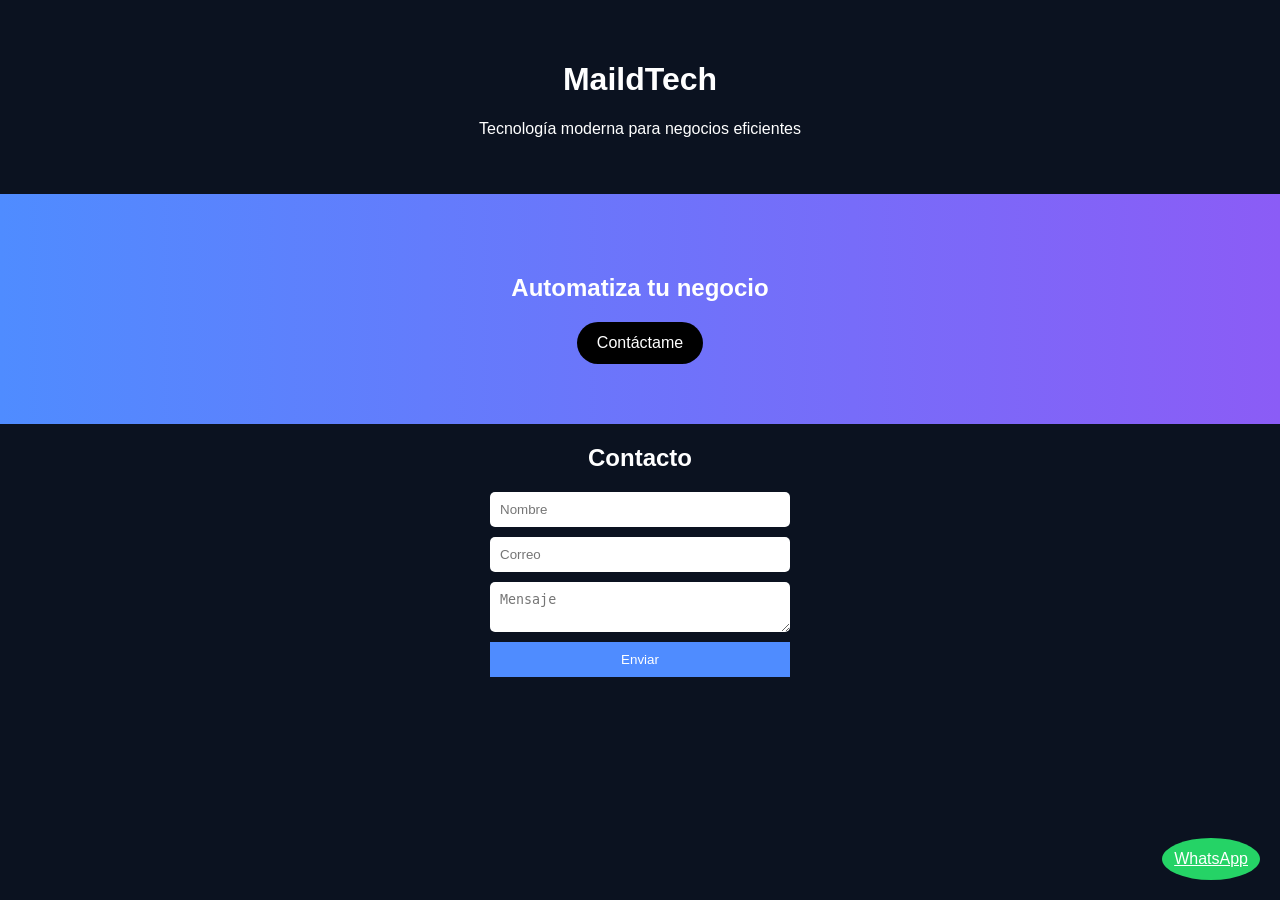
==== index.html @ 079ef8a6 "Add files via upload" ====
<!DOCTYPE html>
<html lang="es">
<head>
<meta charset="UTF-8">
<meta name="viewport" content="width=device-width, initial-scale=1.0">
<title>MaildTech</title>
<link rel="stylesheet" href="styles.css">
</head>
<body>

<header>
  <h1>MaildTech</h1>
  <p>Tecnología moderna para negocios eficientes</p>
</header>

<section class="hero">
  <h2>Automatiza tu negocio</h2>
  <a href="#contacto" class="btn">Contáctame</a>
</section>

<section id="contacto">
  <h2>Contacto</h2>
  <form>
    <input type="text" placeholder="Nombre" required>
    <input type="email" placeholder="Correo" required>
    <textarea placeholder="Mensaje"></textarea>
    <button type="submit">Enviar</button>
  </form>
</section>

<a class="whatsapp" href="https://wa.me/56999981328" target="_blank">WhatsApp</a>

<script src="script.js"></script>
</body>
</html>
---- styles.css ----
body{margin:0;font-family:Arial;background:#0b1220;color:#fff;text-align:center}
header{padding:40px}
.hero{padding:60px;background:linear-gradient(90deg,#4f8cff,#8b5cf6)}
.btn{display:inline-block;padding:12px 20px;background:#000;border-radius:30px;color:#fff;text-decoration:none}
form{display:flex;flex-direction:column;gap:10px;max-width:300px;margin:auto}
input,textarea{padding:10px;border:none;border-radius:5px}
button{padding:10px;background:#4f8cff;color:#fff;border:none}
.whatsapp{position:fixed;bottom:20px;right:20px;background:#25D366;color:#fff;padding:12px;border-radius:50%}
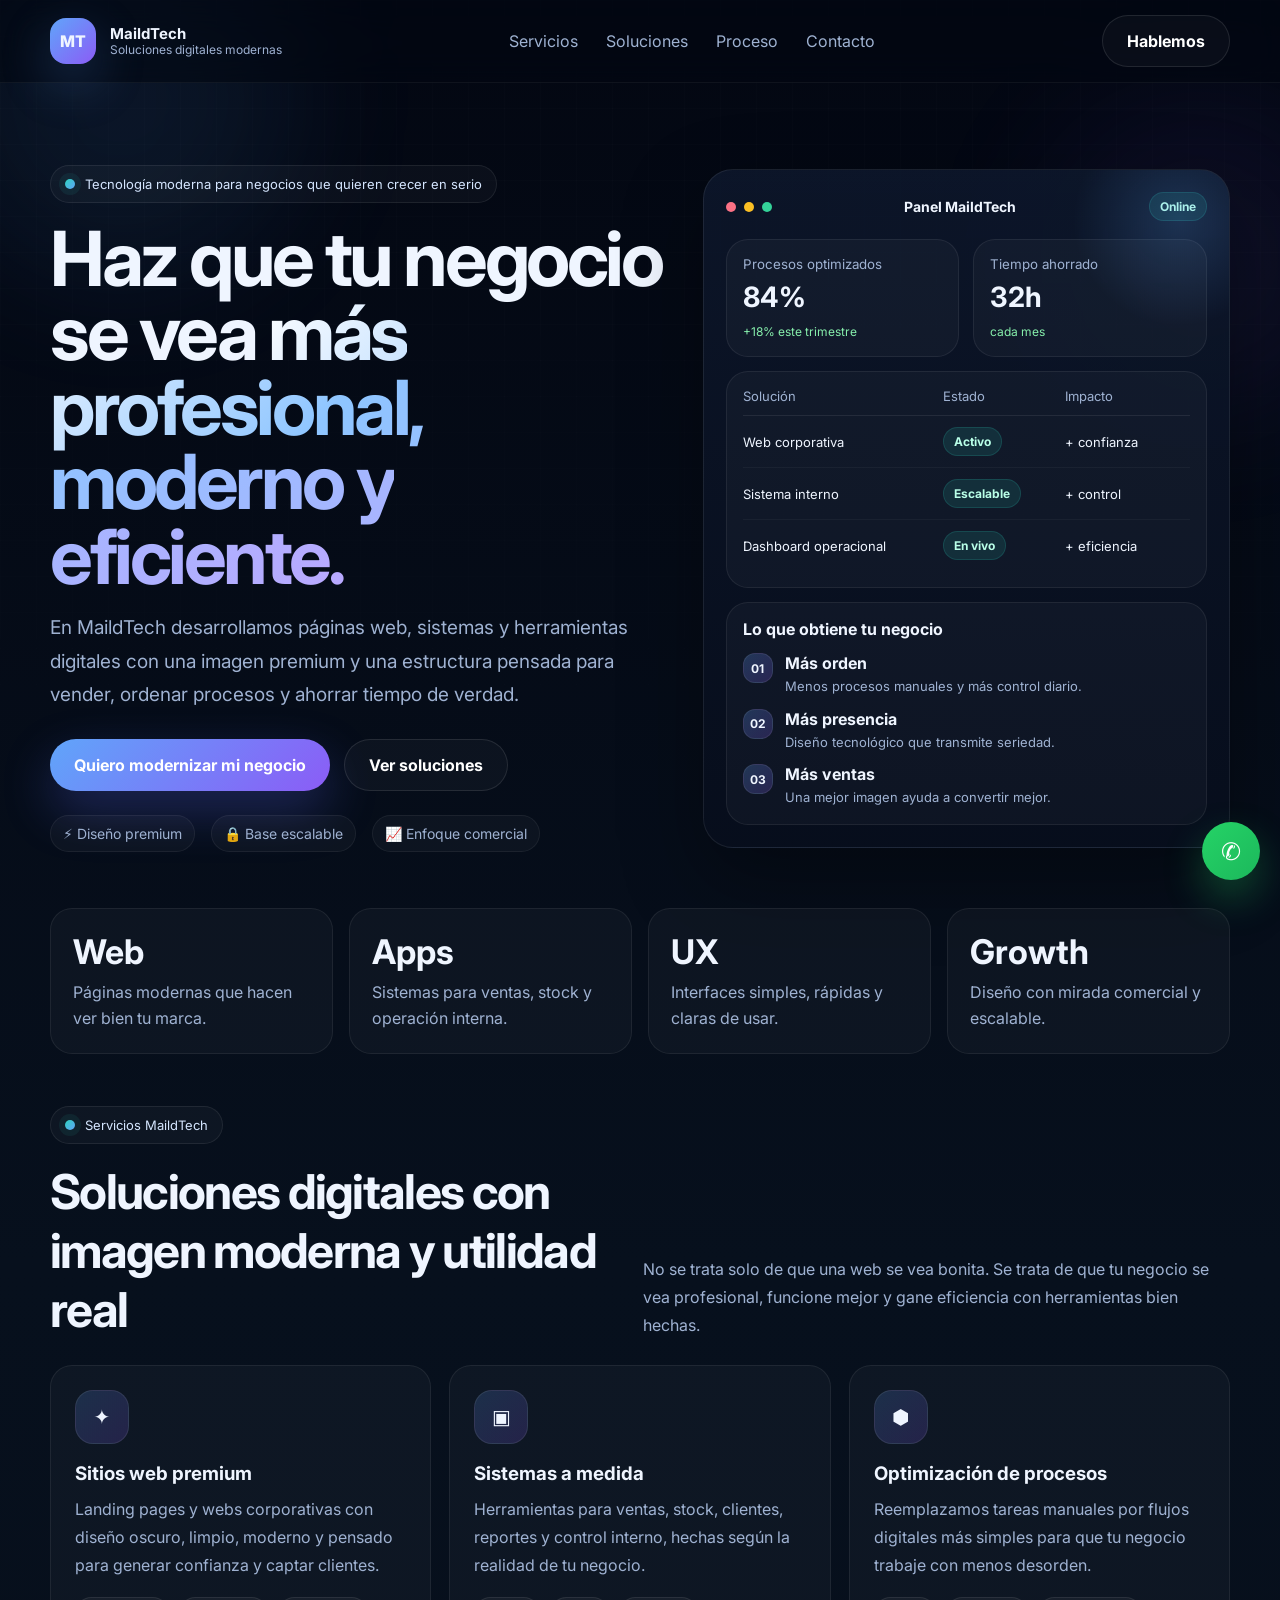
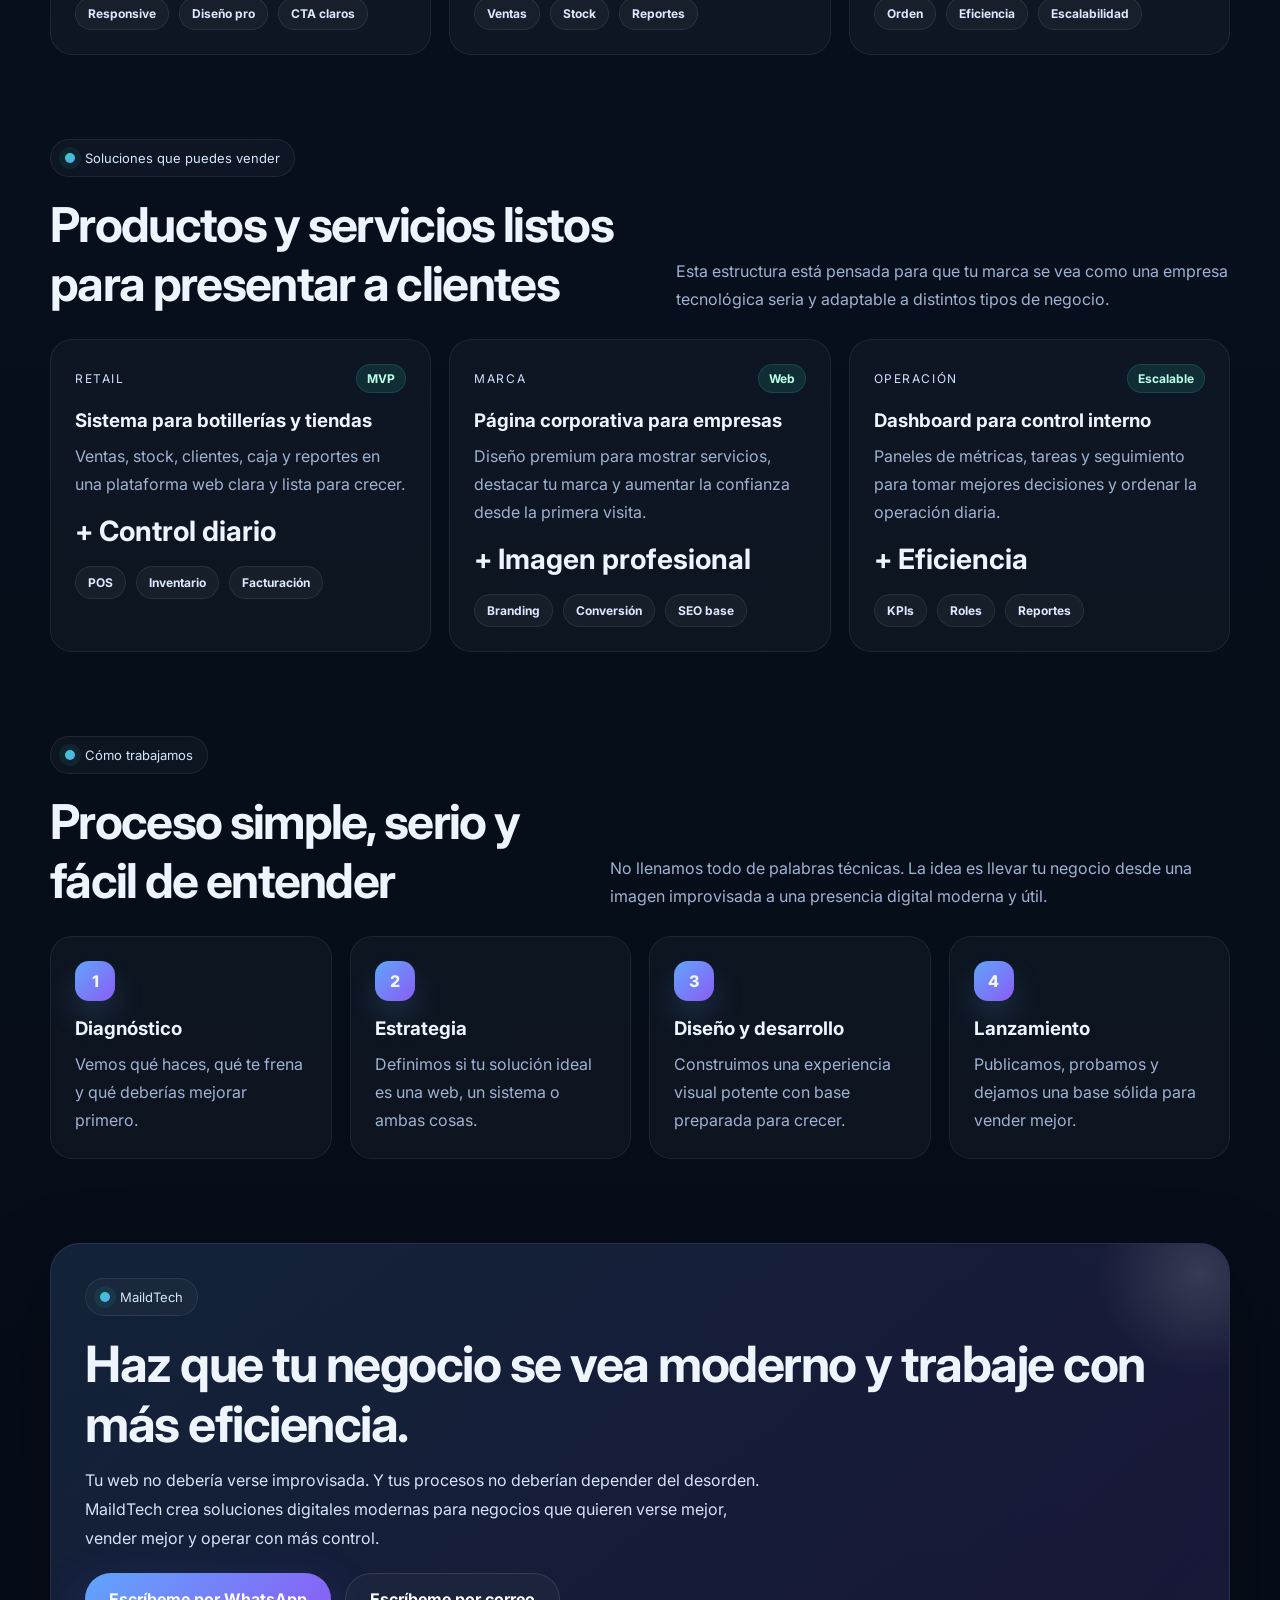
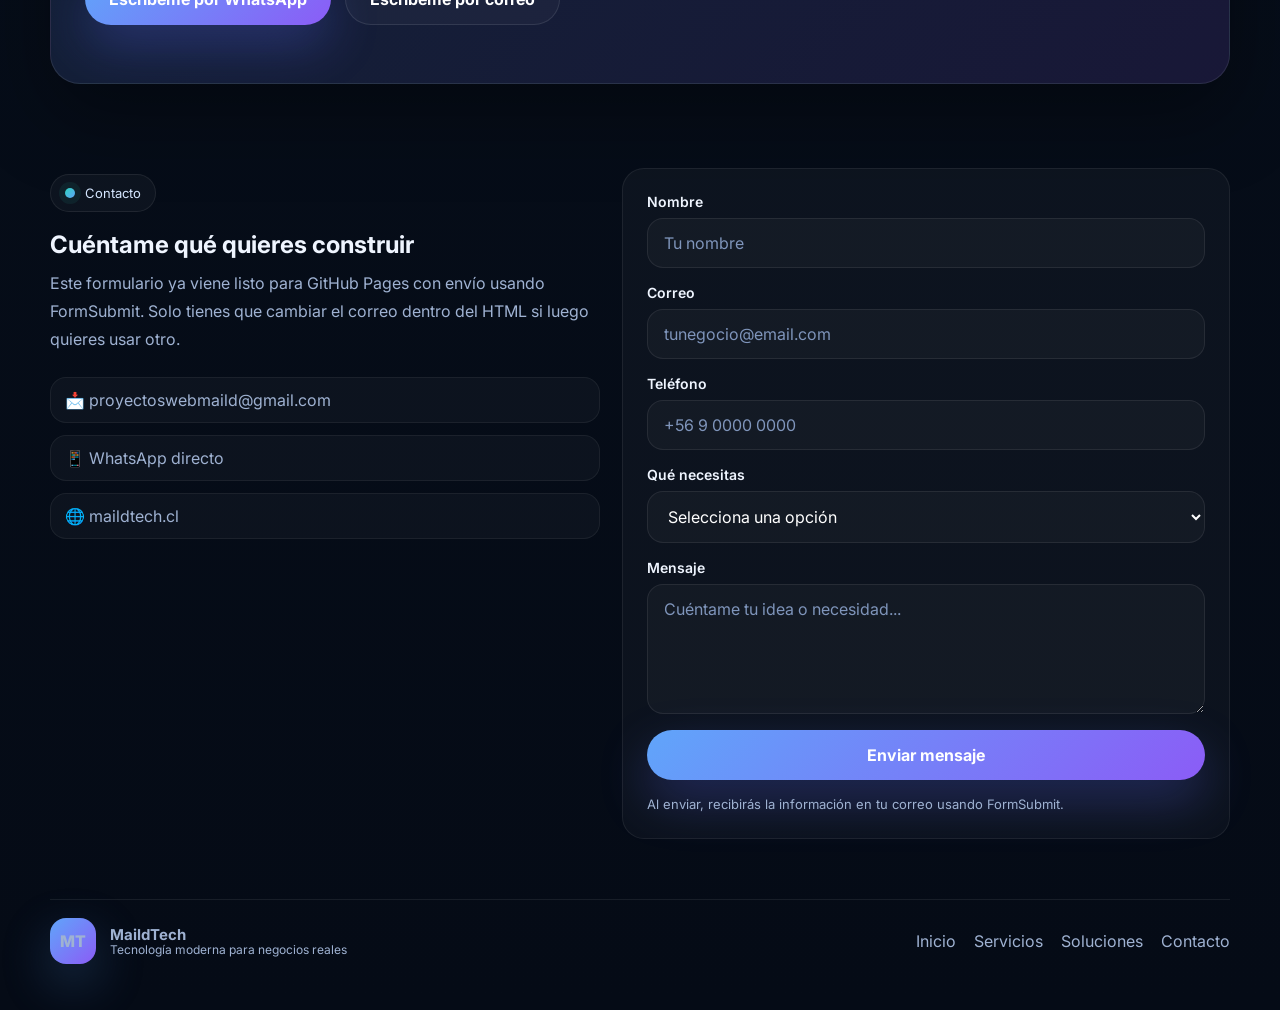
==== commit c9764ab1: "Add files via upload" ====
--- a/index.html
+++ b/index.html
@@ -1,35 +1,423 @@
 <!DOCTYPE html>
 <html lang="es">
 <head>
-<meta charset="UTF-8">
-<meta name="viewport" content="width=device-width, initial-scale=1.0">
-<title>MaildTech</title>
-<link rel="stylesheet" href="styles.css">
+  <meta charset="UTF-8" />
+  <meta name="viewport" content="width=device-width, initial-scale=1.0" />
+  <title>MaildTech | Tecnología moderna para negocios más eficientes</title>
+  <meta name="description" content="MaildTech crea páginas web, sistemas y soluciones digitales modernas para ayudar a negocios a vender mejor, ordenar procesos y ganar eficiencia." />
+  <meta property="og:title" content="MaildTech" />
+  <meta property="og:description" content="Tecnología moderna para negocios que quieren verse mejor y trabajar con más eficiencia." />
+  <meta property="og:type" content="website" />
+  <link rel="preconnect" href="https://fonts.googleapis.com">
+  <link rel="preconnect" href="https://fonts.gstatic.com" crossorigin>
+  <link href="https://fonts.googleapis.com/css2?family=Inter:wght@400;500;600;700;800;900&display=swap" rel="stylesheet">
+  <link rel="stylesheet" href="styles.css" />
 </head>
 <body>
-
-<header>
-  <h1>MaildTech</h1>
-  <p>Tecnología moderna para negocios eficientes</p>
-</header>
-
-<section class="hero">
-  <h2>Automatiza tu negocio</h2>
-  <a href="#contacto" class="btn">Contáctame</a>
-</section>
-
-<section id="contacto">
-  <h2>Contacto</h2>
-  <form>
-    <input type="text" placeholder="Nombre" required>
-    <input type="email" placeholder="Correo" required>
-    <textarea placeholder="Mensaje"></textarea>
-    <button type="submit">Enviar</button>
-  </form>
-</section>
-
-<a class="whatsapp" href="https://wa.me/56999981328" target="_blank">WhatsApp</a>
-
-<script src="script.js"></script>
+  <div class="bg-orb orb-1"></div>
+  <div class="bg-orb orb-2"></div>
+  <div class="bg-grid"></div>
+
+  <header class="topbar">
+    <div class="container nav">
+      <a href="#inicio" class="brand">
+        <span class="brand-mark">MT</span>
+        <span class="brand-copy">
+          <strong>MaildTech</strong>
+          <small>Soluciones digitales modernas</small>
+        </span>
+      </a>
+
+      <button class="menu-toggle" aria-label="Abrir menu">☰</button>
+
+      <nav class="nav-links">
+        <a href="#servicios">Servicios</a>
+        <a href="#soluciones">Soluciones</a>
+        <a href="#proceso">Proceso</a>
+        <a href="#contacto">Contacto</a>
+      </nav>
+
+      <a class="btn btn-secondary nav-cta" href="#contacto">Hablemos</a>
+    </div>
+  </header>
+
+  <main>
+    <section class="hero" id="inicio">
+      <div class="container hero-grid">
+        <div class="hero-copy reveal">
+          <div class="pill">
+            <span class="pill-dot"></span>
+            Tecnología moderna para negocios que quieren crecer en serio
+          </div>
+
+          <h1>
+            Haz que tu negocio se vea
+            <span class="gradient-text">más profesional, moderno y eficiente.</span>
+          </h1>
+
+          <p class="lead">
+            En MaildTech desarrollamos páginas web, sistemas y herramientas digitales con una imagen premium y una estructura pensada para vender, ordenar procesos y ahorrar tiempo de verdad.
+          </p>
+
+          <div class="hero-actions">
+            <a class="btn" href="#contacto">Quiero modernizar mi negocio</a>
+            <a class="btn btn-secondary" href="#soluciones">Ver soluciones</a>
+          </div>
+
+          <div class="hero-points">
+            <span>⚡ Diseño premium</span>
+            <span>🔒 Base escalable</span>
+            <span>📈 Enfoque comercial</span>
+          </div>
+        </div>
+
+        <div class="hero-visual reveal">
+          <div class="dashboard-card floating">
+            <div class="window-top">
+              <div class="window-dots">
+                <span></span><span></span><span></span>
+              </div>
+              <div class="window-title">Panel MaildTech</div>
+              <div class="status-pill">Online</div>
+            </div>
+
+            <div class="stats-grid">
+              <div class="mini-stat">
+                <small>Procesos optimizados</small>
+                <strong>84%</strong>
+                <span>+18% este trimestre</span>
+              </div>
+              <div class="mini-stat">
+                <small>Tiempo ahorrado</small>
+                <strong>32h</strong>
+                <span>cada mes</span>
+              </div>
+            </div>
+
+            <div class="feature-table">
+              <div class="feature-row head">
+                <span>Solución</span>
+                <span>Estado</span>
+                <span>Impacto</span>
+              </div>
+              <div class="feature-row">
+                <span>Web corporativa</span>
+                <span><b class="tag">Activo</b></span>
+                <span>+ confianza</span>
+              </div>
+              <div class="feature-row">
+                <span>Sistema interno</span>
+                <span><b class="tag">Escalable</b></span>
+                <span>+ control</span>
+              </div>
+              <div class="feature-row">
+                <span>Dashboard operacional</span>
+                <span><b class="tag">En vivo</b></span>
+                <span>+ eficiencia</span>
+              </div>
+            </div>
+
+            <div class="timeline-box">
+              <h3>Lo que obtiene tu negocio</h3>
+              <div class="timeline-item">
+                <span class="timeline-icon">01</span>
+                <div>
+                  <strong>Más orden</strong>
+                  <p>Menos procesos manuales y más control diario.</p>
+                </div>
+              </div>
+              <div class="timeline-item">
+                <span class="timeline-icon">02</span>
+                <div>
+                  <strong>Más presencia</strong>
+                  <p>Diseño tecnológico que transmite seriedad.</p>
+                </div>
+              </div>
+              <div class="timeline-item">
+                <span class="timeline-icon">03</span>
+                <div>
+                  <strong>Más ventas</strong>
+                  <p>Una mejor imagen ayuda a convertir mejor.</p>
+                </div>
+              </div>
+            </div>
+          </div>
+        </div>
+      </div>
+    </section>
+
+    <section class="stats-strip">
+      <div class="container stats-list reveal">
+        <article class="stat-card">
+          <strong>Web</strong>
+          <p>Páginas modernas que hacen ver bien tu marca.</p>
+        </article>
+        <article class="stat-card">
+          <strong>Apps</strong>
+          <p>Sistemas para ventas, stock y operación interna.</p>
+        </article>
+        <article class="stat-card">
+          <strong>UX</strong>
+          <p>Interfaces simples, rápidas y claras de usar.</p>
+        </article>
+        <article class="stat-card">
+          <strong>Growth</strong>
+          <p>Diseño con mirada comercial y escalable.</p>
+        </article>
+      </div>
+    </section>
+
+    <section class="section" id="servicios">
+      <div class="container">
+        <div class="section-head reveal">
+          <div>
+            <div class="pill">
+              <span class="pill-dot"></span>
+              Servicios MaildTech
+            </div>
+            <h2>Soluciones digitales con imagen moderna y utilidad real</h2>
+          </div>
+          <p>No se trata solo de que una web se vea bonita. Se trata de que tu negocio se vea profesional, funcione mejor y gane eficiencia con herramientas bien hechas.</p>
+        </div>
+
+        <div class="cards-grid three">
+          <article class="glass-card reveal">
+            <div class="icon-box">✦</div>
+            <h3>Sitios web premium</h3>
+            <p>Landing pages y webs corporativas con diseño oscuro, limpio, moderno y pensado para generar confianza y captar clientes.</p>
+            <div class="chips">
+              <span>Responsive</span>
+              <span>Diseño pro</span>
+              <span>CTA claros</span>
+            </div>
+          </article>
+
+          <article class="glass-card reveal">
+            <div class="icon-box">▣</div>
+            <h3>Sistemas a medida</h3>
+            <p>Herramientas para ventas, stock, clientes, reportes y control interno, hechas según la realidad de tu negocio.</p>
+            <div class="chips">
+              <span>Ventas</span>
+              <span>Stock</span>
+              <span>Reportes</span>
+            </div>
+          </article>
+
+          <article class="glass-card reveal">
+            <div class="icon-box">⬢</div>
+            <h3>Optimización de procesos</h3>
+            <p>Reemplazamos tareas manuales por flujos digitales más simples para que tu negocio trabaje con menos desorden.</p>
+            <div class="chips">
+              <span>Orden</span>
+              <span>Eficiencia</span>
+              <span>Escalabilidad</span>
+            </div>
+          </article>
+        </div>
+      </div>
+    </section>
+
+    <section class="section" id="soluciones">
+      <div class="container">
+        <div class="section-head reveal">
+          <div>
+            <div class="pill">
+              <span class="pill-dot"></span>
+              Soluciones que puedes vender
+            </div>
+            <h2>Productos y servicios listos para presentar a clientes</h2>
+          </div>
+          <p>Esta estructura está pensada para que tu marca se vea como una empresa tecnológica seria y adaptable a distintos tipos de negocio.</p>
+        </div>
+
+        <div class="cards-grid three">
+          <article class="solution-card reveal">
+            <div class="solution-top">
+              <span class="kicker">Retail</span>
+              <span class="tag">MVP</span>
+            </div>
+            <h3>Sistema para botillerías y tiendas</h3>
+            <p>Ventas, stock, clientes, caja y reportes en una plataforma web clara y lista para crecer.</p>
+            <strong class="metric">+ Control diario</strong>
+            <div class="chips">
+              <span>POS</span>
+              <span>Inventario</span>
+              <span>Facturación</span>
+            </div>
+          </article>
+
+          <article class="solution-card reveal">
+            <div class="solution-top">
+              <span class="kicker">Marca</span>
+              <span class="tag">Web</span>
+            </div>
+            <h3>Página corporativa para empresas</h3>
+            <p>Diseño premium para mostrar servicios, destacar tu marca y aumentar la confianza desde la primera visita.</p>
+            <strong class="metric">+ Imagen profesional</strong>
+            <div class="chips">
+              <span>Branding</span>
+              <span>Conversión</span>
+              <span>SEO base</span>
+            </div>
+          </article>
+
+          <article class="solution-card reveal">
+            <div class="solution-top">
+              <span class="kicker">Operación</span>
+              <span class="tag">Escalable</span>
+            </div>
+            <h3>Dashboard para control interno</h3>
+            <p>Paneles de métricas, tareas y seguimiento para tomar mejores decisiones y ordenar la operación diaria.</p>
+            <strong class="metric">+ Eficiencia</strong>
+            <div class="chips">
+              <span>KPIs</span>
+              <span>Roles</span>
+              <span>Reportes</span>
+            </div>
+          </article>
+        </div>
+      </div>
+    </section>
+
+    <section class="section" id="proceso">
+      <div class="container">
+        <div class="section-head reveal">
+          <div>
+            <div class="pill">
+              <span class="pill-dot"></span>
+              Cómo trabajamos
+            </div>
+            <h2>Proceso simple, serio y fácil de entender</h2>
+          </div>
+          <p>No llenamos todo de palabras técnicas. La idea es llevar tu negocio desde una imagen improvisada a una presencia digital moderna y útil.</p>
+        </div>
+
+        <div class="cards-grid four">
+          <article class="step-card reveal">
+            <span class="step-number">1</span>
+            <h3>Diagnóstico</h3>
+            <p>Vemos qué haces, qué te frena y qué deberías mejorar primero.</p>
+          </article>
+          <article class="step-card reveal">
+            <span class="step-number">2</span>
+            <h3>Estrategia</h3>
+            <p>Definimos si tu solución ideal es una web, un sistema o ambas cosas.</p>
+          </article>
+          <article class="step-card reveal">
+            <span class="step-number">3</span>
+            <h3>Diseño y desarrollo</h3>
+            <p>Construimos una experiencia visual potente con base preparada para crecer.</p>
+          </article>
+          <article class="step-card reveal">
+            <span class="step-number">4</span>
+            <h3>Lanzamiento</h3>
+            <p>Publicamos, probamos y dejamos una base sólida para vender mejor.</p>
+          </article>
+        </div>
+      </div>
+    </section>
+
+    <section class="section">
+      <div class="container">
+        <div class="cta-band reveal">
+          <div class="pill">
+            <span class="pill-dot"></span>
+            MaildTech
+          </div>
+          <h2>Haz que tu negocio se vea moderno y trabaje con más eficiencia.</h2>
+          <p>Tu web no debería verse improvisada. Y tus procesos no deberían depender del desorden. MaildTech crea soluciones digitales modernas para negocios que quieren verse mejor, vender mejor y operar con más control.</p>
+          <div class="hero-actions">
+            <a class="btn" href="https://wa.me/56999981328?text=Hola%20MaildTech,%20quiero%20cotizar%20una%20pagina%20o%20sistema" target="_blank" rel="noopener">Escríbeme por WhatsApp</a>
+            <a class="btn btn-secondary" href="mailto:proyectoswebmaild@gmail.com">Escríbeme por correo</a>
+          </div>
+        </div>
+      </div>
+    </section>
+
+    <section class="section" id="contacto">
+      <div class="container contact-grid">
+        <div class="contact-copy reveal">
+          <div class="pill">
+            <span class="pill-dot"></span>
+            Contacto
+          </div>
+          <h2>Cuéntame qué quieres construir</h2>
+          <p>Este formulario ya viene listo para GitHub Pages con envío usando FormSubmit. Solo tienes que cambiar el correo dentro del HTML si luego quieres usar otro.</p>
+
+          <div class="contact-list">
+            <a href="mailto:proyectoswebmaild@gmail.com">📩 proyectoswebmaild@gmail.com</a>
+            <a href="https://wa.me/56999981328?text=Hola%20MaildTech,%20quiero%20mas%20informacion" target="_blank" rel="noopener">📱 WhatsApp directo</a>
+            <span>🌐 maildtech.cl</span>
+          </div>
+        </div>
+
+        <div class="contact-card reveal">
+          <form id="contactForm" action="https://formsubmit.co/proyectoswebmaild@gmail.com" method="POST">
+            <input type="hidden" name="_subject" value="Nuevo contacto desde MaildTech">
+            <input type="hidden" name="_captcha" value="false">
+            <input type="hidden" name="_template" value="table">
+
+            <div class="field">
+              <label for="nombre">Nombre</label>
+              <input id="nombre" name="nombre" type="text" placeholder="Tu nombre" required>
+            </div>
+
+            <div class="field">
+              <label for="email">Correo</label>
+              <input id="email" name="email" type="email" placeholder="tunegocio@email.com" required>
+            </div>
+
+            <div class="field">
+              <label for="telefono">Teléfono</label>
+              <input id="telefono" name="telefono" type="text" placeholder="+56 9 0000 0000">
+            </div>
+
+            <div class="field">
+              <label for="servicio">Qué necesitas</label>
+              <select id="servicio" name="servicio" required>
+                <option value="">Selecciona una opción</option>
+                <option>Página web profesional</option>
+                <option>Sistema a medida</option>
+                <option>Optimización de procesos</option>
+                <option>Quiero cotizar todo</option>
+              </select>
+            </div>
+
+            <div class="field">
+              <label for="mensaje">Mensaje</label>
+              <textarea id="mensaje" name="mensaje" rows="5" placeholder="Cuéntame tu idea o necesidad..." required></textarea>
+            </div>
+
+            <button type="submit" class="btn full">Enviar mensaje</button>
+            <p class="form-note">Al enviar, recibirás la información en tu correo usando FormSubmit.</p>
+          </form>
+        </div>
+      </div>
+    </section>
+  </main>
+
+  <a class="whatsapp-float" href="https://wa.me/56999981328?text=Hola%20MaildTech,%20quiero%20cotizar" target="_blank" rel="noopener" aria-label="WhatsApp">✆</a>
+
+  <footer class="footer">
+    <div class="container footer-wrap">
+      <div class="footer-brand">
+        <div class="brand">
+          <span class="brand-mark">MT</span>
+          <span class="brand-copy">
+            <strong>MaildTech</strong>
+            <small>Tecnología moderna para negocios reales</small>
+          </span>
+        </div>
+      </div>
+      <div class="footer-links">
+        <a href="#inicio">Inicio</a>
+        <a href="#servicios">Servicios</a>
+        <a href="#soluciones">Soluciones</a>
+        <a href="#contacto">Contacto</a>
+      </div>
+    </div>
+  </footer>
+
+  <script src="script.js"></script>
 </body>
 </html>
--- a/styles.css
+++ b/styles.css
@@ -1,8 +1,350 @@
-body{margin:0;font-family:Arial;background:#0b1220;color:#fff;text-align:center}
-header{padding:40px}
-.hero{padding:60px;background:linear-gradient(90deg,#4f8cff,#8b5cf6)}
-.btn{display:inline-block;padding:12px 20px;background:#000;border-radius:30px;color:#fff;text-decoration:none}
-form{display:flex;flex-direction:column;gap:10px;max-width:300px;margin:auto}
-input,textarea{padding:10px;border:none;border-radius:5px}
-button{padding:10px;background:#4f8cff;color:#fff;border:none}
-.whatsapp{position:fixed;bottom:20px;right:20px;background:#25D366;color:#fff;padding:12px;border-radius:50%}
+:root{
+  --bg:#050b16;
+  --bg-2:#091427;
+  --panel:rgba(10,18,33,.78);
+  --panel-2:rgba(14,22,42,.95);
+  --text:#eff5ff;
+  --muted:#9fb2d2;
+  --line:rgba(255,255,255,.08);
+  --primary:#60a5fa;
+  --primary-2:#8b5cf6;
+  --accent:#2dd4bf;
+  --success:#86efac;
+  --radius:26px;
+  --radius-sm:18px;
+  --shadow:0 30px 80px rgba(0,0,0,.35);
+  --max:1180px;
+}
+
+*{box-sizing:border-box}
+html{scroll-behavior:smooth}
+body{
+  margin:0;
+  color:var(--text);
+  background:
+    radial-gradient(circle at 12% 18%, rgba(96,165,250,.16), transparent 0 26%),
+    radial-gradient(circle at 86% 12%, rgba(139,92,246,.12), transparent 0 24%),
+    linear-gradient(180deg, #030712 0%, #07101d 30%, #050b16 100%);
+  font-family:"Inter",system-ui,-apple-system,BlinkMacSystemFont,"Segoe UI",sans-serif;
+  overflow-x:hidden;
+}
+
+a{color:inherit;text-decoration:none}
+button,input,textarea,select{font:inherit}
+.container{width:min(calc(100% - 32px), var(--max));margin:0 auto;position:relative;z-index:2}
+
+.bg-grid{
+  position:fixed; inset:0;
+  background-image:linear-gradient(rgba(255,255,255,.03) 1px, transparent 1px), linear-gradient(90deg, rgba(255,255,255,.03) 1px, transparent 1px);
+  background-size:36px 36px;
+  mask-image:linear-gradient(to bottom, rgba(0,0,0,.45), rgba(0,0,0,.08));
+  pointer-events:none;
+  z-index:0;
+}
+.bg-orb{
+  position:fixed; border-radius:50%; filter:blur(70px); pointer-events:none; opacity:.55; z-index:0;
+}
+.orb-1{width:360px;height:360px;background:rgba(96,165,250,.16);top:-80px;left:-60px}
+.orb-2{width:320px;height:320px;background:rgba(139,92,246,.14);top:100px;right:-80px}
+
+.topbar{
+  position:sticky; top:0; z-index:50;
+  backdrop-filter:blur(18px);
+  background:rgba(3,8,18,.58);
+  border-bottom:1px solid rgba(255,255,255,.05);
+}
+.nav{
+  min-height:82px; display:flex; align-items:center; justify-content:space-between; gap:24px;
+}
+.brand{display:flex;align-items:center;gap:14px}
+.brand-mark{
+  width:46px;height:46px;border-radius:16px;display:grid;place-items:center;
+  background:linear-gradient(135deg,var(--primary),var(--primary-2));
+  box-shadow:0 18px 50px rgba(96,165,250,.25);
+  font-weight:800;
+}
+.brand-copy{display:flex;flex-direction:column;line-height:1.1}
+.brand-copy strong{font-size:15px}
+.brand-copy small{font-size:12px;color:var(--muted)}
+
+.nav-links{display:flex;align-items:center;gap:28px;color:var(--muted)}
+.nav-links a{transition:.2s ease}
+.nav-links a:hover{color:#fff}
+.menu-toggle{display:none;background:none;border:none;color:#fff;font-size:26px}
+
+.btn{
+  display:inline-flex;align-items:center;justify-content:center;
+  padding:15px 24px;border-radius:999px;border:none;cursor:pointer;
+  font-weight:700; transition:transform .22s ease, box-shadow .22s ease, border-color .22s ease;
+  background:linear-gradient(135deg,var(--primary),var(--primary-2)); color:#fff;
+  box-shadow:0 20px 50px rgba(93,109,255,.28);
+}
+.btn:hover{transform:translateY(-2px);box-shadow:0 16px 34px rgba(0,0,0,.28)}
+.btn-secondary{
+  background:rgba(255,255,255,.03);
+  border:1px solid rgba(255,255,255,.1);
+  box-shadow:none;
+}
+.btn.full{width:100%}
+
+.hero{padding:82px 0 36px}
+.hero-grid{
+  display:grid; grid-template-columns:1.08fr .92fr; gap:34px; align-items:center;
+}
+.pill{
+  display:inline-flex; align-items:center; gap:10px;
+  padding:10px 14px; border-radius:999px;
+  background:rgba(255,255,255,.03);
+  border:1px solid rgba(255,255,255,.08);
+  font-size:13px; color:#d5e6ff;
+  margin-bottom:18px;
+}
+.pill-dot{
+  width:10px;height:10px;border-radius:50%;
+  background:linear-gradient(135deg,var(--accent),var(--primary));
+  box-shadow:0 0 0 6px rgba(45,212,191,.08);
+}
+.hero h1{
+  margin:0 0 18px;
+  font-size:clamp(42px,6vw,76px);
+  line-height:.98;
+  letter-spacing:-.045em;
+}
+.gradient-text{
+  background:linear-gradient(135deg,#fff 0%, #8ec5ff 38%, #baa8ff 100%);
+  -webkit-background-clip:text;background-clip:text;color:transparent;
+}
+.lead{
+  margin:0 0 28px;
+  max-width:62ch;
+  color:var(--muted);
+  line-height:1.75;
+  font-size:clamp(17px,2vw,19px);
+}
+.hero-actions{display:flex;gap:14px;flex-wrap:wrap;margin-bottom:24px}
+.hero-points{display:flex;gap:16px;flex-wrap:wrap;color:var(--muted);font-size:14px}
+.hero-points span{
+  padding:9px 12px; border-radius:999px;
+  background:rgba(255,255,255,.03);
+  border:1px solid rgba(255,255,255,.06);
+}
+
+.dashboard-card{
+  border-radius:30px;
+  background:linear-gradient(180deg, rgba(13,23,43,.9), rgba(7,14,28,.96));
+  border:1px solid rgba(255,255,255,.08);
+  box-shadow:var(--shadow);
+  padding:22px;
+  position:relative;
+  overflow:hidden;
+}
+.dashboard-card::before{
+  content:"";position:absolute;right:-60px;top:-60px;width:220px;height:220px;border-radius:50%;
+  background:radial-gradient(circle, rgba(96,165,250,.2), transparent 68%);
+}
+.floating{animation:floatY 5.5s ease-in-out infinite}
+@keyframes floatY{0%,100%{transform:translateY(0)}50%{transform:translateY(-10px)}}
+
+.window-top{
+  display:flex; align-items:center; justify-content:space-between; gap:12px; margin-bottom:18px;
+}
+.window-dots{display:flex;gap:8px}
+.window-dots span{width:10px;height:10px;border-radius:50%}
+.window-dots span:nth-child(1){background:#fb7185}
+.window-dots span:nth-child(2){background:#fbbf24}
+.window-dots span:nth-child(3){background:#34d399}
+.window-title{font-size:14px;font-weight:700}
+.status-pill,.tag{
+  display:inline-flex;align-items:center;justify-content:center;
+  padding:6px 10px;border-radius:999px;
+  border:1px solid rgba(45,212,191,.16);
+  background:rgba(45,212,191,.12);
+  color:#b9ffe8;font-size:12px;font-weight:700;
+}
+
+.stats-grid{display:grid;grid-template-columns:1fr 1fr;gap:14px;margin-bottom:14px}
+.mini-stat,.timeline-box,.feature-table,.stat-card,.glass-card,.solution-card,.step-card,.contact-card{
+  background:rgba(255,255,255,.03); border:1px solid rgba(255,255,255,.07);
+  border-radius:22px;
+}
+.mini-stat{padding:16px}
+.mini-stat small{display:block;color:var(--muted);margin-bottom:8px}
+.mini-stat strong{display:block;font-size:28px;margin-bottom:6px}
+.mini-stat span{font-size:12px;color:var(--success)}
+
+.feature-table{padding:16px;margin-bottom:14px}
+.feature-row{
+  display:grid;grid-template-columns:1.2fr .7fr .8fr;gap:12px;align-items:center;
+  padding:11px 0;border-bottom:1px solid rgba(255,255,255,.04);font-size:13px;
+}
+.feature-row:last-child{border-bottom:none}
+.feature-row.head{padding-top:0;color:var(--muted);border-bottom:1px solid rgba(255,255,255,.08)}
+
+.timeline-box{padding:16px}
+.timeline-box h3{margin:0 0 14px;font-size:16px}
+.timeline-item{
+  display:grid;grid-template-columns:30px 1fr;gap:12px;
+  align-items:flex-start;margin-bottom:12px;
+}
+.timeline-item:last-child{margin-bottom:0}
+.timeline-icon{
+  width:30px;height:30px;border-radius:12px;display:grid;place-items:center;
+  background:linear-gradient(135deg, rgba(96,165,250,.24), rgba(139,92,246,.22));
+  border:1px solid rgba(255,255,255,.08); font-size:12px; font-weight:700;
+}
+.timeline-item p{margin:4px 0 0;color:var(--muted);font-size:13px;line-height:1.5}
+
+.stats-strip{padding:20px 0 10px}
+.stats-list{display:grid;grid-template-columns:repeat(4,1fr);gap:16px}
+.stat-card{padding:22px}
+.stat-card strong{display:block;font-size:34px;margin-bottom:8px}
+.stat-card p{margin:0;color:var(--muted);line-height:1.6}
+
+.section{padding:42px 0}
+.section-head{
+  display:flex;justify-content:space-between;align-items:end;gap:20px;
+  margin-bottom:26px;
+}
+.section-head h2{
+  margin:0;
+  font-size:clamp(30px,4vw,48px);
+  letter-spacing:-.035em;
+}
+.section-head p{
+  margin:0;max-width:62ch;color:var(--muted);line-height:1.75;
+}
+
+.cards-grid{display:grid;gap:18px}
+.cards-grid.three{grid-template-columns:repeat(3,1fr)}
+.cards-grid.four{grid-template-columns:repeat(4,1fr)}
+
+.glass-card,.solution-card,.step-card{
+  padding:24px; transition:transform .22s ease, border-color .22s ease, background .22s ease;
+}
+.glass-card:hover,.solution-card:hover,.step-card:hover,.contact-card:hover{
+  transform:translateY(-4px);
+  border-color:rgba(96,165,250,.32);
+  background:rgba(255,255,255,.05);
+}
+.icon-box{
+  width:54px;height:54px;border-radius:18px;display:grid;place-items:center;
+  background:linear-gradient(135deg, rgba(96,165,250,.18), rgba(139,92,246,.18));
+  border:1px solid rgba(255,255,255,.08);
+  font-size:20px;margin-bottom:18px;
+}
+.glass-card h3,.solution-card h3,.step-card h3,.contact-copy h2{margin:0 0 10px}
+.glass-card p,.solution-card p,.step-card p,.contact-copy p{
+  margin:0;color:var(--muted);line-height:1.75;
+}
+.chips{display:flex;flex-wrap:wrap;gap:10px;margin-top:18px}
+.chips span{
+  font-size:12px;font-weight:700;
+  padding:8px 12px;border-radius:999px;
+  background:rgba(255,255,255,.04);border:1px solid rgba(255,255,255,.08);color:#dce8ff;
+}
+
+.solution-top{display:flex;justify-content:space-between;align-items:center;gap:12px;margin-bottom:16px}
+.kicker{font-size:12px;letter-spacing:.13em;text-transform:uppercase;color:#cfe0ff}
+.metric{display:block;font-size:28px;margin:16px 0 6px}
+
+.step-number{
+  width:40px;height:40px;border-radius:14px;display:grid;place-items:center;
+  font-weight:800;margin-bottom:16px;
+  background:linear-gradient(135deg,var(--primary),var(--primary-2));
+  box-shadow:0 16px 30px rgba(96,165,250,.18);
+}
+
+.cta-band{
+  border-radius:30px;
+  padding:34px;
+  background:linear-gradient(135deg, rgba(96,165,250,.14), rgba(139,92,246,.14));
+  border:1px solid rgba(255,255,255,.09);
+  box-shadow:var(--shadow);
+  position:relative;overflow:hidden;
+}
+.cta-band::after{
+  content:"";position:absolute;right:-80px;top:-80px;width:220px;height:220px;border-radius:50%;
+  background:radial-gradient(circle, rgba(255,255,255,.14), transparent 65%);
+}
+.cta-band h2{margin:0 0 12px;font-size:clamp(30px,4vw,50px);letter-spacing:-.03em}
+.cta-band p{margin:0 0 20px;max-width:68ch;color:#d7e3fb;line-height:1.8}
+
+.contact-grid{
+  display:grid;grid-template-columns:.95fr 1.05fr;gap:22px;align-items:start;
+}
+.contact-copy{padding-top:6px}
+.contact-list{display:grid;gap:12px;margin-top:24px}
+.contact-list a,.contact-list span{
+  color:var(--muted);
+  padding:12px 14px;border-radius:16px;
+  background:rgba(255,255,255,.03);border:1px solid rgba(255,255,255,.06);
+}
+.contact-card{padding:24px}
+.field{display:grid;gap:8px;margin-bottom:16px}
+.field label{font-size:14px;font-weight:600}
+.field input,.field textarea,.field select{
+  width:100%;
+  background:rgba(255,255,255,.03);
+  border:1px solid rgba(255,255,255,.08);
+  color:#fff;
+  border-radius:16px;
+  padding:14px 16px;
+  outline:none;
+  transition:border-color .2s ease, box-shadow .2s ease;
+}
+.field input::placeholder,.field textarea::placeholder{color:#7f95bb}
+.field input:focus,.field textarea:focus,.field select:focus{
+  border-color:rgba(96,165,250,.48);
+  box-shadow:0 0 0 4px rgba(96,165,250,.12);
+}
+.form-note{margin:14px 0 0;color:var(--muted);font-size:13px;line-height:1.6}
+
+.whatsapp-float{
+  position:fixed; right:20px; bottom:20px; z-index:40;
+  width:58px;height:58px;border-radius:50%;
+  display:grid;place-items:center;
+  background:linear-gradient(135deg,#25d366,#1cb85c);
+  color:#fff;font-size:24px;font-weight:800;
+  box-shadow:0 18px 40px rgba(37,211,102,.3);
+  transition:transform .2s ease;
+}
+.whatsapp-float:hover{transform:translateY(-3px)}
+
+.footer{padding:18px 0 46px;color:var(--muted)}
+.footer-wrap{
+  display:flex;justify-content:space-between;gap:20px;align-items:center;
+  padding-top:18px;border-top:1px solid rgba(255,255,255,.08);
+}
+.footer-links{display:flex;gap:18px;flex-wrap:wrap}
+
+.reveal{
+  opacity:0;
+  transform:translateY(22px);
+  transition:opacity .7s ease, transform .7s ease;
+}
+.reveal.visible{
+  opacity:1;
+  transform:translateY(0);
+}
+
+@media (max-width:1100px){
+  .hero-grid,.contact-grid{grid-template-columns:1fr}
+  .cards-grid.three,.stats-list{grid-template-columns:1fr 1fr}
+  .cards-grid.four{grid-template-columns:1fr 1fr}
+  .section-head{flex-direction:column;align-items:flex-start}
+}
+@media (max-width:760px){
+  .nav{flex-wrap:wrap;padding:14px 0}
+  .menu-toggle{display:block}
+  .nav-links{
+    display:none;width:100%;flex-direction:column;align-items:flex-start;
+    gap:14px;padding:12px 0 4px;
+  }
+  .nav-links.open{display:flex}
+  .nav-cta{display:none}
+  .hero{padding-top:52px}
+  .stats-grid,.stats-list,.cards-grid.three,.cards-grid.four{grid-template-columns:1fr}
+  .feature-row{grid-template-columns:1fr .75fr .75fr}
+  .footer-wrap{flex-direction:column;align-items:flex-start}
+  .hero-actions{flex-direction:column;align-items:stretch}
+}
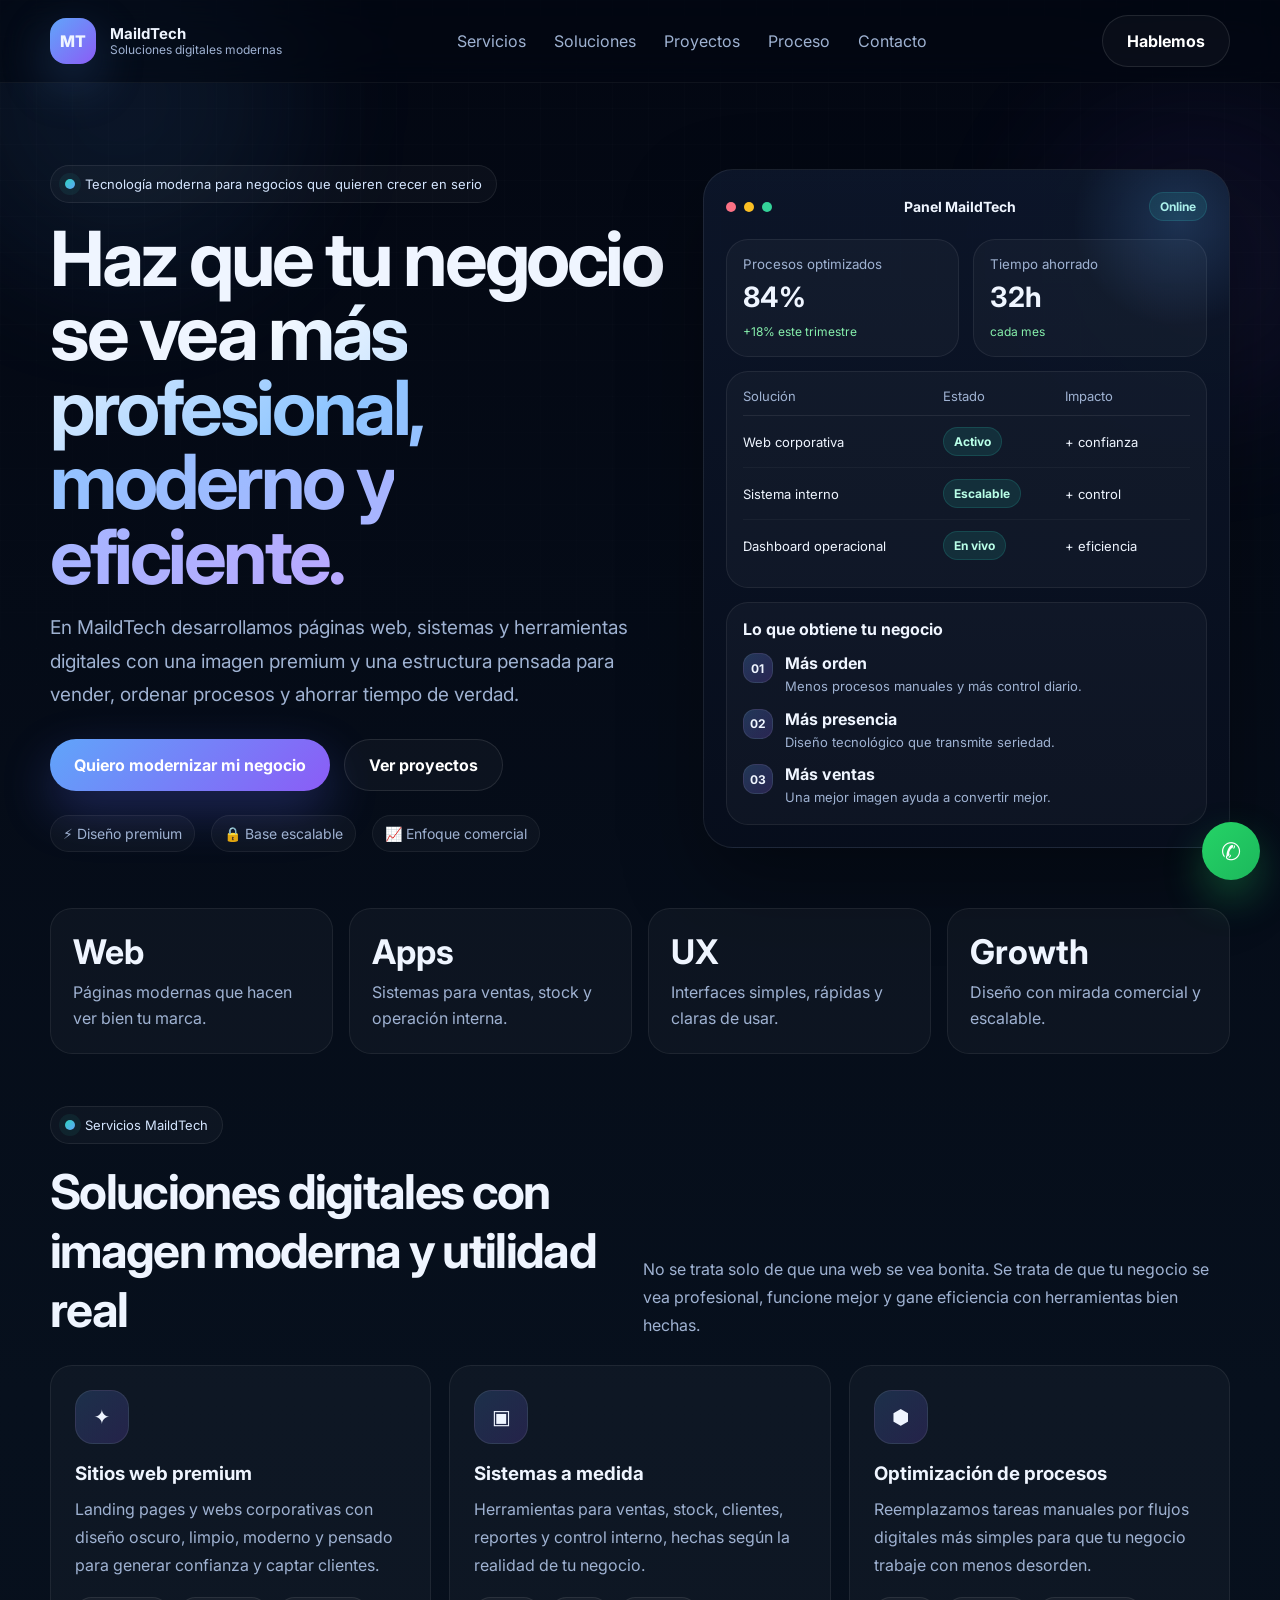
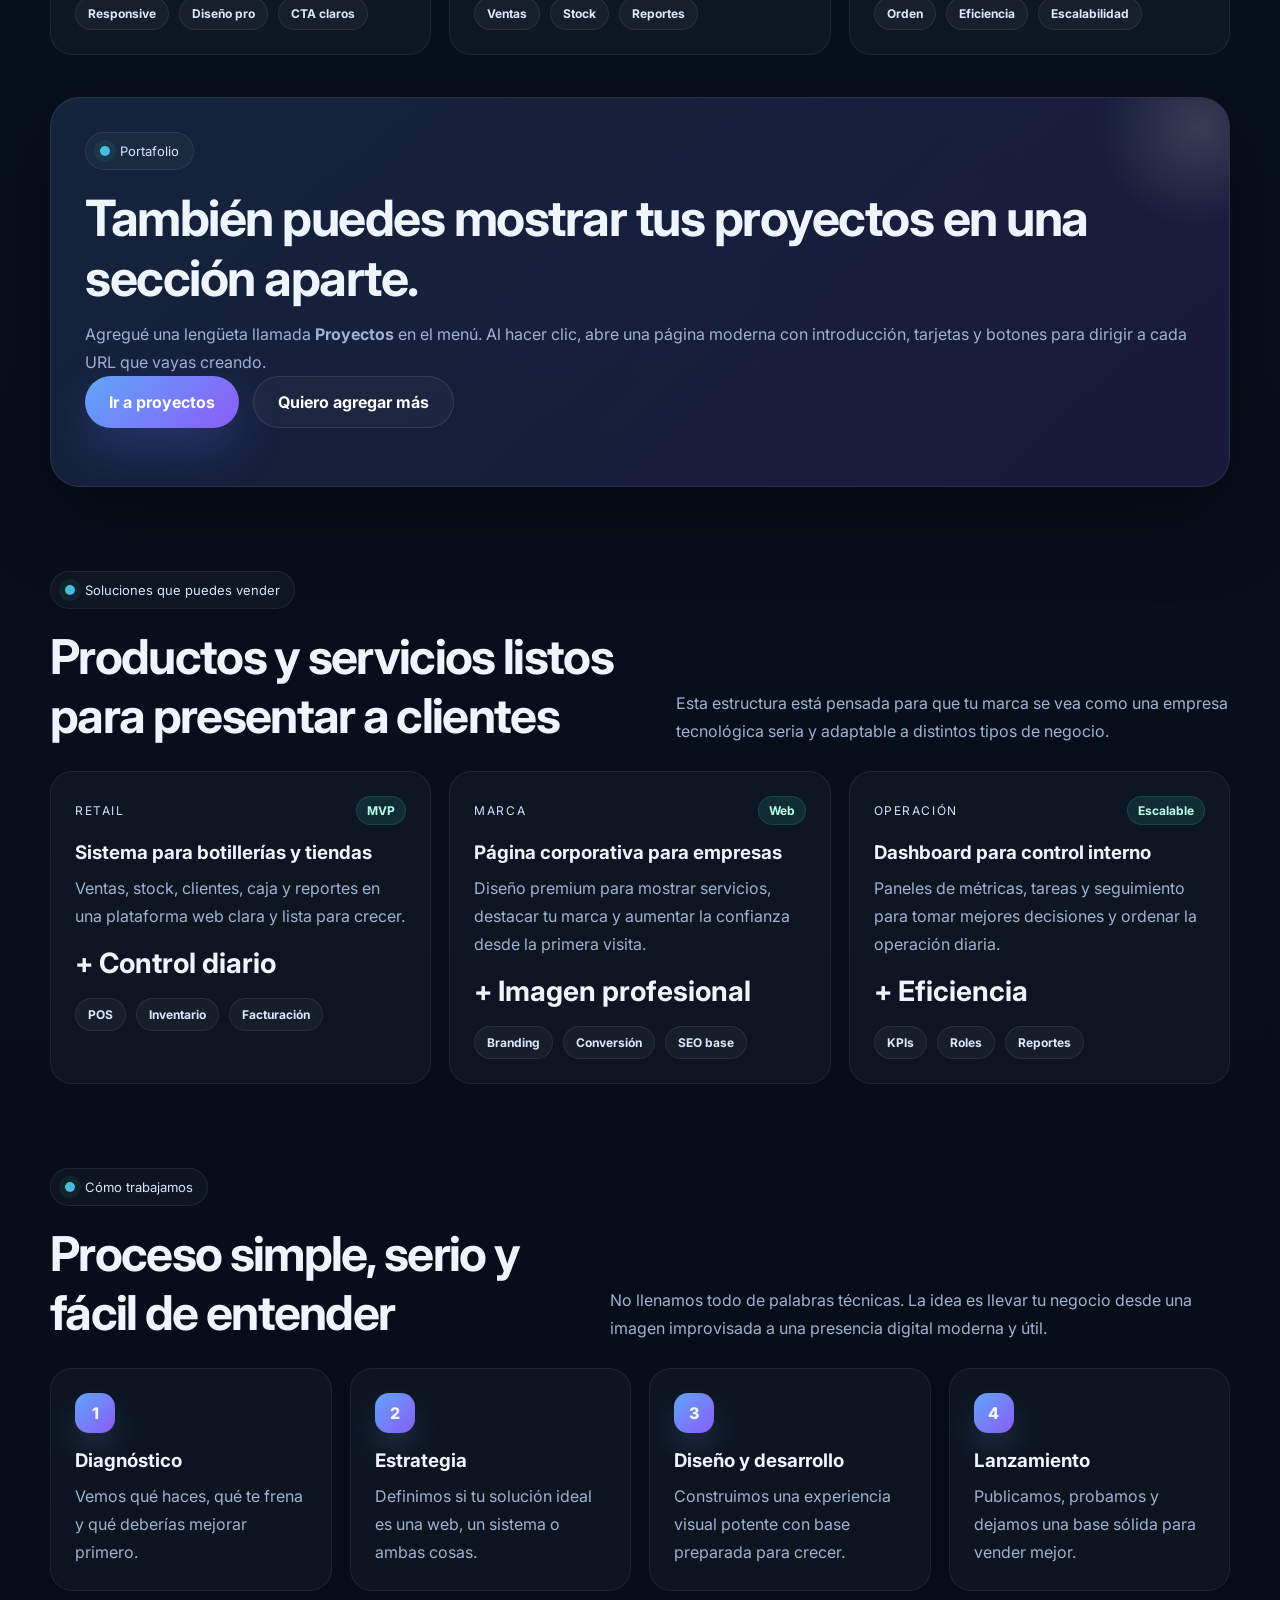
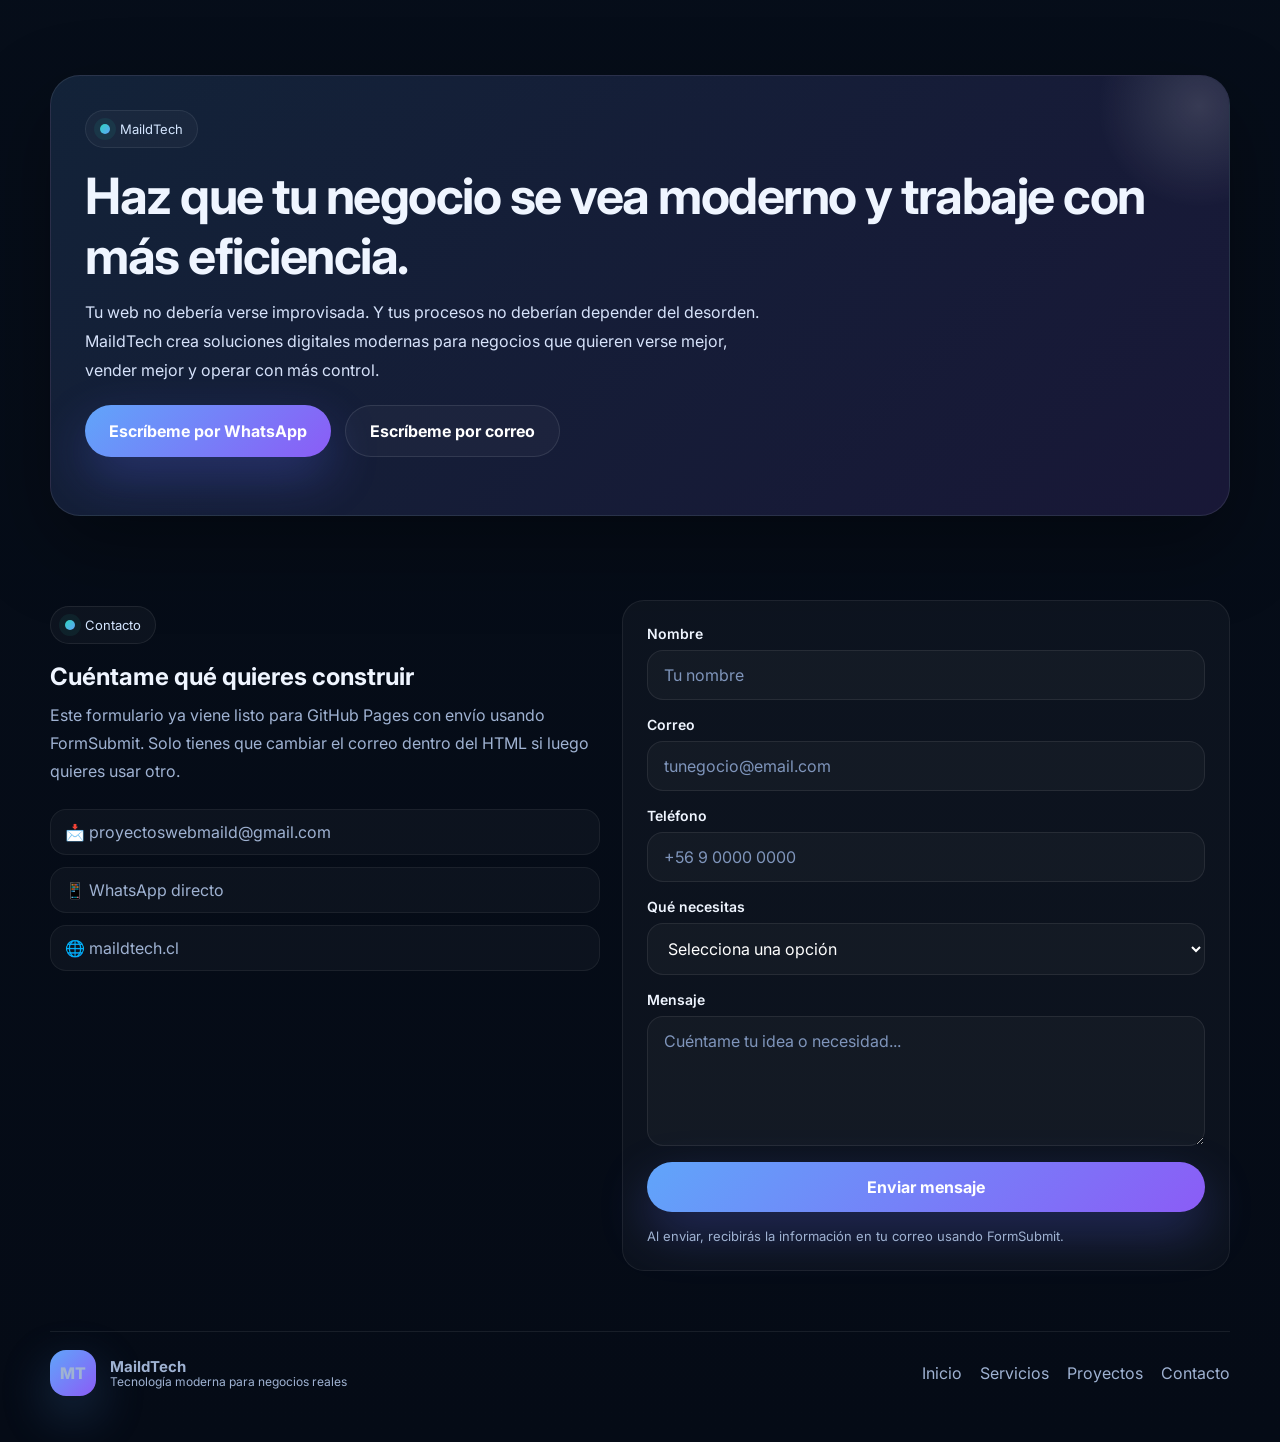
==== commit 6fa71811: "Add files via upload" ====
--- a/index.html
+++ b/index.html
@@ -33,6 +33,7 @@
       <nav class="nav-links">
         <a href="#servicios">Servicios</a>
         <a href="#soluciones">Soluciones</a>
+        <a href="proyectos.html">Proyectos</a>
         <a href="#proceso">Proceso</a>
         <a href="#contacto">Contacto</a>
       </nav>
@@ -61,7 +62,7 @@
 
           <div class="hero-actions">
             <a class="btn" href="#contacto">Quiero modernizar mi negocio</a>
-            <a class="btn btn-secondary" href="#soluciones">Ver soluciones</a>
+            <a class="btn btn-secondary" href="proyectos.html">Ver proyectos</a>
           </div>
 
           <div class="hero-points">
@@ -217,6 +218,25 @@
       </div>
     </section>
 
+    <section class="section project-preview">
+      <div class="container">
+        <div class="preview-band reveal">
+          <div>
+            <div class="pill">
+              <span class="pill-dot"></span>
+              Portafolio
+            </div>
+            <h2>También puedes mostrar tus proyectos en una sección aparte.</h2>
+            <p>Agregué una lengüeta llamada <strong>Proyectos</strong> en el menú. Al hacer clic, abre una página moderna con introducción, tarjetas y botones para dirigir a cada URL que vayas creando.</p>
+          </div>
+          <div class="hero-actions">
+            <a class="btn" href="proyectos.html">Ir a proyectos</a>
+            <a class="btn btn-secondary" href="#contacto">Quiero agregar más</a>
+          </div>
+        </div>
+      </div>
+    </section>
+
     <section class="section" id="soluciones">
       <div class="container">
         <div class="section-head reveal">
@@ -412,7 +432,7 @@
       <div class="footer-links">
         <a href="#inicio">Inicio</a>
         <a href="#servicios">Servicios</a>
-        <a href="#soluciones">Soluciones</a>
+        <a href="proyectos.html">Proyectos</a>
         <a href="#contacto">Contacto</a>
       </div>
     </div>
--- a/styles.css
+++ b/styles.css
@@ -1,3 +1,4 @@
+
 :root{
   --bg:#050b16;
   --bg-2:#091427;
@@ -15,7 +16,6 @@
   --shadow:0 30px 80px rgba(0,0,0,.35);
   --max:1180px;
 }
-
 *{box-sizing:border-box}
 html{scroll-behavior:smooth}
 body{
@@ -28,11 +28,9 @@
   font-family:"Inter",system-ui,-apple-system,BlinkMacSystemFont,"Segoe UI",sans-serif;
   overflow-x:hidden;
 }
-
 a{color:inherit;text-decoration:none}
 button,input,textarea,select{font:inherit}
 .container{width:min(calc(100% - 32px), var(--max));margin:0 auto;position:relative;z-index:2}
-
 .bg-grid{
   position:fixed; inset:0;
   background-image:linear-gradient(rgba(255,255,255,.03) 1px, transparent 1px), linear-gradient(90deg, rgba(255,255,255,.03) 1px, transparent 1px);
@@ -46,7 +44,6 @@
 }
 .orb-1{width:360px;height:360px;background:rgba(96,165,250,.16);top:-80px;left:-60px}
 .orb-2{width:320px;height:320px;background:rgba(139,92,246,.14);top:100px;right:-80px}
-
 .topbar{
   position:sticky; top:0; z-index:50;
   backdrop-filter:blur(18px);
@@ -66,12 +63,10 @@
 .brand-copy{display:flex;flex-direction:column;line-height:1.1}
 .brand-copy strong{font-size:15px}
 .brand-copy small{font-size:12px;color:var(--muted)}
-
 .nav-links{display:flex;align-items:center;gap:28px;color:var(--muted)}
 .nav-links a{transition:.2s ease}
 .nav-links a:hover{color:#fff}
 .menu-toggle{display:none;background:none;border:none;color:#fff;font-size:26px}
-
 .btn{
   display:inline-flex;align-items:center;justify-content:center;
   padding:15px 24px;border-radius:999px;border:none;cursor:pointer;
@@ -86,8 +81,8 @@
   box-shadow:none;
 }
 .btn.full{width:100%}
-
 .hero{padding:82px 0 36px}
+.projects-hero{padding-bottom:10px}
 .hero-grid{
   display:grid; grid-template-columns:1.08fr .92fr; gap:34px; align-items:center;
 }
@@ -104,7 +99,7 @@
   background:linear-gradient(135deg,var(--accent),var(--primary));
   box-shadow:0 0 0 6px rgba(45,212,191,.08);
 }
-.hero h1{
+.hero h1,.projects-intro h1{
   margin:0 0 18px;
   font-size:clamp(42px,6vw,76px);
   line-height:.98;
@@ -128,7 +123,6 @@
   background:rgba(255,255,255,.03);
   border:1px solid rgba(255,255,255,.06);
 }
-
 .dashboard-card{
   border-radius:30px;
   background:linear-gradient(180deg, rgba(13,23,43,.9), rgba(7,14,28,.96));
@@ -144,7 +138,6 @@
 }
 .floating{animation:floatY 5.5s ease-in-out infinite}
 @keyframes floatY{0%,100%{transform:translateY(0)}50%{transform:translateY(-10px)}}
-
 .window-top{
   display:flex; align-items:center; justify-content:space-between; gap:12px; margin-bottom:18px;
 }
@@ -161,9 +154,8 @@
   background:rgba(45,212,191,.12);
   color:#b9ffe8;font-size:12px;font-weight:700;
 }
-
 .stats-grid{display:grid;grid-template-columns:1fr 1fr;gap:14px;margin-bottom:14px}
-.mini-stat,.timeline-box,.feature-table,.stat-card,.glass-card,.solution-card,.step-card,.contact-card{
+.mini-stat,.timeline-box,.feature-table,.stat-card,.glass-card,.solution-card,.step-card,.contact-card,.preview-band{
   background:rgba(255,255,255,.03); border:1px solid rgba(255,255,255,.07);
   border-radius:22px;
 }
@@ -171,7 +163,6 @@
 .mini-stat small{display:block;color:var(--muted);margin-bottom:8px}
 .mini-stat strong{display:block;font-size:28px;margin-bottom:6px}
 .mini-stat span{font-size:12px;color:var(--success)}
-
 .feature-table{padding:16px;margin-bottom:14px}
 .feature-row{
   display:grid;grid-template-columns:1.2fr .7fr .8fr;gap:12px;align-items:center;
@@ -179,7 +170,6 @@
 }
 .feature-row:last-child{border-bottom:none}
 .feature-row.head{padding-top:0;color:var(--muted);border-bottom:1px solid rgba(255,255,255,.08)}
-
 .timeline-box{padding:16px}
 .timeline-box h3{margin:0 0 14px;font-size:16px}
 .timeline-item{
@@ -193,13 +183,11 @@
   border:1px solid rgba(255,255,255,.08); font-size:12px; font-weight:700;
 }
 .timeline-item p{margin:4px 0 0;color:var(--muted);font-size:13px;line-height:1.5}
-
 .stats-strip{padding:20px 0 10px}
 .stats-list{display:grid;grid-template-columns:repeat(4,1fr);gap:16px}
 .stat-card{padding:22px}
 .stat-card strong{display:block;font-size:34px;margin-bottom:8px}
 .stat-card p{margin:0;color:var(--muted);line-height:1.6}
-
 .section{padding:42px 0}
 .section-head{
   display:flex;justify-content:space-between;align-items:end;gap:20px;
@@ -213,15 +201,13 @@
 .section-head p{
   margin:0;max-width:62ch;color:var(--muted);line-height:1.75;
 }
-
 .cards-grid{display:grid;gap:18px}
 .cards-grid.three{grid-template-columns:repeat(3,1fr)}
 .cards-grid.four{grid-template-columns:repeat(4,1fr)}
-
 .glass-card,.solution-card,.step-card{
   padding:24px; transition:transform .22s ease, border-color .22s ease, background .22s ease;
 }
-.glass-card:hover,.solution-card:hover,.step-card:hover,.contact-card:hover{
+.glass-card:hover,.solution-card:hover,.step-card:hover,.contact-card:hover,.preview-band:hover{
   transform:translateY(-4px);
   border-color:rgba(96,165,250,.32);
   background:rgba(255,255,255,.05);
@@ -232,8 +218,10 @@
   border:1px solid rgba(255,255,255,.08);
   font-size:20px;margin-bottom:18px;
 }
-.glass-card h3,.solution-card h3,.step-card h3,.contact-copy h2{margin:0 0 10px}
-.glass-card p,.solution-card p,.step-card p,.contact-copy p{
+.glass-card h3,.solution-card h3,.step-card h3,.contact-copy h2,.preview-band h2{
+  margin:0 0 10px
+}
+.glass-card p,.solution-card p,.step-card p,.contact-copy p,.preview-band p{
   margin:0;color:var(--muted);line-height:1.75;
 }
 .chips{display:flex;flex-wrap:wrap;gap:10px;margin-top:18px}
@@ -242,19 +230,16 @@
   padding:8px 12px;border-radius:999px;
   background:rgba(255,255,255,.04);border:1px solid rgba(255,255,255,.08);color:#dce8ff;
 }
-
 .solution-top{display:flex;justify-content:space-between;align-items:center;gap:12px;margin-bottom:16px}
 .kicker{font-size:12px;letter-spacing:.13em;text-transform:uppercase;color:#cfe0ff}
 .metric{display:block;font-size:28px;margin:16px 0 6px}
-
 .step-number{
   width:40px;height:40px;border-radius:14px;display:grid;place-items:center;
   font-weight:800;margin-bottom:16px;
   background:linear-gradient(135deg,var(--primary),var(--primary-2));
   box-shadow:0 16px 30px rgba(96,165,250,.18);
 }
-
-.cta-band{
+.cta-band,.preview-band{
   border-radius:30px;
   padding:34px;
   background:linear-gradient(135deg, rgba(96,165,250,.14), rgba(139,92,246,.14));
@@ -262,13 +247,13 @@
   box-shadow:var(--shadow);
   position:relative;overflow:hidden;
 }
-.cta-band::after{
+.cta-band::after,.preview-band::after{
   content:"";position:absolute;right:-80px;top:-80px;width:220px;height:220px;border-radius:50%;
   background:radial-gradient(circle, rgba(255,255,255,.14), transparent 65%);
 }
-.cta-band h2{margin:0 0 12px;font-size:clamp(30px,4vw,50px);letter-spacing:-.03em}
+.cta-band h2,.preview-band h2{margin:0 0 12px;font-size:clamp(30px,4vw,50px);letter-spacing:-.03em}
 .cta-band p{margin:0 0 20px;max-width:68ch;color:#d7e3fb;line-height:1.8}
-
+.project-preview{padding-top:0}
 .contact-grid{
   display:grid;grid-template-columns:.95fr 1.05fr;gap:22px;align-items:start;
 }
@@ -298,7 +283,8 @@
   box-shadow:0 0 0 4px rgba(96,165,250,.12);
 }
 .form-note{margin:14px 0 0;color:var(--muted);font-size:13px;line-height:1.6}
-
+.projects-intro{text-align:center;max-width:900px;margin:0 auto}
+.project-showcase .project-buttons{display:flex;gap:12px;flex-wrap:wrap;margin-top:20px}
 .whatsapp-float{
   position:fixed; right:20px; bottom:20px; z-index:40;
   width:58px;height:58px;border-radius:50%;
@@ -309,14 +295,12 @@
   transition:transform .2s ease;
 }
 .whatsapp-float:hover{transform:translateY(-3px)}
-
 .footer{padding:18px 0 46px;color:var(--muted)}
 .footer-wrap{
   display:flex;justify-content:space-between;gap:20px;align-items:center;
   padding-top:18px;border-top:1px solid rgba(255,255,255,.08);
 }
 .footer-links{display:flex;gap:18px;flex-wrap:wrap}
-
 .reveal{
   opacity:0;
   transform:translateY(22px);
@@ -326,7 +310,6 @@
   opacity:1;
   transform:translateY(0);
 }
-
 @media (max-width:1100px){
   .hero-grid,.contact-grid{grid-template-columns:1fr}
   .cards-grid.three,.stats-list{grid-template-columns:1fr 1fr}
@@ -346,5 +329,5 @@
   .stats-grid,.stats-list,.cards-grid.three,.cards-grid.four{grid-template-columns:1fr}
   .feature-row{grid-template-columns:1fr .75fr .75fr}
   .footer-wrap{flex-direction:column;align-items:flex-start}
-  .hero-actions{flex-direction:column;align-items:stretch}
-}
+  .hero-actions,.project-showcase .project-buttons{flex-direction:column;align-items:stretch}
+}
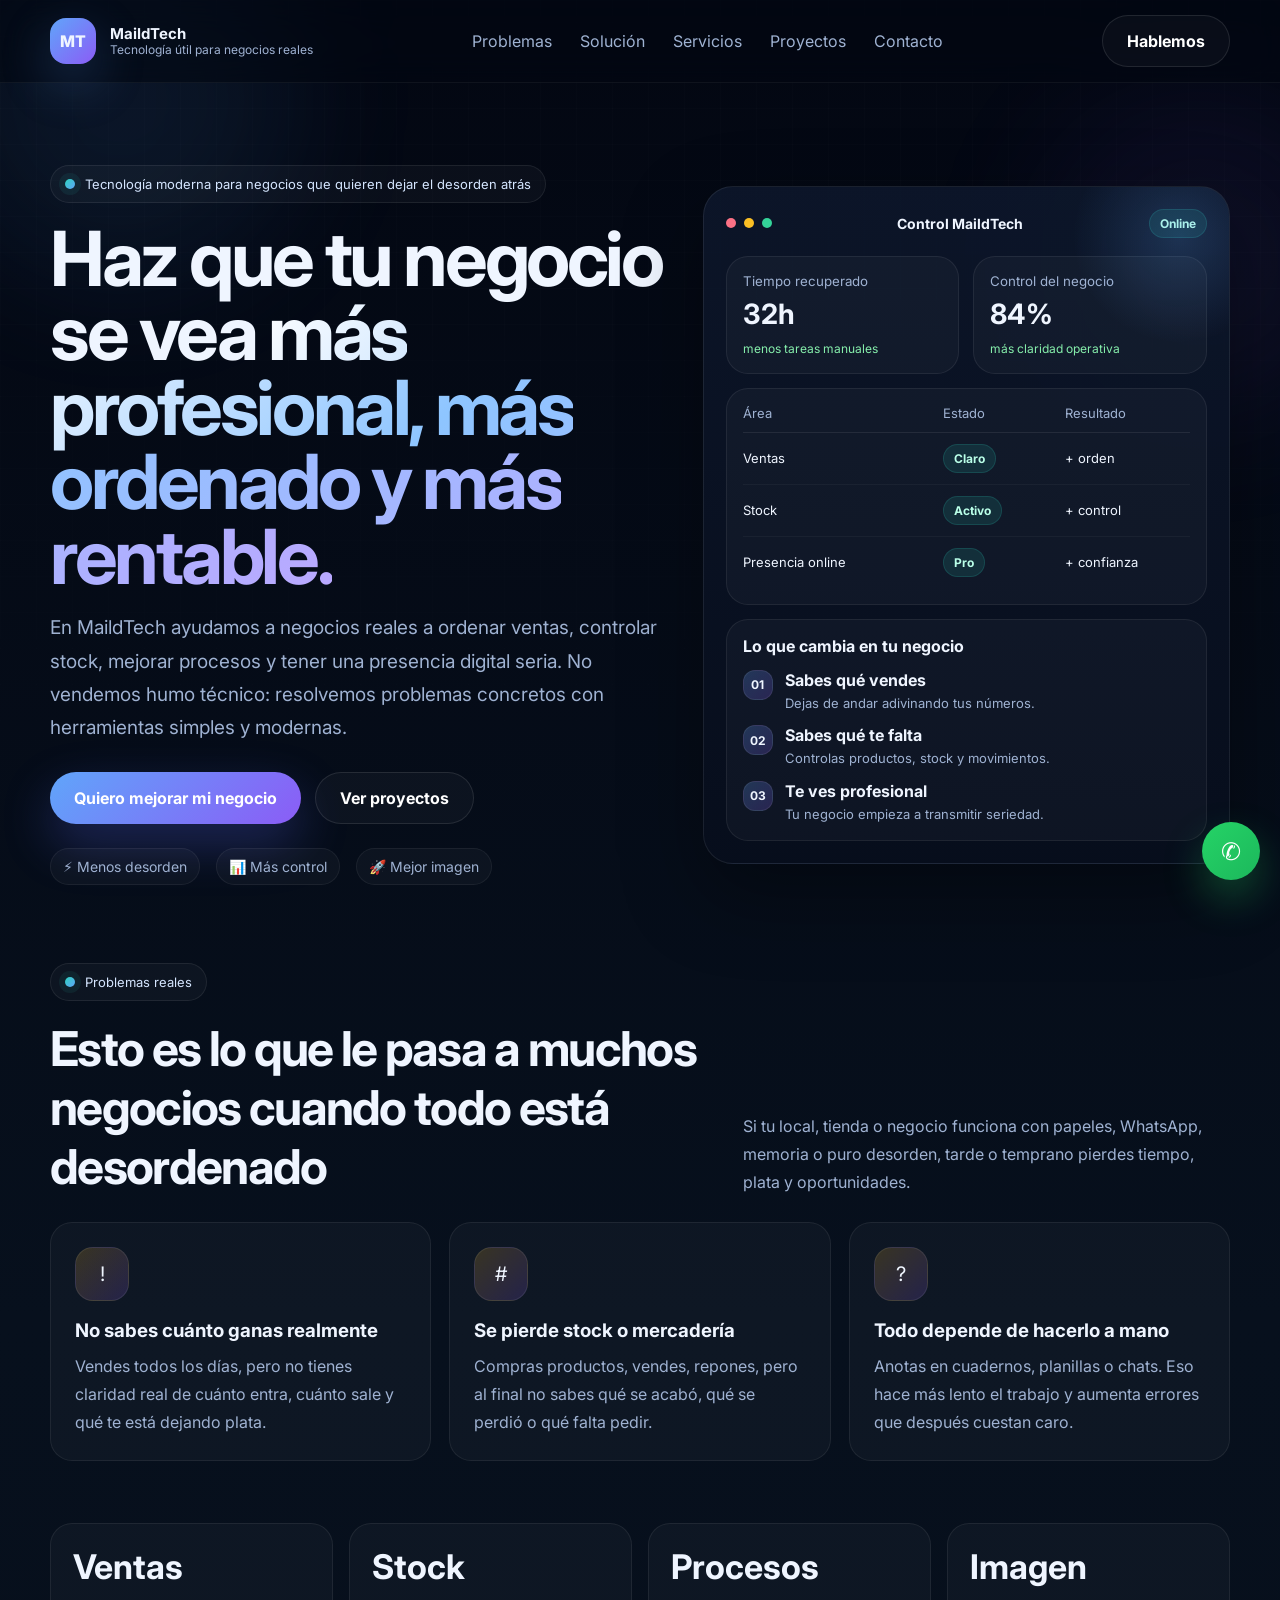
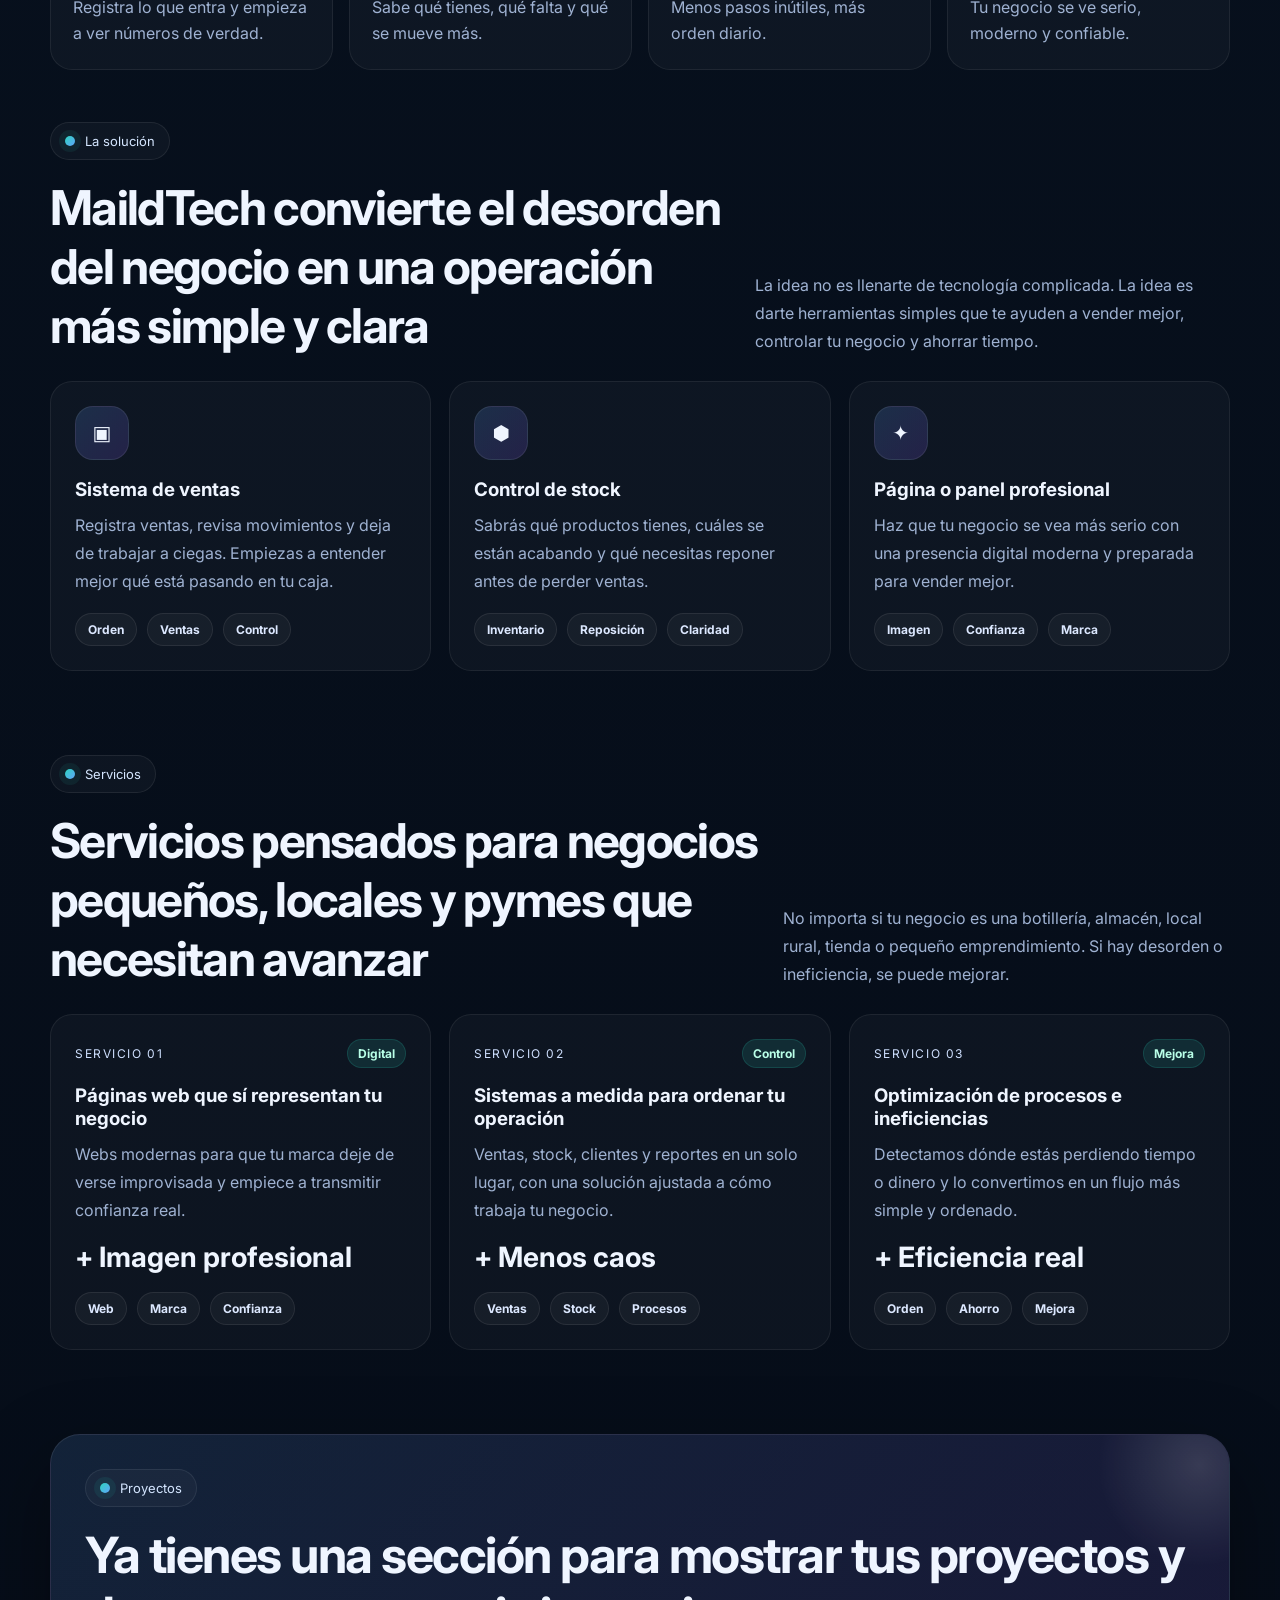
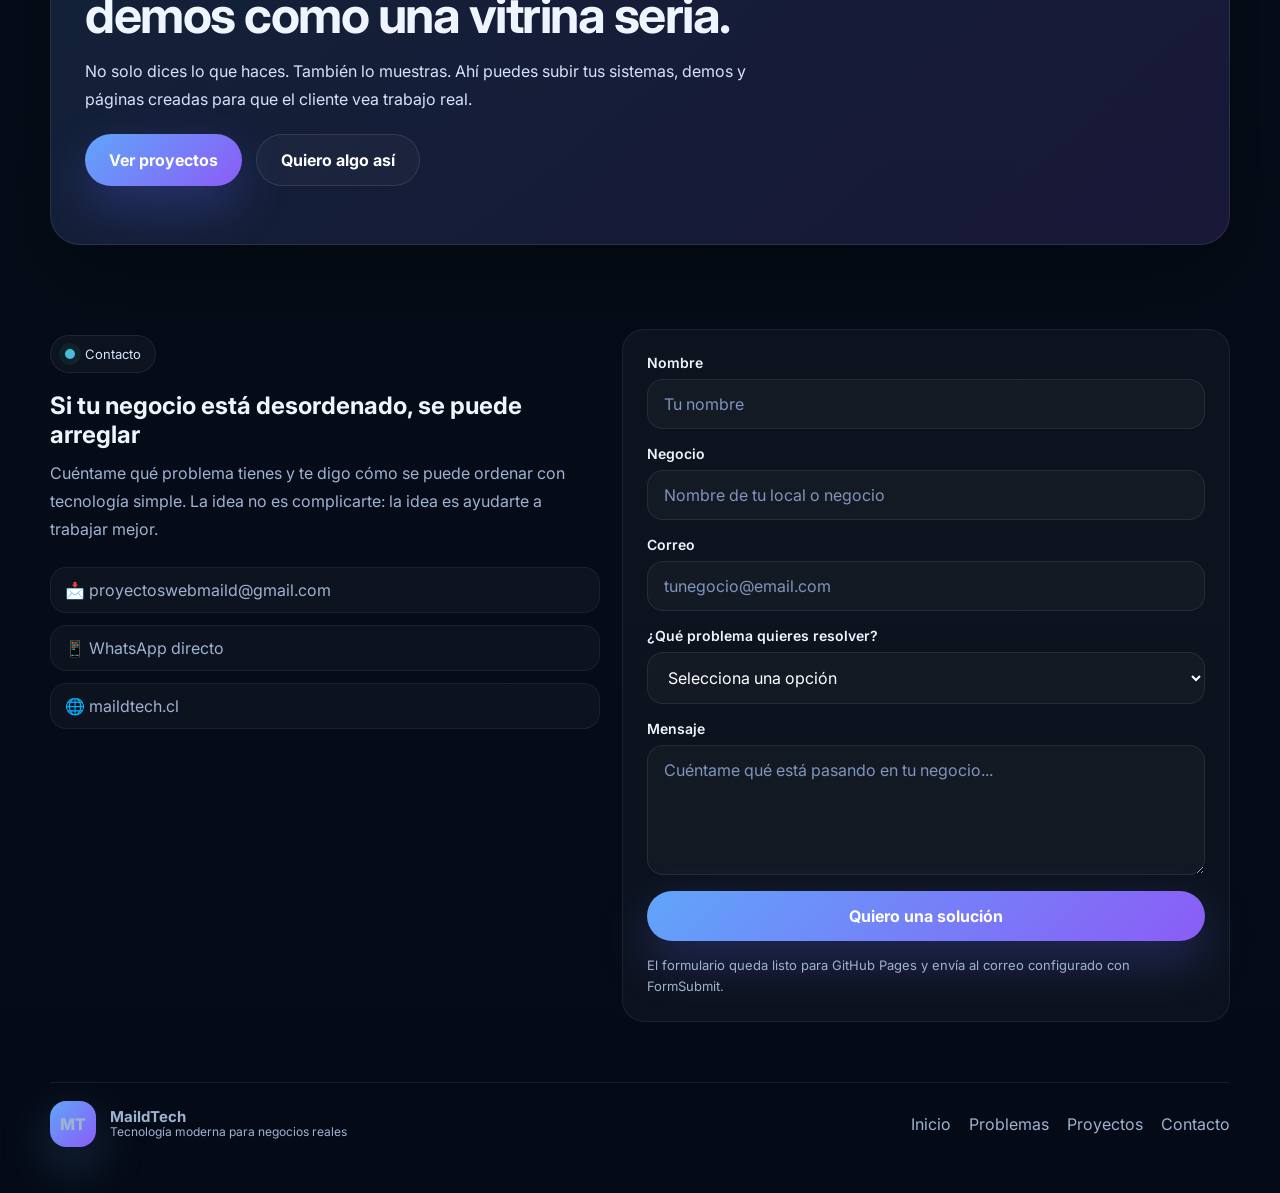
==== commit 5143de2e: "Add files via upload" ====
--- a/index.html
+++ b/index.html
@@ -3,11 +3,8 @@
 <head>
   <meta charset="UTF-8" />
   <meta name="viewport" content="width=device-width, initial-scale=1.0" />
-  <title>MaildTech | Tecnología moderna para negocios más eficientes</title>
-  <meta name="description" content="MaildTech crea páginas web, sistemas y soluciones digitales modernas para ayudar a negocios a vender mejor, ordenar procesos y ganar eficiencia." />
-  <meta property="og:title" content="MaildTech" />
-  <meta property="og:description" content="Tecnología moderna para negocios que quieren verse mejor y trabajar con más eficiencia." />
-  <meta property="og:type" content="website" />
+  <title>MaildTech | Tecnología para ordenar y hacer crecer negocios reales</title>
+  <meta name="description" content="MaildTech ayuda a negocios reales a ordenar ventas, stock y procesos con tecnología moderna, diseño profesional y soluciones simples de usar." />
   <link rel="preconnect" href="https://fonts.googleapis.com">
   <link rel="preconnect" href="https://fonts.gstatic.com" crossorigin>
   <link href="https://fonts.googleapis.com/css2?family=Inter:wght@400;500;600;700;800;900&display=swap" rel="stylesheet">
@@ -24,17 +21,17 @@
         <span class="brand-mark">MT</span>
         <span class="brand-copy">
           <strong>MaildTech</strong>
-          <small>Soluciones digitales modernas</small>
+          <small>Tecnología útil para negocios reales</small>
         </span>
       </a>
 
       <button class="menu-toggle" aria-label="Abrir menu">☰</button>
 
       <nav class="nav-links">
+        <a href="#problemas">Problemas</a>
+        <a href="#solucion">Solución</a>
         <a href="#servicios">Servicios</a>
-        <a href="#soluciones">Soluciones</a>
         <a href="proyectos.html">Proyectos</a>
-        <a href="#proceso">Proceso</a>
         <a href="#contacto">Contacto</a>
       </nav>
 
@@ -48,101 +45,132 @@
         <div class="hero-copy reveal">
           <div class="pill">
             <span class="pill-dot"></span>
-            Tecnología moderna para negocios que quieren crecer en serio
+            Tecnología moderna para negocios que quieren dejar el desorden atrás
           </div>
 
           <h1>
             Haz que tu negocio se vea
-            <span class="gradient-text">más profesional, moderno y eficiente.</span>
+            <span class="gradient-text">más profesional, más ordenado y más rentable.</span>
           </h1>
 
           <p class="lead">
-            En MaildTech desarrollamos páginas web, sistemas y herramientas digitales con una imagen premium y una estructura pensada para vender, ordenar procesos y ahorrar tiempo de verdad.
+            En MaildTech ayudamos a negocios reales a ordenar ventas, controlar stock, mejorar procesos y tener una presencia digital seria. No vendemos humo técnico: resolvemos problemas concretos con herramientas simples y modernas.
           </p>
 
           <div class="hero-actions">
-            <a class="btn" href="#contacto">Quiero modernizar mi negocio</a>
+            <a class="btn" href="#contacto">Quiero mejorar mi negocio</a>
             <a class="btn btn-secondary" href="proyectos.html">Ver proyectos</a>
           </div>
 
           <div class="hero-points">
-            <span>⚡ Diseño premium</span>
-            <span>🔒 Base escalable</span>
-            <span>📈 Enfoque comercial</span>
+            <span>⚡ Menos desorden</span>
+            <span>📊 Más control</span>
+            <span>🚀 Mejor imagen</span>
           </div>
         </div>
 
         <div class="hero-visual reveal">
           <div class="dashboard-card floating">
             <div class="window-top">
-              <div class="window-dots">
-                <span></span><span></span><span></span>
-              </div>
-              <div class="window-title">Panel MaildTech</div>
+              <div class="window-dots"><span></span><span></span><span></span></div>
+              <div class="window-title">Control MaildTech</div>
               <div class="status-pill">Online</div>
             </div>
 
             <div class="stats-grid">
               <div class="mini-stat">
-                <small>Procesos optimizados</small>
+                <small>Tiempo recuperado</small>
+                <strong>32h</strong>
+                <span>menos tareas manuales</span>
+              </div>
+              <div class="mini-stat">
+                <small>Control del negocio</small>
                 <strong>84%</strong>
-                <span>+18% este trimestre</span>
-              </div>
-              <div class="mini-stat">
-                <small>Tiempo ahorrado</small>
-                <strong>32h</strong>
-                <span>cada mes</span>
+                <span>más claridad operativa</span>
               </div>
             </div>
 
             <div class="feature-table">
               <div class="feature-row head">
-                <span>Solución</span>
+                <span>Área</span>
                 <span>Estado</span>
-                <span>Impacto</span>
+                <span>Resultado</span>
               </div>
               <div class="feature-row">
-                <span>Web corporativa</span>
+                <span>Ventas</span>
+                <span><b class="tag">Claro</b></span>
+                <span>+ orden</span>
+              </div>
+              <div class="feature-row">
+                <span>Stock</span>
                 <span><b class="tag">Activo</b></span>
+                <span>+ control</span>
+              </div>
+              <div class="feature-row">
+                <span>Presencia online</span>
+                <span><b class="tag">Pro</b></span>
                 <span>+ confianza</span>
               </div>
-              <div class="feature-row">
-                <span>Sistema interno</span>
-                <span><b class="tag">Escalable</b></span>
-                <span>+ control</span>
-              </div>
-              <div class="feature-row">
-                <span>Dashboard operacional</span>
-                <span><b class="tag">En vivo</b></span>
-                <span>+ eficiencia</span>
-              </div>
             </div>
 
             <div class="timeline-box">
-              <h3>Lo que obtiene tu negocio</h3>
+              <h3>Lo que cambia en tu negocio</h3>
               <div class="timeline-item">
                 <span class="timeline-icon">01</span>
                 <div>
-                  <strong>Más orden</strong>
-                  <p>Menos procesos manuales y más control diario.</p>
+                  <strong>Sabes qué vendes</strong>
+                  <p>Dejas de andar adivinando tus números.</p>
                 </div>
               </div>
               <div class="timeline-item">
                 <span class="timeline-icon">02</span>
                 <div>
-                  <strong>Más presencia</strong>
-                  <p>Diseño tecnológico que transmite seriedad.</p>
+                  <strong>Sabes qué te falta</strong>
+                  <p>Controlas productos, stock y movimientos.</p>
                 </div>
               </div>
               <div class="timeline-item">
                 <span class="timeline-icon">03</span>
                 <div>
-                  <strong>Más ventas</strong>
-                  <p>Una mejor imagen ayuda a convertir mejor.</p>
+                  <strong>Te ves profesional</strong>
+                  <p>Tu negocio empieza a transmitir seriedad.</p>
                 </div>
               </div>
             </div>
           </div>
+        </div>
+      </div>
+    </section>
+
+    <section class="section" id="problemas">
+      <div class="container">
+        <div class="section-head reveal">
+          <div>
+            <div class="pill">
+              <span class="pill-dot"></span>
+              Problemas reales
+            </div>
+            <h2>Esto es lo que le pasa a muchos negocios cuando todo está desordenado</h2>
+          </div>
+          <p>Si tu local, tienda o negocio funciona con papeles, WhatsApp, memoria o puro desorden, tarde o temprano pierdes tiempo, plata y oportunidades.</p>
+        </div>
+
+        <div class="cards-grid three">
+          <article class="glass-card reveal warning-card">
+            <div class="icon-box">!</div>
+            <h3>No sabes cuánto ganas realmente</h3>
+            <p>Vendes todos los días, pero no tienes claridad real de cuánto entra, cuánto sale y qué te está dejando plata.</p>
+          </article>
+          <article class="glass-card reveal warning-card">
+            <div class="icon-box">#</div>
+            <h3>Se pierde stock o mercadería</h3>
+            <p>Compras productos, vendes, repones, pero al final no sabes qué se acabó, qué se perdió o qué falta pedir.</p>
+          </article>
+          <article class="glass-card reveal warning-card">
+            <div class="icon-box">?</div>
+            <h3>Todo depende de hacerlo a mano</h3>
+            <p>Anotas en cuadernos, planillas o chats. Eso hace más lento el trabajo y aumenta errores que después cuestan caro.</p>
+          </article>
         </div>
       </div>
     </section>
@@ -150,21 +178,57 @@
     <section class="stats-strip">
       <div class="container stats-list reveal">
         <article class="stat-card">
-          <strong>Web</strong>
-          <p>Páginas modernas que hacen ver bien tu marca.</p>
+          <strong>Ventas</strong>
+          <p>Registra lo que entra y empieza a ver números de verdad.</p>
         </article>
         <article class="stat-card">
-          <strong>Apps</strong>
-          <p>Sistemas para ventas, stock y operación interna.</p>
+          <strong>Stock</strong>
+          <p>Sabe qué tienes, qué falta y qué se mueve más.</p>
         </article>
         <article class="stat-card">
-          <strong>UX</strong>
-          <p>Interfaces simples, rápidas y claras de usar.</p>
+          <strong>Procesos</strong>
+          <p>Menos pasos inútiles, más orden diario.</p>
         </article>
         <article class="stat-card">
-          <strong>Growth</strong>
-          <p>Diseño con mirada comercial y escalable.</p>
+          <strong>Imagen</strong>
+          <p>Tu negocio se ve serio, moderno y confiable.</p>
         </article>
+      </div>
+    </section>
+
+    <section class="section" id="solucion">
+      <div class="container">
+        <div class="section-head reveal">
+          <div>
+            <div class="pill">
+              <span class="pill-dot"></span>
+              La solución
+            </div>
+            <h2>MaildTech convierte el desorden del negocio en una operación más simple y clara</h2>
+          </div>
+          <p>La idea no es llenarte de tecnología complicada. La idea es darte herramientas simples que te ayuden a vender mejor, controlar tu negocio y ahorrar tiempo.</p>
+        </div>
+
+        <div class="cards-grid three">
+          <article class="glass-card reveal">
+            <div class="icon-box">▣</div>
+            <h3>Sistema de ventas</h3>
+            <p>Registra ventas, revisa movimientos y deja de trabajar a ciegas. Empiezas a entender mejor qué está pasando en tu caja.</p>
+            <div class="chips"><span>Orden</span><span>Ventas</span><span>Control</span></div>
+          </article>
+          <article class="glass-card reveal">
+            <div class="icon-box">⬢</div>
+            <h3>Control de stock</h3>
+            <p>Sabrás qué productos tienes, cuáles se están acabando y qué necesitas reponer antes de perder ventas.</p>
+            <div class="chips"><span>Inventario</span><span>Reposición</span><span>Claridad</span></div>
+          </article>
+          <article class="glass-card reveal">
+            <div class="icon-box">✦</div>
+            <h3>Página o panel profesional</h3>
+            <p>Haz que tu negocio se vea más serio con una presencia digital moderna y preparada para vender mejor.</p>
+            <div class="chips"><span>Imagen</span><span>Confianza</span><span>Marca</span></div>
+          </article>
+        </div>
       </div>
     </section>
 
@@ -174,45 +238,45 @@
           <div>
             <div class="pill">
               <span class="pill-dot"></span>
-              Servicios MaildTech
-            </div>
-            <h2>Soluciones digitales con imagen moderna y utilidad real</h2>
-          </div>
-          <p>No se trata solo de que una web se vea bonita. Se trata de que tu negocio se vea profesional, funcione mejor y gane eficiencia con herramientas bien hechas.</p>
+              Servicios
+            </div>
+            <h2>Servicios pensados para negocios pequeños, locales y pymes que necesitan avanzar</h2>
+          </div>
+          <p>No importa si tu negocio es una botillería, almacén, local rural, tienda o pequeño emprendimiento. Si hay desorden o ineficiencia, se puede mejorar.</p>
         </div>
 
         <div class="cards-grid three">
-          <article class="glass-card reveal">
-            <div class="icon-box">✦</div>
-            <h3>Sitios web premium</h3>
-            <p>Landing pages y webs corporativas con diseño oscuro, limpio, moderno y pensado para generar confianza y captar clientes.</p>
-            <div class="chips">
-              <span>Responsive</span>
-              <span>Diseño pro</span>
-              <span>CTA claros</span>
-            </div>
-          </article>
-
-          <article class="glass-card reveal">
-            <div class="icon-box">▣</div>
-            <h3>Sistemas a medida</h3>
-            <p>Herramientas para ventas, stock, clientes, reportes y control interno, hechas según la realidad de tu negocio.</p>
-            <div class="chips">
-              <span>Ventas</span>
-              <span>Stock</span>
-              <span>Reportes</span>
-            </div>
-          </article>
-
-          <article class="glass-card reveal">
-            <div class="icon-box">⬢</div>
-            <h3>Optimización de procesos</h3>
-            <p>Reemplazamos tareas manuales por flujos digitales más simples para que tu negocio trabaje con menos desorden.</p>
-            <div class="chips">
-              <span>Orden</span>
-              <span>Eficiencia</span>
-              <span>Escalabilidad</span>
-            </div>
+          <article class="solution-card reveal">
+            <div class="solution-top">
+              <span class="kicker">Servicio 01</span>
+              <span class="tag">Digital</span>
+            </div>
+            <h3>Páginas web que sí representan tu negocio</h3>
+            <p>Webs modernas para que tu marca deje de verse improvisada y empiece a transmitir confianza real.</p>
+            <strong class="metric">+ Imagen profesional</strong>
+            <div class="chips"><span>Web</span><span>Marca</span><span>Confianza</span></div>
+          </article>
+
+          <article class="solution-card reveal">
+            <div class="solution-top">
+              <span class="kicker">Servicio 02</span>
+              <span class="tag">Control</span>
+            </div>
+            <h3>Sistemas a medida para ordenar tu operación</h3>
+            <p>Ventas, stock, clientes y reportes en un solo lugar, con una solución ajustada a cómo trabaja tu negocio.</p>
+            <strong class="metric">+ Menos caos</strong>
+            <div class="chips"><span>Ventas</span><span>Stock</span><span>Procesos</span></div>
+          </article>
+
+          <article class="solution-card reveal">
+            <div class="solution-top">
+              <span class="kicker">Servicio 03</span>
+              <span class="tag">Mejora</span>
+            </div>
+            <h3>Optimización de procesos e ineficiencias</h3>
+            <p>Detectamos dónde estás perdiendo tiempo o dinero y lo convertimos en un flujo más simple y ordenado.</p>
+            <strong class="metric">+ Eficiencia real</strong>
+            <div class="chips"><span>Orden</span><span>Ahorro</span><span>Mejora</span></div>
           </article>
         </div>
       </div>
@@ -224,131 +288,14 @@
           <div>
             <div class="pill">
               <span class="pill-dot"></span>
-              Portafolio
-            </div>
-            <h2>También puedes mostrar tus proyectos en una sección aparte.</h2>
-            <p>Agregué una lengüeta llamada <strong>Proyectos</strong> en el menú. Al hacer clic, abre una página moderna con introducción, tarjetas y botones para dirigir a cada URL que vayas creando.</p>
+              Proyectos
+            </div>
+            <h2>Ya tienes una sección para mostrar tus proyectos y demos como una vitrina seria.</h2>
+            <p>No solo dices lo que haces. También lo muestras. Ahí puedes subir tus sistemas, demos y páginas creadas para que el cliente vea trabajo real.</p>
           </div>
           <div class="hero-actions">
-            <a class="btn" href="proyectos.html">Ir a proyectos</a>
-            <a class="btn btn-secondary" href="#contacto">Quiero agregar más</a>
-          </div>
-        </div>
-      </div>
-    </section>
-
-    <section class="section" id="soluciones">
-      <div class="container">
-        <div class="section-head reveal">
-          <div>
-            <div class="pill">
-              <span class="pill-dot"></span>
-              Soluciones que puedes vender
-            </div>
-            <h2>Productos y servicios listos para presentar a clientes</h2>
-          </div>
-          <p>Esta estructura está pensada para que tu marca se vea como una empresa tecnológica seria y adaptable a distintos tipos de negocio.</p>
-        </div>
-
-        <div class="cards-grid three">
-          <article class="solution-card reveal">
-            <div class="solution-top">
-              <span class="kicker">Retail</span>
-              <span class="tag">MVP</span>
-            </div>
-            <h3>Sistema para botillerías y tiendas</h3>
-            <p>Ventas, stock, clientes, caja y reportes en una plataforma web clara y lista para crecer.</p>
-            <strong class="metric">+ Control diario</strong>
-            <div class="chips">
-              <span>POS</span>
-              <span>Inventario</span>
-              <span>Facturación</span>
-            </div>
-          </article>
-
-          <article class="solution-card reveal">
-            <div class="solution-top">
-              <span class="kicker">Marca</span>
-              <span class="tag">Web</span>
-            </div>
-            <h3>Página corporativa para empresas</h3>
-            <p>Diseño premium para mostrar servicios, destacar tu marca y aumentar la confianza desde la primera visita.</p>
-            <strong class="metric">+ Imagen profesional</strong>
-            <div class="chips">
-              <span>Branding</span>
-              <span>Conversión</span>
-              <span>SEO base</span>
-            </div>
-          </article>
-
-          <article class="solution-card reveal">
-            <div class="solution-top">
-              <span class="kicker">Operación</span>
-              <span class="tag">Escalable</span>
-            </div>
-            <h3>Dashboard para control interno</h3>
-            <p>Paneles de métricas, tareas y seguimiento para tomar mejores decisiones y ordenar la operación diaria.</p>
-            <strong class="metric">+ Eficiencia</strong>
-            <div class="chips">
-              <span>KPIs</span>
-              <span>Roles</span>
-              <span>Reportes</span>
-            </div>
-          </article>
-        </div>
-      </div>
-    </section>
-
-    <section class="section" id="proceso">
-      <div class="container">
-        <div class="section-head reveal">
-          <div>
-            <div class="pill">
-              <span class="pill-dot"></span>
-              Cómo trabajamos
-            </div>
-            <h2>Proceso simple, serio y fácil de entender</h2>
-          </div>
-          <p>No llenamos todo de palabras técnicas. La idea es llevar tu negocio desde una imagen improvisada a una presencia digital moderna y útil.</p>
-        </div>
-
-        <div class="cards-grid four">
-          <article class="step-card reveal">
-            <span class="step-number">1</span>
-            <h3>Diagnóstico</h3>
-            <p>Vemos qué haces, qué te frena y qué deberías mejorar primero.</p>
-          </article>
-          <article class="step-card reveal">
-            <span class="step-number">2</span>
-            <h3>Estrategia</h3>
-            <p>Definimos si tu solución ideal es una web, un sistema o ambas cosas.</p>
-          </article>
-          <article class="step-card reveal">
-            <span class="step-number">3</span>
-            <h3>Diseño y desarrollo</h3>
-            <p>Construimos una experiencia visual potente con base preparada para crecer.</p>
-          </article>
-          <article class="step-card reveal">
-            <span class="step-number">4</span>
-            <h3>Lanzamiento</h3>
-            <p>Publicamos, probamos y dejamos una base sólida para vender mejor.</p>
-          </article>
-        </div>
-      </div>
-    </section>
-
-    <section class="section">
-      <div class="container">
-        <div class="cta-band reveal">
-          <div class="pill">
-            <span class="pill-dot"></span>
-            MaildTech
-          </div>
-          <h2>Haz que tu negocio se vea moderno y trabaje con más eficiencia.</h2>
-          <p>Tu web no debería verse improvisada. Y tus procesos no deberían depender del desorden. MaildTech crea soluciones digitales modernas para negocios que quieren verse mejor, vender mejor y operar con más control.</p>
-          <div class="hero-actions">
-            <a class="btn" href="https://wa.me/56999981328?text=Hola%20MaildTech,%20quiero%20cotizar%20una%20pagina%20o%20sistema" target="_blank" rel="noopener">Escríbeme por WhatsApp</a>
-            <a class="btn btn-secondary" href="mailto:proyectoswebmaild@gmail.com">Escríbeme por correo</a>
+            <a class="btn" href="proyectos.html">Ver proyectos</a>
+            <a class="btn btn-secondary" href="#contacto">Quiero algo así</a>
           </div>
         </div>
       </div>
@@ -361,12 +308,12 @@
             <span class="pill-dot"></span>
             Contacto
           </div>
-          <h2>Cuéntame qué quieres construir</h2>
-          <p>Este formulario ya viene listo para GitHub Pages con envío usando FormSubmit. Solo tienes que cambiar el correo dentro del HTML si luego quieres usar otro.</p>
+          <h2>Si tu negocio está desordenado, se puede arreglar</h2>
+          <p>Cuéntame qué problema tienes y te digo cómo se puede ordenar con tecnología simple. La idea no es complicarte: la idea es ayudarte a trabajar mejor.</p>
 
           <div class="contact-list">
             <a href="mailto:proyectoswebmaild@gmail.com">📩 proyectoswebmaild@gmail.com</a>
-            <a href="https://wa.me/56999981328?text=Hola%20MaildTech,%20quiero%20mas%20informacion" target="_blank" rel="noopener">📱 WhatsApp directo</a>
+            <a href="https://wa.me/56999981328?text=Hola%20MaildTech,%20quiero%20ordenar%20mi%20negocio" target="_blank" rel="noopener">📱 WhatsApp directo</a>
             <span>🌐 maildtech.cl</span>
           </div>
         </div>
@@ -383,55 +330,53 @@
             </div>
 
             <div class="field">
+              <label for="negocio">Negocio</label>
+              <input id="negocio" name="negocio" type="text" placeholder="Nombre de tu local o negocio">
+            </div>
+
+            <div class="field">
               <label for="email">Correo</label>
               <input id="email" name="email" type="email" placeholder="tunegocio@email.com" required>
             </div>
 
             <div class="field">
-              <label for="telefono">Teléfono</label>
-              <input id="telefono" name="telefono" type="text" placeholder="+56 9 0000 0000">
-            </div>
-
-            <div class="field">
-              <label for="servicio">Qué necesitas</label>
-              <select id="servicio" name="servicio" required>
+              <label for="problema">¿Qué problema quieres resolver?</label>
+              <select id="problema" name="problema" required>
                 <option value="">Selecciona una opción</option>
-                <option>Página web profesional</option>
-                <option>Sistema a medida</option>
-                <option>Optimización de procesos</option>
-                <option>Quiero cotizar todo</option>
+                <option>No tengo control de ventas</option>
+                <option>No controlo bien mi stock</option>
+                <option>Mi negocio no se ve profesional online</option>
+                <option>Quiero ordenar todo</option>
               </select>
             </div>
 
             <div class="field">
               <label for="mensaje">Mensaje</label>
-              <textarea id="mensaje" name="mensaje" rows="5" placeholder="Cuéntame tu idea o necesidad..." required></textarea>
-            </div>
-
-            <button type="submit" class="btn full">Enviar mensaje</button>
-            <p class="form-note">Al enviar, recibirás la información en tu correo usando FormSubmit.</p>
+              <textarea id="mensaje" name="mensaje" rows="5" placeholder="Cuéntame qué está pasando en tu negocio..." required></textarea>
+            </div>
+
+            <button type="submit" class="btn full">Quiero una solución</button>
+            <p class="form-note">El formulario queda listo para GitHub Pages y envía al correo configurado con FormSubmit.</p>
           </form>
         </div>
       </div>
     </section>
   </main>
 
-  <a class="whatsapp-float" href="https://wa.me/56999981328?text=Hola%20MaildTech,%20quiero%20cotizar" target="_blank" rel="noopener" aria-label="WhatsApp">✆</a>
+  <a class="whatsapp-float" href="https://wa.me/56999981328?text=Hola%20MaildTech,%20quiero%20mejorar%20mi%20negocio" target="_blank" rel="noopener" aria-label="WhatsApp">✆</a>
 
   <footer class="footer">
     <div class="container footer-wrap">
-      <div class="footer-brand">
-        <div class="brand">
-          <span class="brand-mark">MT</span>
-          <span class="brand-copy">
-            <strong>MaildTech</strong>
-            <small>Tecnología moderna para negocios reales</small>
-          </span>
-        </div>
+      <div class="brand">
+        <span class="brand-mark">MT</span>
+        <span class="brand-copy">
+          <strong>MaildTech</strong>
+          <small>Tecnología moderna para negocios reales</small>
+        </span>
       </div>
       <div class="footer-links">
         <a href="#inicio">Inicio</a>
-        <a href="#servicios">Servicios</a>
+        <a href="#problemas">Problemas</a>
         <a href="proyectos.html">Proyectos</a>
         <a href="#contacto">Contacto</a>
       </div>
--- a/styles.css
+++ b/styles.css
@@ -1,18 +1,13 @@
-
 :root{
   --bg:#050b16;
   --bg-2:#091427;
-  --panel:rgba(10,18,33,.78);
-  --panel-2:rgba(14,22,42,.95);
   --text:#eff5ff;
   --muted:#9fb2d2;
-  --line:rgba(255,255,255,.08);
   --primary:#60a5fa;
   --primary-2:#8b5cf6;
   --accent:#2dd4bf;
   --success:#86efac;
-  --radius:26px;
-  --radius-sm:18px;
+  --warning:#fbbf24;
   --shadow:0 30px 80px rgba(0,0,0,.35);
   --max:1180px;
 }
@@ -39,20 +34,11 @@
   pointer-events:none;
   z-index:0;
 }
-.bg-orb{
-  position:fixed; border-radius:50%; filter:blur(70px); pointer-events:none; opacity:.55; z-index:0;
-}
+.bg-orb{position:fixed;border-radius:50%;filter:blur(70px);pointer-events:none;opacity:.55;z-index:0}
 .orb-1{width:360px;height:360px;background:rgba(96,165,250,.16);top:-80px;left:-60px}
 .orb-2{width:320px;height:320px;background:rgba(139,92,246,.14);top:100px;right:-80px}
-.topbar{
-  position:sticky; top:0; z-index:50;
-  backdrop-filter:blur(18px);
-  background:rgba(3,8,18,.58);
-  border-bottom:1px solid rgba(255,255,255,.05);
-}
-.nav{
-  min-height:82px; display:flex; align-items:center; justify-content:space-between; gap:24px;
-}
+.topbar{position:sticky;top:0;z-index:50;backdrop-filter:blur(18px);background:rgba(3,8,18,.58);border-bottom:1px solid rgba(255,255,255,.05)}
+.nav{min-height:82px;display:flex;align-items:center;justify-content:space-between;gap:24px}
 .brand{display:flex;align-items:center;gap:14px}
 .brand-mark{
   width:46px;height:46px;border-radius:16px;display:grid;place-items:center;
@@ -64,73 +50,43 @@
 .brand-copy strong{font-size:15px}
 .brand-copy small{font-size:12px;color:var(--muted)}
 .nav-links{display:flex;align-items:center;gap:28px;color:var(--muted)}
-.nav-links a{transition:.2s ease}
 .nav-links a:hover{color:#fff}
 .menu-toggle{display:none;background:none;border:none;color:#fff;font-size:26px}
 .btn{
   display:inline-flex;align-items:center;justify-content:center;
   padding:15px 24px;border-radius:999px;border:none;cursor:pointer;
-  font-weight:700; transition:transform .22s ease, box-shadow .22s ease, border-color .22s ease;
-  background:linear-gradient(135deg,var(--primary),var(--primary-2)); color:#fff;
+  font-weight:700;transition:transform .22s ease, box-shadow .22s ease;
+  background:linear-gradient(135deg,var(--primary),var(--primary-2));color:#fff;
   box-shadow:0 20px 50px rgba(93,109,255,.28);
 }
 .btn:hover{transform:translateY(-2px);box-shadow:0 16px 34px rgba(0,0,0,.28)}
-.btn-secondary{
-  background:rgba(255,255,255,.03);
-  border:1px solid rgba(255,255,255,.1);
-  box-shadow:none;
-}
+.btn-secondary{background:rgba(255,255,255,.03);border:1px solid rgba(255,255,255,.1);box-shadow:none}
 .btn.full{width:100%}
+.btn-disabled{opacity:.45;cursor:not-allowed;pointer-events:none}
 .hero{padding:82px 0 36px}
 .projects-hero{padding-bottom:10px}
-.hero-grid{
-  display:grid; grid-template-columns:1.08fr .92fr; gap:34px; align-items:center;
-}
+.hero-grid{display:grid;grid-template-columns:1.08fr .92fr;gap:34px;align-items:center}
 .pill{
-  display:inline-flex; align-items:center; gap:10px;
-  padding:10px 14px; border-radius:999px;
-  background:rgba(255,255,255,.03);
-  border:1px solid rgba(255,255,255,.08);
-  font-size:13px; color:#d5e6ff;
-  margin-bottom:18px;
+  display:inline-flex;align-items:center;gap:10px;padding:10px 14px;border-radius:999px;
+  background:rgba(255,255,255,.03);border:1px solid rgba(255,255,255,.08);font-size:13px;color:#d5e6ff;margin-bottom:18px;
 }
 .pill-dot{
   width:10px;height:10px;border-radius:50%;
   background:linear-gradient(135deg,var(--accent),var(--primary));
   box-shadow:0 0 0 6px rgba(45,212,191,.08);
 }
-.hero h1,.projects-intro h1{
-  margin:0 0 18px;
-  font-size:clamp(42px,6vw,76px);
-  line-height:.98;
-  letter-spacing:-.045em;
-}
+.hero h1,.projects-intro h1{margin:0 0 18px;font-size:clamp(42px,6vw,76px);line-height:.98;letter-spacing:-.045em}
 .gradient-text{
   background:linear-gradient(135deg,#fff 0%, #8ec5ff 38%, #baa8ff 100%);
   -webkit-background-clip:text;background-clip:text;color:transparent;
 }
-.lead{
-  margin:0 0 28px;
-  max-width:62ch;
-  color:var(--muted);
-  line-height:1.75;
-  font-size:clamp(17px,2vw,19px);
-}
+.lead{margin:0 0 28px;max-width:62ch;color:var(--muted);line-height:1.75;font-size:clamp(17px,2vw,19px)}
 .hero-actions{display:flex;gap:14px;flex-wrap:wrap;margin-bottom:24px}
 .hero-points{display:flex;gap:16px;flex-wrap:wrap;color:var(--muted);font-size:14px}
-.hero-points span{
-  padding:9px 12px; border-radius:999px;
-  background:rgba(255,255,255,.03);
-  border:1px solid rgba(255,255,255,.06);
-}
+.hero-points span{padding:9px 12px;border-radius:999px;background:rgba(255,255,255,.03);border:1px solid rgba(255,255,255,.06)}
 .dashboard-card{
-  border-radius:30px;
-  background:linear-gradient(180deg, rgba(13,23,43,.9), rgba(7,14,28,.96));
-  border:1px solid rgba(255,255,255,.08);
-  box-shadow:var(--shadow);
-  padding:22px;
-  position:relative;
-  overflow:hidden;
+  border-radius:30px;background:linear-gradient(180deg, rgba(13,23,43,.9), rgba(7,14,28,.96));
+  border:1px solid rgba(255,255,255,.08);box-shadow:var(--shadow);padding:22px;position:relative;overflow:hidden;
 }
 .dashboard-card::before{
   content:"";position:absolute;right:-60px;top:-60px;width:220px;height:220px;border-radius:50%;
@@ -138,9 +94,7 @@
 }
 .floating{animation:floatY 5.5s ease-in-out infinite}
 @keyframes floatY{0%,100%{transform:translateY(0)}50%{transform:translateY(-10px)}}
-.window-top{
-  display:flex; align-items:center; justify-content:space-between; gap:12px; margin-bottom:18px;
-}
+.window-top{display:flex;align-items:center;justify-content:space-between;gap:12px;margin-bottom:18px}
 .window-dots{display:flex;gap:8px}
 .window-dots span{width:10px;height:10px;border-radius:50%}
 .window-dots span:nth-child(1){background:#fb7185}
@@ -149,184 +103,103 @@
 .window-title{font-size:14px;font-weight:700}
 .status-pill,.tag{
   display:inline-flex;align-items:center;justify-content:center;
-  padding:6px 10px;border-radius:999px;
-  border:1px solid rgba(45,212,191,.16);
-  background:rgba(45,212,191,.12);
-  color:#b9ffe8;font-size:12px;font-weight:700;
+  padding:6px 10px;border-radius:999px;border:1px solid rgba(45,212,191,.16);
+  background:rgba(45,212,191,.12);color:#b9ffe8;font-size:12px;font-weight:700;
 }
 .stats-grid{display:grid;grid-template-columns:1fr 1fr;gap:14px;margin-bottom:14px}
-.mini-stat,.timeline-box,.feature-table,.stat-card,.glass-card,.solution-card,.step-card,.contact-card,.preview-band{
-  background:rgba(255,255,255,.03); border:1px solid rgba(255,255,255,.07);
-  border-radius:22px;
+.mini-stat,.timeline-box,.feature-table,.stat-card,.glass-card,.solution-card,.contact-card,.preview-band{
+  background:rgba(255,255,255,.03);border:1px solid rgba(255,255,255,.07);border-radius:22px;
 }
 .mini-stat{padding:16px}
 .mini-stat small{display:block;color:var(--muted);margin-bottom:8px}
 .mini-stat strong{display:block;font-size:28px;margin-bottom:6px}
 .mini-stat span{font-size:12px;color:var(--success)}
 .feature-table{padding:16px;margin-bottom:14px}
-.feature-row{
-  display:grid;grid-template-columns:1.2fr .7fr .8fr;gap:12px;align-items:center;
-  padding:11px 0;border-bottom:1px solid rgba(255,255,255,.04);font-size:13px;
-}
+.feature-row{display:grid;grid-template-columns:1.2fr .7fr .8fr;gap:12px;align-items:center;padding:11px 0;border-bottom:1px solid rgba(255,255,255,.04);font-size:13px}
 .feature-row:last-child{border-bottom:none}
 .feature-row.head{padding-top:0;color:var(--muted);border-bottom:1px solid rgba(255,255,255,.08)}
 .timeline-box{padding:16px}
 .timeline-box h3{margin:0 0 14px;font-size:16px}
-.timeline-item{
-  display:grid;grid-template-columns:30px 1fr;gap:12px;
-  align-items:flex-start;margin-bottom:12px;
-}
+.timeline-item{display:grid;grid-template-columns:30px 1fr;gap:12px;align-items:flex-start;margin-bottom:12px}
 .timeline-item:last-child{margin-bottom:0}
 .timeline-icon{
   width:30px;height:30px;border-radius:12px;display:grid;place-items:center;
   background:linear-gradient(135deg, rgba(96,165,250,.24), rgba(139,92,246,.22));
-  border:1px solid rgba(255,255,255,.08); font-size:12px; font-weight:700;
+  border:1px solid rgba(255,255,255,.08);font-size:12px;font-weight:700;
 }
 .timeline-item p{margin:4px 0 0;color:var(--muted);font-size:13px;line-height:1.5}
+.section{padding:42px 0}
 .stats-strip{padding:20px 0 10px}
 .stats-list{display:grid;grid-template-columns:repeat(4,1fr);gap:16px}
 .stat-card{padding:22px}
 .stat-card strong{display:block;font-size:34px;margin-bottom:8px}
 .stat-card p{margin:0;color:var(--muted);line-height:1.6}
-.section{padding:42px 0}
-.section-head{
-  display:flex;justify-content:space-between;align-items:end;gap:20px;
-  margin-bottom:26px;
-}
-.section-head h2{
-  margin:0;
-  font-size:clamp(30px,4vw,48px);
-  letter-spacing:-.035em;
-}
-.section-head p{
-  margin:0;max-width:62ch;color:var(--muted);line-height:1.75;
-}
+.section-head{display:flex;justify-content:space-between;align-items:end;gap:20px;margin-bottom:26px}
+.section-head h2{margin:0;font-size:clamp(30px,4vw,48px);letter-spacing:-.035em}
+.section-head p{margin:0;max-width:62ch;color:var(--muted);line-height:1.75}
 .cards-grid{display:grid;gap:18px}
 .cards-grid.three{grid-template-columns:repeat(3,1fr)}
-.cards-grid.four{grid-template-columns:repeat(4,1fr)}
-.glass-card,.solution-card,.step-card{
-  padding:24px; transition:transform .22s ease, border-color .22s ease, background .22s ease;
-}
-.glass-card:hover,.solution-card:hover,.step-card:hover,.contact-card:hover,.preview-band:hover{
-  transform:translateY(-4px);
-  border-color:rgba(96,165,250,.32);
-  background:rgba(255,255,255,.05);
-}
+.glass-card,.solution-card{padding:24px;transition:transform .22s ease,border-color .22s ease,background .22s ease}
+.glass-card:hover,.solution-card:hover,.contact-card:hover,.preview-band:hover{transform:translateY(-4px);border-color:rgba(96,165,250,.32);background:rgba(255,255,255,.05)}
+.warning-card .icon-box{background:linear-gradient(135deg, rgba(251,191,36,.18), rgba(139,92,246,.18))}
 .icon-box{
-  width:54px;height:54px;border-radius:18px;display:grid;place-items:center;
-  background:linear-gradient(135deg, rgba(96,165,250,.18), rgba(139,92,246,.18));
-  border:1px solid rgba(255,255,255,.08);
-  font-size:20px;margin-bottom:18px;
-}
-.glass-card h3,.solution-card h3,.step-card h3,.contact-copy h2,.preview-band h2{
-  margin:0 0 10px
-}
-.glass-card p,.solution-card p,.step-card p,.contact-copy p,.preview-band p{
-  margin:0;color:var(--muted);line-height:1.75;
-}
+  width:54px;height:54px;border-radius:18px;display:grid;place-items:center;background:linear-gradient(135deg, rgba(96,165,250,.18), rgba(139,92,246,.18));
+  border:1px solid rgba(255,255,255,.08);font-size:20px;margin-bottom:18px;
+}
+.glass-card h3,.solution-card h3,.contact-copy h2,.preview-band h2{margin:0 0 10px}
+.glass-card p,.solution-card p,.contact-copy p,.preview-band p{margin:0;color:var(--muted);line-height:1.75}
 .chips{display:flex;flex-wrap:wrap;gap:10px;margin-top:18px}
-.chips span{
-  font-size:12px;font-weight:700;
-  padding:8px 12px;border-radius:999px;
-  background:rgba(255,255,255,.04);border:1px solid rgba(255,255,255,.08);color:#dce8ff;
-}
+.chips span{font-size:12px;font-weight:700;padding:8px 12px;border-radius:999px;background:rgba(255,255,255,.04);border:1px solid rgba(255,255,255,.08);color:#dce8ff}
 .solution-top{display:flex;justify-content:space-between;align-items:center;gap:12px;margin-bottom:16px}
 .kicker{font-size:12px;letter-spacing:.13em;text-transform:uppercase;color:#cfe0ff}
 .metric{display:block;font-size:28px;margin:16px 0 6px}
-.step-number{
-  width:40px;height:40px;border-radius:14px;display:grid;place-items:center;
-  font-weight:800;margin-bottom:16px;
-  background:linear-gradient(135deg,var(--primary),var(--primary-2));
-  box-shadow:0 16px 30px rgba(96,165,250,.18);
-}
 .cta-band,.preview-band{
-  border-radius:30px;
-  padding:34px;
-  background:linear-gradient(135deg, rgba(96,165,250,.14), rgba(139,92,246,.14));
-  border:1px solid rgba(255,255,255,.09);
-  box-shadow:var(--shadow);
-  position:relative;overflow:hidden;
+  border-radius:30px;padding:34px;background:linear-gradient(135deg, rgba(96,165,250,.14), rgba(139,92,246,.14));
+  border:1px solid rgba(255,255,255,.09);box-shadow:var(--shadow);position:relative;overflow:hidden;
 }
 .cta-band::after,.preview-band::after{
   content:"";position:absolute;right:-80px;top:-80px;width:220px;height:220px;border-radius:50%;
   background:radial-gradient(circle, rgba(255,255,255,.14), transparent 65%);
 }
 .cta-band h2,.preview-band h2{margin:0 0 12px;font-size:clamp(30px,4vw,50px);letter-spacing:-.03em}
-.cta-band p{margin:0 0 20px;max-width:68ch;color:#d7e3fb;line-height:1.8}
-.project-preview{padding-top:0}
-.contact-grid{
-  display:grid;grid-template-columns:.95fr 1.05fr;gap:22px;align-items:start;
-}
+.cta-band p,.preview-band p{margin:0 0 20px;max-width:68ch;color:#d7e3fb;line-height:1.8}
+.contact-grid{display:grid;grid-template-columns:.95fr 1.05fr;gap:22px;align-items:start}
 .contact-copy{padding-top:6px}
 .contact-list{display:grid;gap:12px;margin-top:24px}
-.contact-list a,.contact-list span{
-  color:var(--muted);
-  padding:12px 14px;border-radius:16px;
-  background:rgba(255,255,255,.03);border:1px solid rgba(255,255,255,.06);
-}
+.contact-list a,.contact-list span{color:var(--muted);padding:12px 14px;border-radius:16px;background:rgba(255,255,255,.03);border:1px solid rgba(255,255,255,.06)}
 .contact-card{padding:24px}
 .field{display:grid;gap:8px;margin-bottom:16px}
 .field label{font-size:14px;font-weight:600}
 .field input,.field textarea,.field select{
-  width:100%;
-  background:rgba(255,255,255,.03);
-  border:1px solid rgba(255,255,255,.08);
-  color:#fff;
-  border-radius:16px;
-  padding:14px 16px;
-  outline:none;
-  transition:border-color .2s ease, box-shadow .2s ease;
+  width:100%;background:rgba(255,255,255,.03);border:1px solid rgba(255,255,255,.08);color:#fff;border-radius:16px;padding:14px 16px;outline:none;
 }
 .field input::placeholder,.field textarea::placeholder{color:#7f95bb}
-.field input:focus,.field textarea:focus,.field select:focus{
-  border-color:rgba(96,165,250,.48);
-  box-shadow:0 0 0 4px rgba(96,165,250,.12);
-}
+.field input:focus,.field textarea:focus,.field select:focus{border-color:rgba(96,165,250,.48);box-shadow:0 0 0 4px rgba(96,165,250,.12)}
 .form-note{margin:14px 0 0;color:var(--muted);font-size:13px;line-height:1.6}
 .projects-intro{text-align:center;max-width:900px;margin:0 auto}
 .project-showcase .project-buttons{display:flex;gap:12px;flex-wrap:wrap;margin-top:20px}
 .whatsapp-float{
-  position:fixed; right:20px; bottom:20px; z-index:40;
-  width:58px;height:58px;border-radius:50%;
-  display:grid;place-items:center;
-  background:linear-gradient(135deg,#25d366,#1cb85c);
-  color:#fff;font-size:24px;font-weight:800;
-  box-shadow:0 18px 40px rgba(37,211,102,.3);
-  transition:transform .2s ease;
-}
-.whatsapp-float:hover{transform:translateY(-3px)}
+  position:fixed;right:20px;bottom:20px;z-index:40;width:58px;height:58px;border-radius:50%;display:grid;place-items:center;
+  background:linear-gradient(135deg,#25d366,#1cb85c);color:#fff;font-size:24px;font-weight:800;box-shadow:0 18px 40px rgba(37,211,102,.3);
+}
 .footer{padding:18px 0 46px;color:var(--muted)}
-.footer-wrap{
-  display:flex;justify-content:space-between;gap:20px;align-items:center;
-  padding-top:18px;border-top:1px solid rgba(255,255,255,.08);
-}
+.footer-wrap{display:flex;justify-content:space-between;gap:20px;align-items:center;padding-top:18px;border-top:1px solid rgba(255,255,255,.08)}
 .footer-links{display:flex;gap:18px;flex-wrap:wrap}
-.reveal{
-  opacity:0;
-  transform:translateY(22px);
-  transition:opacity .7s ease, transform .7s ease;
-}
-.reveal.visible{
-  opacity:1;
-  transform:translateY(0);
-}
+.reveal{opacity:0;transform:translateY(22px);transition:opacity .7s ease,transform .7s ease}
+.reveal.visible{opacity:1;transform:translateY(0)}
 @media (max-width:1100px){
   .hero-grid,.contact-grid{grid-template-columns:1fr}
   .cards-grid.three,.stats-list{grid-template-columns:1fr 1fr}
-  .cards-grid.four{grid-template-columns:1fr 1fr}
   .section-head{flex-direction:column;align-items:flex-start}
 }
 @media (max-width:760px){
   .nav{flex-wrap:wrap;padding:14px 0}
   .menu-toggle{display:block}
-  .nav-links{
-    display:none;width:100%;flex-direction:column;align-items:flex-start;
-    gap:14px;padding:12px 0 4px;
-  }
+  .nav-links{display:none;width:100%;flex-direction:column;align-items:flex-start;gap:14px;padding:12px 0 4px}
   .nav-links.open{display:flex}
   .nav-cta{display:none}
   .hero{padding-top:52px}
-  .stats-grid,.stats-list,.cards-grid.three,.cards-grid.four{grid-template-columns:1fr}
+  .stats-grid,.stats-list,.cards-grid.three{grid-template-columns:1fr}
   .feature-row{grid-template-columns:1fr .75fr .75fr}
   .footer-wrap{flex-direction:column;align-items:flex-start}
   .hero-actions,.project-showcase .project-buttons{flex-direction:column;align-items:stretch}
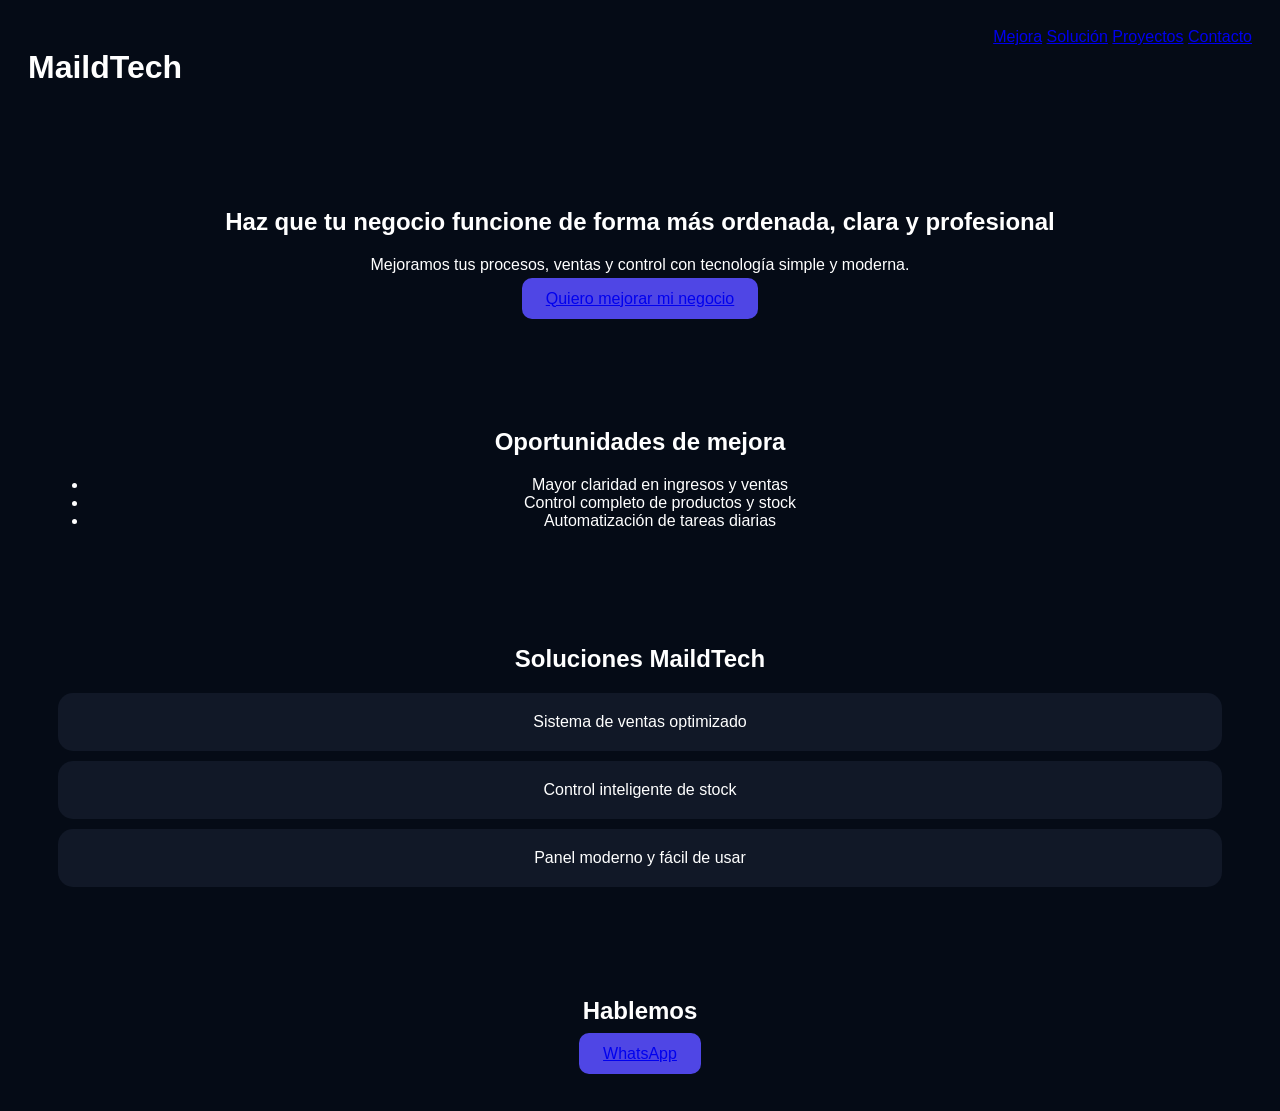
==== commit 0c5294b9: "Add files via upload" ====
--- a/index.html
+++ b/index.html
@@ -1,388 +1,49 @@
 <!DOCTYPE html>
 <html lang="es">
 <head>
-  <meta charset="UTF-8" />
-  <meta name="viewport" content="width=device-width, initial-scale=1.0" />
-  <title>MaildTech | Tecnología para ordenar y hacer crecer negocios reales</title>
-  <meta name="description" content="MaildTech ayuda a negocios reales a ordenar ventas, stock y procesos con tecnología moderna, diseño profesional y soluciones simples de usar." />
-  <link rel="preconnect" href="https://fonts.googleapis.com">
-  <link rel="preconnect" href="https://fonts.gstatic.com" crossorigin>
-  <link href="https://fonts.googleapis.com/css2?family=Inter:wght@400;500;600;700;800;900&display=swap" rel="stylesheet">
-  <link rel="stylesheet" href="styles.css" />
+<meta charset="UTF-8">
+<meta name="viewport" content="width=device-width, initial-scale=1.0">
+<title>MaildTech | Optimiza tu negocio</title>
+<link rel="stylesheet" href="styles.css">
 </head>
 <body>
-  <div class="bg-orb orb-1"></div>
-  <div class="bg-orb orb-2"></div>
-  <div class="bg-grid"></div>
 
-  <header class="topbar">
-    <div class="container nav">
-      <a href="#inicio" class="brand">
-        <span class="brand-mark">MT</span>
-        <span class="brand-copy">
-          <strong>MaildTech</strong>
-          <small>Tecnología útil para negocios reales</small>
-        </span>
-      </a>
+<header class="nav">
+<h1>MaildTech</h1>
+<nav>
+<a href="#mejora">Mejora</a>
+<a href="#solucion">Solución</a>
+<a href="proyectos.html">Proyectos</a>
+<a href="#contacto">Contacto</a>
+</nav>
+</header>
 
-      <button class="menu-toggle" aria-label="Abrir menu">☰</button>
+<section class="hero">
+<h2>Haz que tu negocio funcione de forma más ordenada, clara y profesional</h2>
+<p>Mejoramos tus procesos, ventas y control con tecnología simple y moderna.</p>
+<a class="btn" href="#contacto">Quiero mejorar mi negocio</a>
+</section>
 
-      <nav class="nav-links">
-        <a href="#problemas">Problemas</a>
-        <a href="#solucion">Solución</a>
-        <a href="#servicios">Servicios</a>
-        <a href="proyectos.html">Proyectos</a>
-        <a href="#contacto">Contacto</a>
-      </nav>
+<section id="mejora" class="section">
+<h2>Oportunidades de mejora</h2>
+<ul>
+<li>Mayor claridad en ingresos y ventas</li>
+<li>Control completo de productos y stock</li>
+<li>Automatización de tareas diarias</li>
+</ul>
+</section>
 
-      <a class="btn btn-secondary nav-cta" href="#contacto">Hablemos</a>
-    </div>
-  </header>
+<section id="solucion" class="section">
+<h2>Soluciones MaildTech</h2>
+<div class="card">Sistema de ventas optimizado</div>
+<div class="card">Control inteligente de stock</div>
+<div class="card">Panel moderno y fácil de usar</div>
+</section>
 
-  <main>
-    <section class="hero" id="inicio">
-      <div class="container hero-grid">
-        <div class="hero-copy reveal">
-          <div class="pill">
-            <span class="pill-dot"></span>
-            Tecnología moderna para negocios que quieren dejar el desorden atrás
-          </div>
+<section id="contacto" class="section">
+<h2>Hablemos</h2>
+<a class="btn" href="https://wa.me/56999981328">WhatsApp</a>
+</section>
 
-          <h1>
-            Haz que tu negocio se vea
-            <span class="gradient-text">más profesional, más ordenado y más rentable.</span>
-          </h1>
-
-          <p class="lead">
-            En MaildTech ayudamos a negocios reales a ordenar ventas, controlar stock, mejorar procesos y tener una presencia digital seria. No vendemos humo técnico: resolvemos problemas concretos con herramientas simples y modernas.
-          </p>
-
-          <div class="hero-actions">
-            <a class="btn" href="#contacto">Quiero mejorar mi negocio</a>
-            <a class="btn btn-secondary" href="proyectos.html">Ver proyectos</a>
-          </div>
-
-          <div class="hero-points">
-            <span>⚡ Menos desorden</span>
-            <span>📊 Más control</span>
-            <span>🚀 Mejor imagen</span>
-          </div>
-        </div>
-
-        <div class="hero-visual reveal">
-          <div class="dashboard-card floating">
-            <div class="window-top">
-              <div class="window-dots"><span></span><span></span><span></span></div>
-              <div class="window-title">Control MaildTech</div>
-              <div class="status-pill">Online</div>
-            </div>
-
-            <div class="stats-grid">
-              <div class="mini-stat">
-                <small>Tiempo recuperado</small>
-                <strong>32h</strong>
-                <span>menos tareas manuales</span>
-              </div>
-              <div class="mini-stat">
-                <small>Control del negocio</small>
-                <strong>84%</strong>
-                <span>más claridad operativa</span>
-              </div>
-            </div>
-
-            <div class="feature-table">
-              <div class="feature-row head">
-                <span>Área</span>
-                <span>Estado</span>
-                <span>Resultado</span>
-              </div>
-              <div class="feature-row">
-                <span>Ventas</span>
-                <span><b class="tag">Claro</b></span>
-                <span>+ orden</span>
-              </div>
-              <div class="feature-row">
-                <span>Stock</span>
-                <span><b class="tag">Activo</b></span>
-                <span>+ control</span>
-              </div>
-              <div class="feature-row">
-                <span>Presencia online</span>
-                <span><b class="tag">Pro</b></span>
-                <span>+ confianza</span>
-              </div>
-            </div>
-
-            <div class="timeline-box">
-              <h3>Lo que cambia en tu negocio</h3>
-              <div class="timeline-item">
-                <span class="timeline-icon">01</span>
-                <div>
-                  <strong>Sabes qué vendes</strong>
-                  <p>Dejas de andar adivinando tus números.</p>
-                </div>
-              </div>
-              <div class="timeline-item">
-                <span class="timeline-icon">02</span>
-                <div>
-                  <strong>Sabes qué te falta</strong>
-                  <p>Controlas productos, stock y movimientos.</p>
-                </div>
-              </div>
-              <div class="timeline-item">
-                <span class="timeline-icon">03</span>
-                <div>
-                  <strong>Te ves profesional</strong>
-                  <p>Tu negocio empieza a transmitir seriedad.</p>
-                </div>
-              </div>
-            </div>
-          </div>
-        </div>
-      </div>
-    </section>
-
-    <section class="section" id="problemas">
-      <div class="container">
-        <div class="section-head reveal">
-          <div>
-            <div class="pill">
-              <span class="pill-dot"></span>
-              Problemas reales
-            </div>
-            <h2>Esto es lo que le pasa a muchos negocios cuando todo está desordenado</h2>
-          </div>
-          <p>Si tu local, tienda o negocio funciona con papeles, WhatsApp, memoria o puro desorden, tarde o temprano pierdes tiempo, plata y oportunidades.</p>
-        </div>
-
-        <div class="cards-grid three">
-          <article class="glass-card reveal warning-card">
-            <div class="icon-box">!</div>
-            <h3>No sabes cuánto ganas realmente</h3>
-            <p>Vendes todos los días, pero no tienes claridad real de cuánto entra, cuánto sale y qué te está dejando plata.</p>
-          </article>
-          <article class="glass-card reveal warning-card">
-            <div class="icon-box">#</div>
-            <h3>Se pierde stock o mercadería</h3>
-            <p>Compras productos, vendes, repones, pero al final no sabes qué se acabó, qué se perdió o qué falta pedir.</p>
-          </article>
-          <article class="glass-card reveal warning-card">
-            <div class="icon-box">?</div>
-            <h3>Todo depende de hacerlo a mano</h3>
-            <p>Anotas en cuadernos, planillas o chats. Eso hace más lento el trabajo y aumenta errores que después cuestan caro.</p>
-          </article>
-        </div>
-      </div>
-    </section>
-
-    <section class="stats-strip">
-      <div class="container stats-list reveal">
-        <article class="stat-card">
-          <strong>Ventas</strong>
-          <p>Registra lo que entra y empieza a ver números de verdad.</p>
-        </article>
-        <article class="stat-card">
-          <strong>Stock</strong>
-          <p>Sabe qué tienes, qué falta y qué se mueve más.</p>
-        </article>
-        <article class="stat-card">
-          <strong>Procesos</strong>
-          <p>Menos pasos inútiles, más orden diario.</p>
-        </article>
-        <article class="stat-card">
-          <strong>Imagen</strong>
-          <p>Tu negocio se ve serio, moderno y confiable.</p>
-        </article>
-      </div>
-    </section>
-
-    <section class="section" id="solucion">
-      <div class="container">
-        <div class="section-head reveal">
-          <div>
-            <div class="pill">
-              <span class="pill-dot"></span>
-              La solución
-            </div>
-            <h2>MaildTech convierte el desorden del negocio en una operación más simple y clara</h2>
-          </div>
-          <p>La idea no es llenarte de tecnología complicada. La idea es darte herramientas simples que te ayuden a vender mejor, controlar tu negocio y ahorrar tiempo.</p>
-        </div>
-
-        <div class="cards-grid three">
-          <article class="glass-card reveal">
-            <div class="icon-box">▣</div>
-            <h3>Sistema de ventas</h3>
-            <p>Registra ventas, revisa movimientos y deja de trabajar a ciegas. Empiezas a entender mejor qué está pasando en tu caja.</p>
-            <div class="chips"><span>Orden</span><span>Ventas</span><span>Control</span></div>
-          </article>
-          <article class="glass-card reveal">
-            <div class="icon-box">⬢</div>
-            <h3>Control de stock</h3>
-            <p>Sabrás qué productos tienes, cuáles se están acabando y qué necesitas reponer antes de perder ventas.</p>
-            <div class="chips"><span>Inventario</span><span>Reposición</span><span>Claridad</span></div>
-          </article>
-          <article class="glass-card reveal">
-            <div class="icon-box">✦</div>
-            <h3>Página o panel profesional</h3>
-            <p>Haz que tu negocio se vea más serio con una presencia digital moderna y preparada para vender mejor.</p>
-            <div class="chips"><span>Imagen</span><span>Confianza</span><span>Marca</span></div>
-          </article>
-        </div>
-      </div>
-    </section>
-
-    <section class="section" id="servicios">
-      <div class="container">
-        <div class="section-head reveal">
-          <div>
-            <div class="pill">
-              <span class="pill-dot"></span>
-              Servicios
-            </div>
-            <h2>Servicios pensados para negocios pequeños, locales y pymes que necesitan avanzar</h2>
-          </div>
-          <p>No importa si tu negocio es una botillería, almacén, local rural, tienda o pequeño emprendimiento. Si hay desorden o ineficiencia, se puede mejorar.</p>
-        </div>
-
-        <div class="cards-grid three">
-          <article class="solution-card reveal">
-            <div class="solution-top">
-              <span class="kicker">Servicio 01</span>
-              <span class="tag">Digital</span>
-            </div>
-            <h3>Páginas web que sí representan tu negocio</h3>
-            <p>Webs modernas para que tu marca deje de verse improvisada y empiece a transmitir confianza real.</p>
-            <strong class="metric">+ Imagen profesional</strong>
-            <div class="chips"><span>Web</span><span>Marca</span><span>Confianza</span></div>
-          </article>
-
-          <article class="solution-card reveal">
-            <div class="solution-top">
-              <span class="kicker">Servicio 02</span>
-              <span class="tag">Control</span>
-            </div>
-            <h3>Sistemas a medida para ordenar tu operación</h3>
-            <p>Ventas, stock, clientes y reportes en un solo lugar, con una solución ajustada a cómo trabaja tu negocio.</p>
-            <strong class="metric">+ Menos caos</strong>
-            <div class="chips"><span>Ventas</span><span>Stock</span><span>Procesos</span></div>
-          </article>
-
-          <article class="solution-card reveal">
-            <div class="solution-top">
-              <span class="kicker">Servicio 03</span>
-              <span class="tag">Mejora</span>
-            </div>
-            <h3>Optimización de procesos e ineficiencias</h3>
-            <p>Detectamos dónde estás perdiendo tiempo o dinero y lo convertimos en un flujo más simple y ordenado.</p>
-            <strong class="metric">+ Eficiencia real</strong>
-            <div class="chips"><span>Orden</span><span>Ahorro</span><span>Mejora</span></div>
-          </article>
-        </div>
-      </div>
-    </section>
-
-    <section class="section project-preview">
-      <div class="container">
-        <div class="preview-band reveal">
-          <div>
-            <div class="pill">
-              <span class="pill-dot"></span>
-              Proyectos
-            </div>
-            <h2>Ya tienes una sección para mostrar tus proyectos y demos como una vitrina seria.</h2>
-            <p>No solo dices lo que haces. También lo muestras. Ahí puedes subir tus sistemas, demos y páginas creadas para que el cliente vea trabajo real.</p>
-          </div>
-          <div class="hero-actions">
-            <a class="btn" href="proyectos.html">Ver proyectos</a>
-            <a class="btn btn-secondary" href="#contacto">Quiero algo así</a>
-          </div>
-        </div>
-      </div>
-    </section>
-
-    <section class="section" id="contacto">
-      <div class="container contact-grid">
-        <div class="contact-copy reveal">
-          <div class="pill">
-            <span class="pill-dot"></span>
-            Contacto
-          </div>
-          <h2>Si tu negocio está desordenado, se puede arreglar</h2>
-          <p>Cuéntame qué problema tienes y te digo cómo se puede ordenar con tecnología simple. La idea no es complicarte: la idea es ayudarte a trabajar mejor.</p>
-
-          <div class="contact-list">
-            <a href="mailto:proyectoswebmaild@gmail.com">📩 proyectoswebmaild@gmail.com</a>
-            <a href="https://wa.me/56999981328?text=Hola%20MaildTech,%20quiero%20ordenar%20mi%20negocio" target="_blank" rel="noopener">📱 WhatsApp directo</a>
-            <span>🌐 maildtech.cl</span>
-          </div>
-        </div>
-
-        <div class="contact-card reveal">
-          <form id="contactForm" action="https://formsubmit.co/proyectoswebmaild@gmail.com" method="POST">
-            <input type="hidden" name="_subject" value="Nuevo contacto desde MaildTech">
-            <input type="hidden" name="_captcha" value="false">
-            <input type="hidden" name="_template" value="table">
-
-            <div class="field">
-              <label for="nombre">Nombre</label>
-              <input id="nombre" name="nombre" type="text" placeholder="Tu nombre" required>
-            </div>
-
-            <div class="field">
-              <label for="negocio">Negocio</label>
-              <input id="negocio" name="negocio" type="text" placeholder="Nombre de tu local o negocio">
-            </div>
-
-            <div class="field">
-              <label for="email">Correo</label>
-              <input id="email" name="email" type="email" placeholder="tunegocio@email.com" required>
-            </div>
-
-            <div class="field">
-              <label for="problema">¿Qué problema quieres resolver?</label>
-              <select id="problema" name="problema" required>
-                <option value="">Selecciona una opción</option>
-                <option>No tengo control de ventas</option>
-                <option>No controlo bien mi stock</option>
-                <option>Mi negocio no se ve profesional online</option>
-                <option>Quiero ordenar todo</option>
-              </select>
-            </div>
-
-            <div class="field">
-              <label for="mensaje">Mensaje</label>
-              <textarea id="mensaje" name="mensaje" rows="5" placeholder="Cuéntame qué está pasando en tu negocio..." required></textarea>
-            </div>
-
-            <button type="submit" class="btn full">Quiero una solución</button>
-            <p class="form-note">El formulario queda listo para GitHub Pages y envía al correo configurado con FormSubmit.</p>
-          </form>
-        </div>
-      </div>
-    </section>
-  </main>
-
-  <a class="whatsapp-float" href="https://wa.me/56999981328?text=Hola%20MaildTech,%20quiero%20mejorar%20mi%20negocio" target="_blank" rel="noopener" aria-label="WhatsApp">✆</a>
-
-  <footer class="footer">
-    <div class="container footer-wrap">
-      <div class="brand">
-        <span class="brand-mark">MT</span>
-        <span class="brand-copy">
-          <strong>MaildTech</strong>
-          <small>Tecnología moderna para negocios reales</small>
-        </span>
-      </div>
-      <div class="footer-links">
-        <a href="#inicio">Inicio</a>
-        <a href="#problemas">Problemas</a>
-        <a href="proyectos.html">Proyectos</a>
-        <a href="#contacto">Contacto</a>
-      </div>
-    </div>
-  </footer>
-
-  <script src="script.js"></script>
 </body>
 </html>
--- a/styles.css
+++ b/styles.css
@@ -1,206 +1,6 @@
-:root{
-  --bg:#050b16;
-  --bg-2:#091427;
-  --text:#eff5ff;
-  --muted:#9fb2d2;
-  --primary:#60a5fa;
-  --primary-2:#8b5cf6;
-  --accent:#2dd4bf;
-  --success:#86efac;
-  --warning:#fbbf24;
-  --shadow:0 30px 80px rgba(0,0,0,.35);
-  --max:1180px;
-}
-*{box-sizing:border-box}
-html{scroll-behavior:smooth}
-body{
-  margin:0;
-  color:var(--text);
-  background:
-    radial-gradient(circle at 12% 18%, rgba(96,165,250,.16), transparent 0 26%),
-    radial-gradient(circle at 86% 12%, rgba(139,92,246,.12), transparent 0 24%),
-    linear-gradient(180deg, #030712 0%, #07101d 30%, #050b16 100%);
-  font-family:"Inter",system-ui,-apple-system,BlinkMacSystemFont,"Segoe UI",sans-serif;
-  overflow-x:hidden;
-}
-a{color:inherit;text-decoration:none}
-button,input,textarea,select{font:inherit}
-.container{width:min(calc(100% - 32px), var(--max));margin:0 auto;position:relative;z-index:2}
-.bg-grid{
-  position:fixed; inset:0;
-  background-image:linear-gradient(rgba(255,255,255,.03) 1px, transparent 1px), linear-gradient(90deg, rgba(255,255,255,.03) 1px, transparent 1px);
-  background-size:36px 36px;
-  mask-image:linear-gradient(to bottom, rgba(0,0,0,.45), rgba(0,0,0,.08));
-  pointer-events:none;
-  z-index:0;
-}
-.bg-orb{position:fixed;border-radius:50%;filter:blur(70px);pointer-events:none;opacity:.55;z-index:0}
-.orb-1{width:360px;height:360px;background:rgba(96,165,250,.16);top:-80px;left:-60px}
-.orb-2{width:320px;height:320px;background:rgba(139,92,246,.14);top:100px;right:-80px}
-.topbar{position:sticky;top:0;z-index:50;backdrop-filter:blur(18px);background:rgba(3,8,18,.58);border-bottom:1px solid rgba(255,255,255,.05)}
-.nav{min-height:82px;display:flex;align-items:center;justify-content:space-between;gap:24px}
-.brand{display:flex;align-items:center;gap:14px}
-.brand-mark{
-  width:46px;height:46px;border-radius:16px;display:grid;place-items:center;
-  background:linear-gradient(135deg,var(--primary),var(--primary-2));
-  box-shadow:0 18px 50px rgba(96,165,250,.25);
-  font-weight:800;
-}
-.brand-copy{display:flex;flex-direction:column;line-height:1.1}
-.brand-copy strong{font-size:15px}
-.brand-copy small{font-size:12px;color:var(--muted)}
-.nav-links{display:flex;align-items:center;gap:28px;color:var(--muted)}
-.nav-links a:hover{color:#fff}
-.menu-toggle{display:none;background:none;border:none;color:#fff;font-size:26px}
-.btn{
-  display:inline-flex;align-items:center;justify-content:center;
-  padding:15px 24px;border-radius:999px;border:none;cursor:pointer;
-  font-weight:700;transition:transform .22s ease, box-shadow .22s ease;
-  background:linear-gradient(135deg,var(--primary),var(--primary-2));color:#fff;
-  box-shadow:0 20px 50px rgba(93,109,255,.28);
-}
-.btn:hover{transform:translateY(-2px);box-shadow:0 16px 34px rgba(0,0,0,.28)}
-.btn-secondary{background:rgba(255,255,255,.03);border:1px solid rgba(255,255,255,.1);box-shadow:none}
-.btn.full{width:100%}
-.btn-disabled{opacity:.45;cursor:not-allowed;pointer-events:none}
-.hero{padding:82px 0 36px}
-.projects-hero{padding-bottom:10px}
-.hero-grid{display:grid;grid-template-columns:1.08fr .92fr;gap:34px;align-items:center}
-.pill{
-  display:inline-flex;align-items:center;gap:10px;padding:10px 14px;border-radius:999px;
-  background:rgba(255,255,255,.03);border:1px solid rgba(255,255,255,.08);font-size:13px;color:#d5e6ff;margin-bottom:18px;
-}
-.pill-dot{
-  width:10px;height:10px;border-radius:50%;
-  background:linear-gradient(135deg,var(--accent),var(--primary));
-  box-shadow:0 0 0 6px rgba(45,212,191,.08);
-}
-.hero h1,.projects-intro h1{margin:0 0 18px;font-size:clamp(42px,6vw,76px);line-height:.98;letter-spacing:-.045em}
-.gradient-text{
-  background:linear-gradient(135deg,#fff 0%, #8ec5ff 38%, #baa8ff 100%);
-  -webkit-background-clip:text;background-clip:text;color:transparent;
-}
-.lead{margin:0 0 28px;max-width:62ch;color:var(--muted);line-height:1.75;font-size:clamp(17px,2vw,19px)}
-.hero-actions{display:flex;gap:14px;flex-wrap:wrap;margin-bottom:24px}
-.hero-points{display:flex;gap:16px;flex-wrap:wrap;color:var(--muted);font-size:14px}
-.hero-points span{padding:9px 12px;border-radius:999px;background:rgba(255,255,255,.03);border:1px solid rgba(255,255,255,.06)}
-.dashboard-card{
-  border-radius:30px;background:linear-gradient(180deg, rgba(13,23,43,.9), rgba(7,14,28,.96));
-  border:1px solid rgba(255,255,255,.08);box-shadow:var(--shadow);padding:22px;position:relative;overflow:hidden;
-}
-.dashboard-card::before{
-  content:"";position:absolute;right:-60px;top:-60px;width:220px;height:220px;border-radius:50%;
-  background:radial-gradient(circle, rgba(96,165,250,.2), transparent 68%);
-}
-.floating{animation:floatY 5.5s ease-in-out infinite}
-@keyframes floatY{0%,100%{transform:translateY(0)}50%{transform:translateY(-10px)}}
-.window-top{display:flex;align-items:center;justify-content:space-between;gap:12px;margin-bottom:18px}
-.window-dots{display:flex;gap:8px}
-.window-dots span{width:10px;height:10px;border-radius:50%}
-.window-dots span:nth-child(1){background:#fb7185}
-.window-dots span:nth-child(2){background:#fbbf24}
-.window-dots span:nth-child(3){background:#34d399}
-.window-title{font-size:14px;font-weight:700}
-.status-pill,.tag{
-  display:inline-flex;align-items:center;justify-content:center;
-  padding:6px 10px;border-radius:999px;border:1px solid rgba(45,212,191,.16);
-  background:rgba(45,212,191,.12);color:#b9ffe8;font-size:12px;font-weight:700;
-}
-.stats-grid{display:grid;grid-template-columns:1fr 1fr;gap:14px;margin-bottom:14px}
-.mini-stat,.timeline-box,.feature-table,.stat-card,.glass-card,.solution-card,.contact-card,.preview-band{
-  background:rgba(255,255,255,.03);border:1px solid rgba(255,255,255,.07);border-radius:22px;
-}
-.mini-stat{padding:16px}
-.mini-stat small{display:block;color:var(--muted);margin-bottom:8px}
-.mini-stat strong{display:block;font-size:28px;margin-bottom:6px}
-.mini-stat span{font-size:12px;color:var(--success)}
-.feature-table{padding:16px;margin-bottom:14px}
-.feature-row{display:grid;grid-template-columns:1.2fr .7fr .8fr;gap:12px;align-items:center;padding:11px 0;border-bottom:1px solid rgba(255,255,255,.04);font-size:13px}
-.feature-row:last-child{border-bottom:none}
-.feature-row.head{padding-top:0;color:var(--muted);border-bottom:1px solid rgba(255,255,255,.08)}
-.timeline-box{padding:16px}
-.timeline-box h3{margin:0 0 14px;font-size:16px}
-.timeline-item{display:grid;grid-template-columns:30px 1fr;gap:12px;align-items:flex-start;margin-bottom:12px}
-.timeline-item:last-child{margin-bottom:0}
-.timeline-icon{
-  width:30px;height:30px;border-radius:12px;display:grid;place-items:center;
-  background:linear-gradient(135deg, rgba(96,165,250,.24), rgba(139,92,246,.22));
-  border:1px solid rgba(255,255,255,.08);font-size:12px;font-weight:700;
-}
-.timeline-item p{margin:4px 0 0;color:var(--muted);font-size:13px;line-height:1.5}
-.section{padding:42px 0}
-.stats-strip{padding:20px 0 10px}
-.stats-list{display:grid;grid-template-columns:repeat(4,1fr);gap:16px}
-.stat-card{padding:22px}
-.stat-card strong{display:block;font-size:34px;margin-bottom:8px}
-.stat-card p{margin:0;color:var(--muted);line-height:1.6}
-.section-head{display:flex;justify-content:space-between;align-items:end;gap:20px;margin-bottom:26px}
-.section-head h2{margin:0;font-size:clamp(30px,4vw,48px);letter-spacing:-.035em}
-.section-head p{margin:0;max-width:62ch;color:var(--muted);line-height:1.75}
-.cards-grid{display:grid;gap:18px}
-.cards-grid.three{grid-template-columns:repeat(3,1fr)}
-.glass-card,.solution-card{padding:24px;transition:transform .22s ease,border-color .22s ease,background .22s ease}
-.glass-card:hover,.solution-card:hover,.contact-card:hover,.preview-band:hover{transform:translateY(-4px);border-color:rgba(96,165,250,.32);background:rgba(255,255,255,.05)}
-.warning-card .icon-box{background:linear-gradient(135deg, rgba(251,191,36,.18), rgba(139,92,246,.18))}
-.icon-box{
-  width:54px;height:54px;border-radius:18px;display:grid;place-items:center;background:linear-gradient(135deg, rgba(96,165,250,.18), rgba(139,92,246,.18));
-  border:1px solid rgba(255,255,255,.08);font-size:20px;margin-bottom:18px;
-}
-.glass-card h3,.solution-card h3,.contact-copy h2,.preview-band h2{margin:0 0 10px}
-.glass-card p,.solution-card p,.contact-copy p,.preview-band p{margin:0;color:var(--muted);line-height:1.75}
-.chips{display:flex;flex-wrap:wrap;gap:10px;margin-top:18px}
-.chips span{font-size:12px;font-weight:700;padding:8px 12px;border-radius:999px;background:rgba(255,255,255,.04);border:1px solid rgba(255,255,255,.08);color:#dce8ff}
-.solution-top{display:flex;justify-content:space-between;align-items:center;gap:12px;margin-bottom:16px}
-.kicker{font-size:12px;letter-spacing:.13em;text-transform:uppercase;color:#cfe0ff}
-.metric{display:block;font-size:28px;margin:16px 0 6px}
-.cta-band,.preview-band{
-  border-radius:30px;padding:34px;background:linear-gradient(135deg, rgba(96,165,250,.14), rgba(139,92,246,.14));
-  border:1px solid rgba(255,255,255,.09);box-shadow:var(--shadow);position:relative;overflow:hidden;
-}
-.cta-band::after,.preview-band::after{
-  content:"";position:absolute;right:-80px;top:-80px;width:220px;height:220px;border-radius:50%;
-  background:radial-gradient(circle, rgba(255,255,255,.14), transparent 65%);
-}
-.cta-band h2,.preview-band h2{margin:0 0 12px;font-size:clamp(30px,4vw,50px);letter-spacing:-.03em}
-.cta-band p,.preview-band p{margin:0 0 20px;max-width:68ch;color:#d7e3fb;line-height:1.8}
-.contact-grid{display:grid;grid-template-columns:.95fr 1.05fr;gap:22px;align-items:start}
-.contact-copy{padding-top:6px}
-.contact-list{display:grid;gap:12px;margin-top:24px}
-.contact-list a,.contact-list span{color:var(--muted);padding:12px 14px;border-radius:16px;background:rgba(255,255,255,.03);border:1px solid rgba(255,255,255,.06)}
-.contact-card{padding:24px}
-.field{display:grid;gap:8px;margin-bottom:16px}
-.field label{font-size:14px;font-weight:600}
-.field input,.field textarea,.field select{
-  width:100%;background:rgba(255,255,255,.03);border:1px solid rgba(255,255,255,.08);color:#fff;border-radius:16px;padding:14px 16px;outline:none;
-}
-.field input::placeholder,.field textarea::placeholder{color:#7f95bb}
-.field input:focus,.field textarea:focus,.field select:focus{border-color:rgba(96,165,250,.48);box-shadow:0 0 0 4px rgba(96,165,250,.12)}
-.form-note{margin:14px 0 0;color:var(--muted);font-size:13px;line-height:1.6}
-.projects-intro{text-align:center;max-width:900px;margin:0 auto}
-.project-showcase .project-buttons{display:flex;gap:12px;flex-wrap:wrap;margin-top:20px}
-.whatsapp-float{
-  position:fixed;right:20px;bottom:20px;z-index:40;width:58px;height:58px;border-radius:50%;display:grid;place-items:center;
-  background:linear-gradient(135deg,#25d366,#1cb85c);color:#fff;font-size:24px;font-weight:800;box-shadow:0 18px 40px rgba(37,211,102,.3);
-}
-.footer{padding:18px 0 46px;color:var(--muted)}
-.footer-wrap{display:flex;justify-content:space-between;gap:20px;align-items:center;padding-top:18px;border-top:1px solid rgba(255,255,255,.08)}
-.footer-links{display:flex;gap:18px;flex-wrap:wrap}
-.reveal{opacity:0;transform:translateY(22px);transition:opacity .7s ease,transform .7s ease}
-.reveal.visible{opacity:1;transform:translateY(0)}
-@media (max-width:1100px){
-  .hero-grid,.contact-grid{grid-template-columns:1fr}
-  .cards-grid.three,.stats-list{grid-template-columns:1fr 1fr}
-  .section-head{flex-direction:column;align-items:flex-start}
-}
-@media (max-width:760px){
-  .nav{flex-wrap:wrap;padding:14px 0}
-  .menu-toggle{display:block}
-  .nav-links{display:none;width:100%;flex-direction:column;align-items:flex-start;gap:14px;padding:12px 0 4px}
-  .nav-links.open{display:flex}
-  .nav-cta{display:none}
-  .hero{padding-top:52px}
-  .stats-grid,.stats-list,.cards-grid.three{grid-template-columns:1fr}
-  .feature-row{grid-template-columns:1fr .75fr .75fr}
-  .footer-wrap{flex-direction:column;align-items:flex-start}
-  .hero-actions,.project-showcase .project-buttons{flex-direction:column;align-items:stretch}
-}
+body{background:#050b16;color:#fff;font-family:sans-serif;text-align:center}
+.nav{display:flex;justify-content:space-between;padding:20px}
+.hero{padding:60px}
+.section{padding:40px}
+.btn{background:#4f46e5;padding:12px 24px;border-radius:10px}
+.card{background:#111827;padding:20px;margin:10px;border-radius:15px}
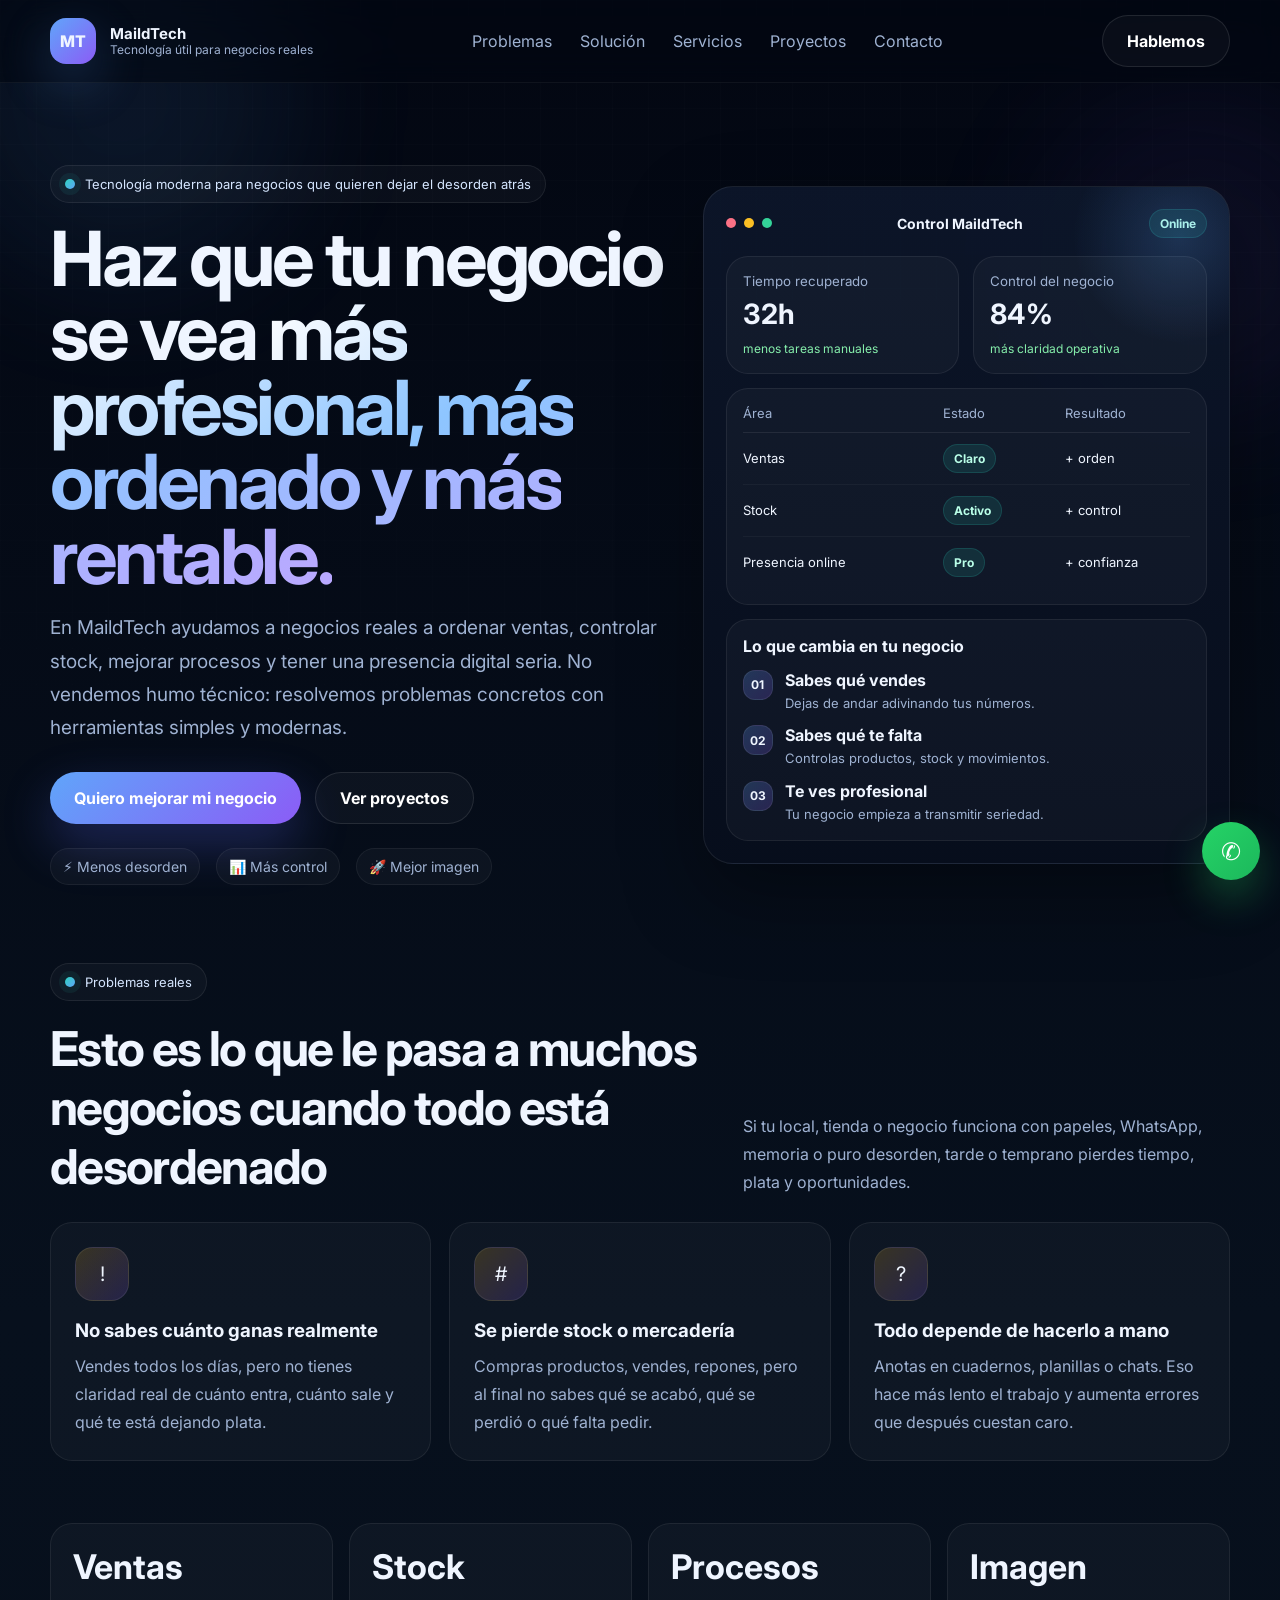
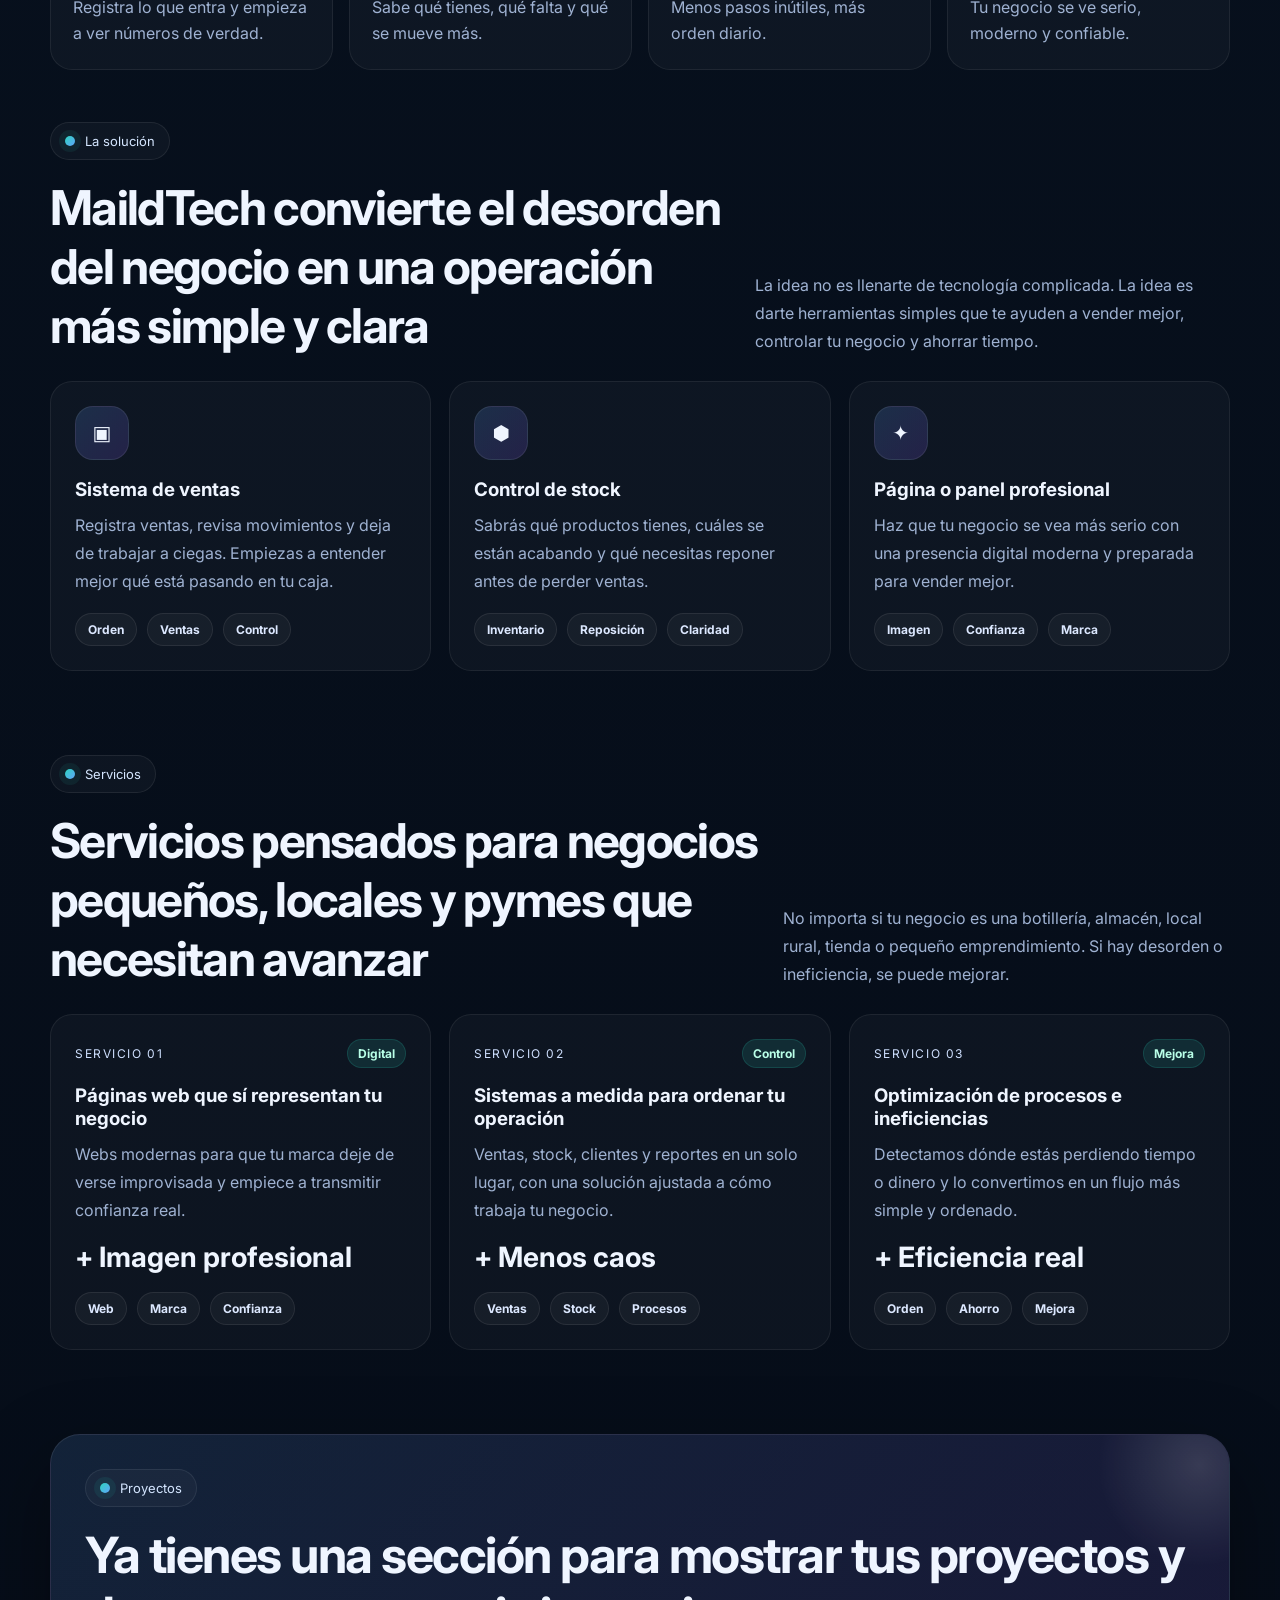
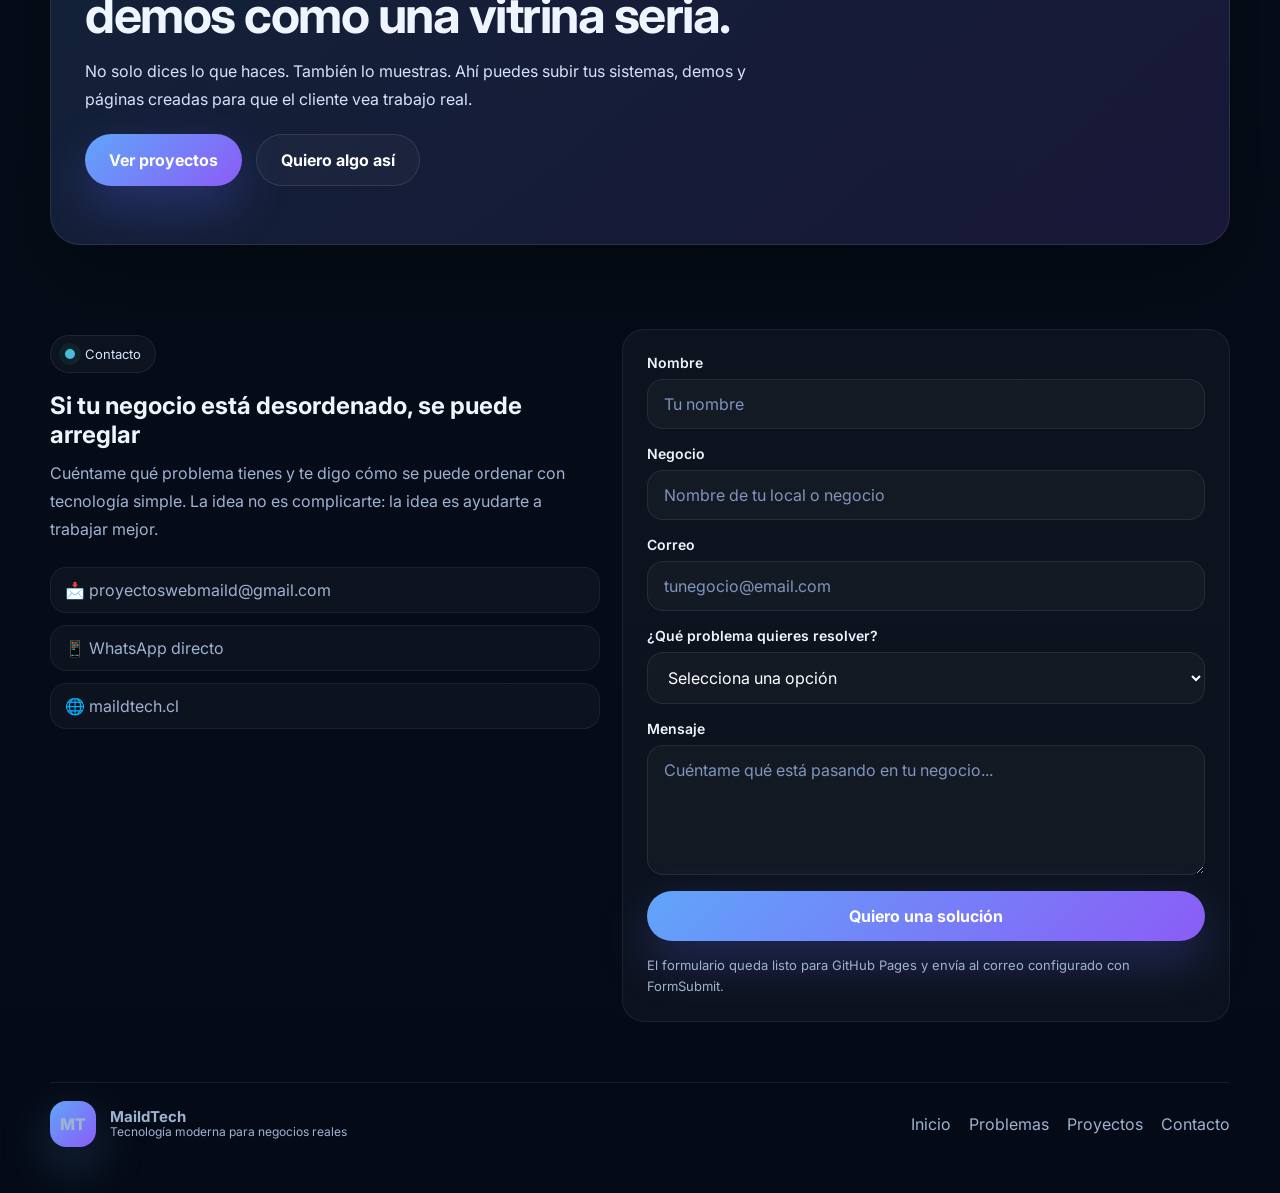
==== commit 56af4c75: "Add files via upload" ====
--- a/index.html
+++ b/index.html
@@ -1,49 +1,388 @@
 <!DOCTYPE html>
 <html lang="es">
 <head>
-<meta charset="UTF-8">
-<meta name="viewport" content="width=device-width, initial-scale=1.0">
-<title>MaildTech | Optimiza tu negocio</title>
-<link rel="stylesheet" href="styles.css">
+  <meta charset="UTF-8" />
+  <meta name="viewport" content="width=device-width, initial-scale=1.0" />
+  <title>MaildTech | Tecnología para ordenar y hacer crecer negocios reales</title>
+  <meta name="description" content="MaildTech ayuda a negocios reales a ordenar ventas, stock y procesos con tecnología moderna, diseño profesional y soluciones simples de usar." />
+  <link rel="preconnect" href="https://fonts.googleapis.com">
+  <link rel="preconnect" href="https://fonts.gstatic.com" crossorigin>
+  <link href="https://fonts.googleapis.com/css2?family=Inter:wght@400;500;600;700;800;900&display=swap" rel="stylesheet">
+  <link rel="stylesheet" href="styles.css" />
 </head>
 <body>
-
-<header class="nav">
-<h1>MaildTech</h1>
-<nav>
-<a href="#mejora">Mejora</a>
-<a href="#solucion">Solución</a>
-<a href="proyectos.html">Proyectos</a>
-<a href="#contacto">Contacto</a>
-</nav>
-</header>
-
-<section class="hero">
-<h2>Haz que tu negocio funcione de forma más ordenada, clara y profesional</h2>
-<p>Mejoramos tus procesos, ventas y control con tecnología simple y moderna.</p>
-<a class="btn" href="#contacto">Quiero mejorar mi negocio</a>
-</section>
-
-<section id="mejora" class="section">
-<h2>Oportunidades de mejora</h2>
-<ul>
-<li>Mayor claridad en ingresos y ventas</li>
-<li>Control completo de productos y stock</li>
-<li>Automatización de tareas diarias</li>
-</ul>
-</section>
-
-<section id="solucion" class="section">
-<h2>Soluciones MaildTech</h2>
-<div class="card">Sistema de ventas optimizado</div>
-<div class="card">Control inteligente de stock</div>
-<div class="card">Panel moderno y fácil de usar</div>
-</section>
-
-<section id="contacto" class="section">
-<h2>Hablemos</h2>
-<a class="btn" href="https://wa.me/56999981328">WhatsApp</a>
-</section>
-
+  <div class="bg-orb orb-1"></div>
+  <div class="bg-orb orb-2"></div>
+  <div class="bg-grid"></div>
+
+  <header class="topbar">
+    <div class="container nav">
+      <a href="#inicio" class="brand">
+        <span class="brand-mark">MT</span>
+        <span class="brand-copy">
+          <strong>MaildTech</strong>
+          <small>Tecnología útil para negocios reales</small>
+        </span>
+      </a>
+
+      <button class="menu-toggle" aria-label="Abrir menu">☰</button>
+
+      <nav class="nav-links">
+        <a href="#problemas">Problemas</a>
+        <a href="#solucion">Solución</a>
+        <a href="#servicios">Servicios</a>
+        <a href="proyectos.html">Proyectos</a>
+        <a href="#contacto">Contacto</a>
+      </nav>
+
+      <a class="btn btn-secondary nav-cta" href="#contacto">Hablemos</a>
+    </div>
+  </header>
+
+  <main>
+    <section class="hero" id="inicio">
+      <div class="container hero-grid">
+        <div class="hero-copy reveal">
+          <div class="pill">
+            <span class="pill-dot"></span>
+            Tecnología moderna para negocios que quieren dejar el desorden atrás
+          </div>
+
+          <h1>
+            Haz que tu negocio se vea
+            <span class="gradient-text">más profesional, más ordenado y más rentable.</span>
+          </h1>
+
+          <p class="lead">
+            En MaildTech ayudamos a negocios reales a ordenar ventas, controlar stock, mejorar procesos y tener una presencia digital seria. No vendemos humo técnico: resolvemos problemas concretos con herramientas simples y modernas.
+          </p>
+
+          <div class="hero-actions">
+            <a class="btn" href="#contacto">Quiero mejorar mi negocio</a>
+            <a class="btn btn-secondary" href="proyectos.html">Ver proyectos</a>
+          </div>
+
+          <div class="hero-points">
+            <span>⚡ Menos desorden</span>
+            <span>📊 Más control</span>
+            <span>🚀 Mejor imagen</span>
+          </div>
+        </div>
+
+        <div class="hero-visual reveal">
+          <div class="dashboard-card floating">
+            <div class="window-top">
+              <div class="window-dots"><span></span><span></span><span></span></div>
+              <div class="window-title">Control MaildTech</div>
+              <div class="status-pill">Online</div>
+            </div>
+
+            <div class="stats-grid">
+              <div class="mini-stat">
+                <small>Tiempo recuperado</small>
+                <strong>32h</strong>
+                <span>menos tareas manuales</span>
+              </div>
+              <div class="mini-stat">
+                <small>Control del negocio</small>
+                <strong>84%</strong>
+                <span>más claridad operativa</span>
+              </div>
+            </div>
+
+            <div class="feature-table">
+              <div class="feature-row head">
+                <span>Área</span>
+                <span>Estado</span>
+                <span>Resultado</span>
+              </div>
+              <div class="feature-row">
+                <span>Ventas</span>
+                <span><b class="tag">Claro</b></span>
+                <span>+ orden</span>
+              </div>
+              <div class="feature-row">
+                <span>Stock</span>
+                <span><b class="tag">Activo</b></span>
+                <span>+ control</span>
+              </div>
+              <div class="feature-row">
+                <span>Presencia online</span>
+                <span><b class="tag">Pro</b></span>
+                <span>+ confianza</span>
+              </div>
+            </div>
+
+            <div class="timeline-box">
+              <h3>Lo que cambia en tu negocio</h3>
+              <div class="timeline-item">
+                <span class="timeline-icon">01</span>
+                <div>
+                  <strong>Sabes qué vendes</strong>
+                  <p>Dejas de andar adivinando tus números.</p>
+                </div>
+              </div>
+              <div class="timeline-item">
+                <span class="timeline-icon">02</span>
+                <div>
+                  <strong>Sabes qué te falta</strong>
+                  <p>Controlas productos, stock y movimientos.</p>
+                </div>
+              </div>
+              <div class="timeline-item">
+                <span class="timeline-icon">03</span>
+                <div>
+                  <strong>Te ves profesional</strong>
+                  <p>Tu negocio empieza a transmitir seriedad.</p>
+                </div>
+              </div>
+            </div>
+          </div>
+        </div>
+      </div>
+    </section>
+
+    <section class="section" id="problemas">
+      <div class="container">
+        <div class="section-head reveal">
+          <div>
+            <div class="pill">
+              <span class="pill-dot"></span>
+              Problemas reales
+            </div>
+            <h2>Esto es lo que le pasa a muchos negocios cuando todo está desordenado</h2>
+          </div>
+          <p>Si tu local, tienda o negocio funciona con papeles, WhatsApp, memoria o puro desorden, tarde o temprano pierdes tiempo, plata y oportunidades.</p>
+        </div>
+
+        <div class="cards-grid three">
+          <article class="glass-card reveal warning-card">
+            <div class="icon-box">!</div>
+            <h3>No sabes cuánto ganas realmente</h3>
+            <p>Vendes todos los días, pero no tienes claridad real de cuánto entra, cuánto sale y qué te está dejando plata.</p>
+          </article>
+          <article class="glass-card reveal warning-card">
+            <div class="icon-box">#</div>
+            <h3>Se pierde stock o mercadería</h3>
+            <p>Compras productos, vendes, repones, pero al final no sabes qué se acabó, qué se perdió o qué falta pedir.</p>
+          </article>
+          <article class="glass-card reveal warning-card">
+            <div class="icon-box">?</div>
+            <h3>Todo depende de hacerlo a mano</h3>
+            <p>Anotas en cuadernos, planillas o chats. Eso hace más lento el trabajo y aumenta errores que después cuestan caro.</p>
+          </article>
+        </div>
+      </div>
+    </section>
+
+    <section class="stats-strip">
+      <div class="container stats-list reveal">
+        <article class="stat-card">
+          <strong>Ventas</strong>
+          <p>Registra lo que entra y empieza a ver números de verdad.</p>
+        </article>
+        <article class="stat-card">
+          <strong>Stock</strong>
+          <p>Sabe qué tienes, qué falta y qué se mueve más.</p>
+        </article>
+        <article class="stat-card">
+          <strong>Procesos</strong>
+          <p>Menos pasos inútiles, más orden diario.</p>
+        </article>
+        <article class="stat-card">
+          <strong>Imagen</strong>
+          <p>Tu negocio se ve serio, moderno y confiable.</p>
+        </article>
+      </div>
+    </section>
+
+    <section class="section" id="solucion">
+      <div class="container">
+        <div class="section-head reveal">
+          <div>
+            <div class="pill">
+              <span class="pill-dot"></span>
+              La solución
+            </div>
+            <h2>MaildTech convierte el desorden del negocio en una operación más simple y clara</h2>
+          </div>
+          <p>La idea no es llenarte de tecnología complicada. La idea es darte herramientas simples que te ayuden a vender mejor, controlar tu negocio y ahorrar tiempo.</p>
+        </div>
+
+        <div class="cards-grid three">
+          <article class="glass-card reveal">
+            <div class="icon-box">▣</div>
+            <h3>Sistema de ventas</h3>
+            <p>Registra ventas, revisa movimientos y deja de trabajar a ciegas. Empiezas a entender mejor qué está pasando en tu caja.</p>
+            <div class="chips"><span>Orden</span><span>Ventas</span><span>Control</span></div>
+          </article>
+          <article class="glass-card reveal">
+            <div class="icon-box">⬢</div>
+            <h3>Control de stock</h3>
+            <p>Sabrás qué productos tienes, cuáles se están acabando y qué necesitas reponer antes de perder ventas.</p>
+            <div class="chips"><span>Inventario</span><span>Reposición</span><span>Claridad</span></div>
+          </article>
+          <article class="glass-card reveal">
+            <div class="icon-box">✦</div>
+            <h3>Página o panel profesional</h3>
+            <p>Haz que tu negocio se vea más serio con una presencia digital moderna y preparada para vender mejor.</p>
+            <div class="chips"><span>Imagen</span><span>Confianza</span><span>Marca</span></div>
+          </article>
+        </div>
+      </div>
+    </section>
+
+    <section class="section" id="servicios">
+      <div class="container">
+        <div class="section-head reveal">
+          <div>
+            <div class="pill">
+              <span class="pill-dot"></span>
+              Servicios
+            </div>
+            <h2>Servicios pensados para negocios pequeños, locales y pymes que necesitan avanzar</h2>
+          </div>
+          <p>No importa si tu negocio es una botillería, almacén, local rural, tienda o pequeño emprendimiento. Si hay desorden o ineficiencia, se puede mejorar.</p>
+        </div>
+
+        <div class="cards-grid three">
+          <article class="solution-card reveal">
+            <div class="solution-top">
+              <span class="kicker">Servicio 01</span>
+              <span class="tag">Digital</span>
+            </div>
+            <h3>Páginas web que sí representan tu negocio</h3>
+            <p>Webs modernas para que tu marca deje de verse improvisada y empiece a transmitir confianza real.</p>
+            <strong class="metric">+ Imagen profesional</strong>
+            <div class="chips"><span>Web</span><span>Marca</span><span>Confianza</span></div>
+          </article>
+
+          <article class="solution-card reveal">
+            <div class="solution-top">
+              <span class="kicker">Servicio 02</span>
+              <span class="tag">Control</span>
+            </div>
+            <h3>Sistemas a medida para ordenar tu operación</h3>
+            <p>Ventas, stock, clientes y reportes en un solo lugar, con una solución ajustada a cómo trabaja tu negocio.</p>
+            <strong class="metric">+ Menos caos</strong>
+            <div class="chips"><span>Ventas</span><span>Stock</span><span>Procesos</span></div>
+          </article>
+
+          <article class="solution-card reveal">
+            <div class="solution-top">
+              <span class="kicker">Servicio 03</span>
+              <span class="tag">Mejora</span>
+            </div>
+            <h3>Optimización de procesos e ineficiencias</h3>
+            <p>Detectamos dónde estás perdiendo tiempo o dinero y lo convertimos en un flujo más simple y ordenado.</p>
+            <strong class="metric">+ Eficiencia real</strong>
+            <div class="chips"><span>Orden</span><span>Ahorro</span><span>Mejora</span></div>
+          </article>
+        </div>
+      </div>
+    </section>
+
+    <section class="section project-preview">
+      <div class="container">
+        <div class="preview-band reveal">
+          <div>
+            <div class="pill">
+              <span class="pill-dot"></span>
+              Proyectos
+            </div>
+            <h2>Ya tienes una sección para mostrar tus proyectos y demos como una vitrina seria.</h2>
+            <p>No solo dices lo que haces. También lo muestras. Ahí puedes subir tus sistemas, demos y páginas creadas para que el cliente vea trabajo real.</p>
+          </div>
+          <div class="hero-actions">
+            <a class="btn" href="proyectos.html">Ver proyectos</a>
+            <a class="btn btn-secondary" href="#contacto">Quiero algo así</a>
+          </div>
+        </div>
+      </div>
+    </section>
+
+    <section class="section" id="contacto">
+      <div class="container contact-grid">
+        <div class="contact-copy reveal">
+          <div class="pill">
+            <span class="pill-dot"></span>
+            Contacto
+          </div>
+          <h2>Si tu negocio está desordenado, se puede arreglar</h2>
+          <p>Cuéntame qué problema tienes y te digo cómo se puede ordenar con tecnología simple. La idea no es complicarte: la idea es ayudarte a trabajar mejor.</p>
+
+          <div class="contact-list">
+            <a href="mailto:proyectoswebmaild@gmail.com">📩 proyectoswebmaild@gmail.com</a>
+            <a href="https://wa.me/56999981328?text=Hola%20MaildTech,%20quiero%20ordenar%20mi%20negocio" target="_blank" rel="noopener">📱 WhatsApp directo</a>
+            <span>🌐 maildtech.cl</span>
+          </div>
+        </div>
+
+        <div class="contact-card reveal">
+          <form id="contactForm" action="https://formsubmit.co/proyectoswebmaild@gmail.com" method="POST">
+            <input type="hidden" name="_subject" value="Nuevo contacto desde MaildTech">
+            <input type="hidden" name="_captcha" value="false">
+            <input type="hidden" name="_template" value="table">
+
+            <div class="field">
+              <label for="nombre">Nombre</label>
+              <input id="nombre" name="nombre" type="text" placeholder="Tu nombre" required>
+            </div>
+
+            <div class="field">
+              <label for="negocio">Negocio</label>
+              <input id="negocio" name="negocio" type="text" placeholder="Nombre de tu local o negocio">
+            </div>
+
+            <div class="field">
+              <label for="email">Correo</label>
+              <input id="email" name="email" type="email" placeholder="tunegocio@email.com" required>
+            </div>
+
+            <div class="field">
+              <label for="problema">¿Qué problema quieres resolver?</label>
+              <select id="problema" name="problema" required>
+                <option value="">Selecciona una opción</option>
+                <option>No tengo control de ventas</option>
+                <option>No controlo bien mi stock</option>
+                <option>Mi negocio no se ve profesional online</option>
+                <option>Quiero ordenar todo</option>
+              </select>
+            </div>
+
+            <div class="field">
+              <label for="mensaje">Mensaje</label>
+              <textarea id="mensaje" name="mensaje" rows="5" placeholder="Cuéntame qué está pasando en tu negocio..." required></textarea>
+            </div>
+
+            <button type="submit" class="btn full">Quiero una solución</button>
+            <p class="form-note">El formulario queda listo para GitHub Pages y envía al correo configurado con FormSubmit.</p>
+          </form>
+        </div>
+      </div>
+    </section>
+  </main>
+
+  <a class="whatsapp-float" href="https://wa.me/56999981328?text=Hola%20MaildTech,%20quiero%20mejorar%20mi%20negocio" target="_blank" rel="noopener" aria-label="WhatsApp">✆</a>
+
+  <footer class="footer">
+    <div class="container footer-wrap">
+      <div class="brand">
+        <span class="brand-mark">MT</span>
+        <span class="brand-copy">
+          <strong>MaildTech</strong>
+          <small>Tecnología moderna para negocios reales</small>
+        </span>
+      </div>
+      <div class="footer-links">
+        <a href="#inicio">Inicio</a>
+        <a href="#problemas">Problemas</a>
+        <a href="proyectos.html">Proyectos</a>
+        <a href="#contacto">Contacto</a>
+      </div>
+    </div>
+  </footer>
+
+  <script src="script.js"></script>
 </body>
 </html>
--- a/styles.css
+++ b/styles.css
@@ -1,6 +1,206 @@
-body{background:#050b16;color:#fff;font-family:sans-serif;text-align:center}
-.nav{display:flex;justify-content:space-between;padding:20px}
-.hero{padding:60px}
-.section{padding:40px}
-.btn{background:#4f46e5;padding:12px 24px;border-radius:10px}
-.card{background:#111827;padding:20px;margin:10px;border-radius:15px}+:root{
+  --bg:#050b16;
+  --bg-2:#091427;
+  --text:#eff5ff;
+  --muted:#9fb2d2;
+  --primary:#60a5fa;
+  --primary-2:#8b5cf6;
+  --accent:#2dd4bf;
+  --success:#86efac;
+  --warning:#fbbf24;
+  --shadow:0 30px 80px rgba(0,0,0,.35);
+  --max:1180px;
+}
+*{box-sizing:border-box}
+html{scroll-behavior:smooth}
+body{
+  margin:0;
+  color:var(--text);
+  background:
+    radial-gradient(circle at 12% 18%, rgba(96,165,250,.16), transparent 0 26%),
+    radial-gradient(circle at 86% 12%, rgba(139,92,246,.12), transparent 0 24%),
+    linear-gradient(180deg, #030712 0%, #07101d 30%, #050b16 100%);
+  font-family:"Inter",system-ui,-apple-system,BlinkMacSystemFont,"Segoe UI",sans-serif;
+  overflow-x:hidden;
+}
+a{color:inherit;text-decoration:none}
+button,input,textarea,select{font:inherit}
+.container{width:min(calc(100% - 32px), var(--max));margin:0 auto;position:relative;z-index:2}
+.bg-grid{
+  position:fixed; inset:0;
+  background-image:linear-gradient(rgba(255,255,255,.03) 1px, transparent 1px), linear-gradient(90deg, rgba(255,255,255,.03) 1px, transparent 1px);
+  background-size:36px 36px;
+  mask-image:linear-gradient(to bottom, rgba(0,0,0,.45), rgba(0,0,0,.08));
+  pointer-events:none;
+  z-index:0;
+}
+.bg-orb{position:fixed;border-radius:50%;filter:blur(70px);pointer-events:none;opacity:.55;z-index:0}
+.orb-1{width:360px;height:360px;background:rgba(96,165,250,.16);top:-80px;left:-60px}
+.orb-2{width:320px;height:320px;background:rgba(139,92,246,.14);top:100px;right:-80px}
+.topbar{position:sticky;top:0;z-index:50;backdrop-filter:blur(18px);background:rgba(3,8,18,.58);border-bottom:1px solid rgba(255,255,255,.05)}
+.nav{min-height:82px;display:flex;align-items:center;justify-content:space-between;gap:24px}
+.brand{display:flex;align-items:center;gap:14px}
+.brand-mark{
+  width:46px;height:46px;border-radius:16px;display:grid;place-items:center;
+  background:linear-gradient(135deg,var(--primary),var(--primary-2));
+  box-shadow:0 18px 50px rgba(96,165,250,.25);
+  font-weight:800;
+}
+.brand-copy{display:flex;flex-direction:column;line-height:1.1}
+.brand-copy strong{font-size:15px}
+.brand-copy small{font-size:12px;color:var(--muted)}
+.nav-links{display:flex;align-items:center;gap:28px;color:var(--muted)}
+.nav-links a:hover{color:#fff}
+.menu-toggle{display:none;background:none;border:none;color:#fff;font-size:26px}
+.btn{
+  display:inline-flex;align-items:center;justify-content:center;
+  padding:15px 24px;border-radius:999px;border:none;cursor:pointer;
+  font-weight:700;transition:transform .22s ease, box-shadow .22s ease;
+  background:linear-gradient(135deg,var(--primary),var(--primary-2));color:#fff;
+  box-shadow:0 20px 50px rgba(93,109,255,.28);
+}
+.btn:hover{transform:translateY(-2px);box-shadow:0 16px 34px rgba(0,0,0,.28)}
+.btn-secondary{background:rgba(255,255,255,.03);border:1px solid rgba(255,255,255,.1);box-shadow:none}
+.btn.full{width:100%}
+.btn-disabled{opacity:.45;cursor:not-allowed;pointer-events:none}
+.hero{padding:82px 0 36px}
+.projects-hero{padding-bottom:10px}
+.hero-grid{display:grid;grid-template-columns:1.08fr .92fr;gap:34px;align-items:center}
+.pill{
+  display:inline-flex;align-items:center;gap:10px;padding:10px 14px;border-radius:999px;
+  background:rgba(255,255,255,.03);border:1px solid rgba(255,255,255,.08);font-size:13px;color:#d5e6ff;margin-bottom:18px;
+}
+.pill-dot{
+  width:10px;height:10px;border-radius:50%;
+  background:linear-gradient(135deg,var(--accent),var(--primary));
+  box-shadow:0 0 0 6px rgba(45,212,191,.08);
+}
+.hero h1,.projects-intro h1{margin:0 0 18px;font-size:clamp(42px,6vw,76px);line-height:.98;letter-spacing:-.045em}
+.gradient-text{
+  background:linear-gradient(135deg,#fff 0%, #8ec5ff 38%, #baa8ff 100%);
+  -webkit-background-clip:text;background-clip:text;color:transparent;
+}
+.lead{margin:0 0 28px;max-width:62ch;color:var(--muted);line-height:1.75;font-size:clamp(17px,2vw,19px)}
+.hero-actions{display:flex;gap:14px;flex-wrap:wrap;margin-bottom:24px}
+.hero-points{display:flex;gap:16px;flex-wrap:wrap;color:var(--muted);font-size:14px}
+.hero-points span{padding:9px 12px;border-radius:999px;background:rgba(255,255,255,.03);border:1px solid rgba(255,255,255,.06)}
+.dashboard-card{
+  border-radius:30px;background:linear-gradient(180deg, rgba(13,23,43,.9), rgba(7,14,28,.96));
+  border:1px solid rgba(255,255,255,.08);box-shadow:var(--shadow);padding:22px;position:relative;overflow:hidden;
+}
+.dashboard-card::before{
+  content:"";position:absolute;right:-60px;top:-60px;width:220px;height:220px;border-radius:50%;
+  background:radial-gradient(circle, rgba(96,165,250,.2), transparent 68%);
+}
+.floating{animation:floatY 5.5s ease-in-out infinite}
+@keyframes floatY{0%,100%{transform:translateY(0)}50%{transform:translateY(-10px)}}
+.window-top{display:flex;align-items:center;justify-content:space-between;gap:12px;margin-bottom:18px}
+.window-dots{display:flex;gap:8px}
+.window-dots span{width:10px;height:10px;border-radius:50%}
+.window-dots span:nth-child(1){background:#fb7185}
+.window-dots span:nth-child(2){background:#fbbf24}
+.window-dots span:nth-child(3){background:#34d399}
+.window-title{font-size:14px;font-weight:700}
+.status-pill,.tag{
+  display:inline-flex;align-items:center;justify-content:center;
+  padding:6px 10px;border-radius:999px;border:1px solid rgba(45,212,191,.16);
+  background:rgba(45,212,191,.12);color:#b9ffe8;font-size:12px;font-weight:700;
+}
+.stats-grid{display:grid;grid-template-columns:1fr 1fr;gap:14px;margin-bottom:14px}
+.mini-stat,.timeline-box,.feature-table,.stat-card,.glass-card,.solution-card,.contact-card,.preview-band{
+  background:rgba(255,255,255,.03);border:1px solid rgba(255,255,255,.07);border-radius:22px;
+}
+.mini-stat{padding:16px}
+.mini-stat small{display:block;color:var(--muted);margin-bottom:8px}
+.mini-stat strong{display:block;font-size:28px;margin-bottom:6px}
+.mini-stat span{font-size:12px;color:var(--success)}
+.feature-table{padding:16px;margin-bottom:14px}
+.feature-row{display:grid;grid-template-columns:1.2fr .7fr .8fr;gap:12px;align-items:center;padding:11px 0;border-bottom:1px solid rgba(255,255,255,.04);font-size:13px}
+.feature-row:last-child{border-bottom:none}
+.feature-row.head{padding-top:0;color:var(--muted);border-bottom:1px solid rgba(255,255,255,.08)}
+.timeline-box{padding:16px}
+.timeline-box h3{margin:0 0 14px;font-size:16px}
+.timeline-item{display:grid;grid-template-columns:30px 1fr;gap:12px;align-items:flex-start;margin-bottom:12px}
+.timeline-item:last-child{margin-bottom:0}
+.timeline-icon{
+  width:30px;height:30px;border-radius:12px;display:grid;place-items:center;
+  background:linear-gradient(135deg, rgba(96,165,250,.24), rgba(139,92,246,.22));
+  border:1px solid rgba(255,255,255,.08);font-size:12px;font-weight:700;
+}
+.timeline-item p{margin:4px 0 0;color:var(--muted);font-size:13px;line-height:1.5}
+.section{padding:42px 0}
+.stats-strip{padding:20px 0 10px}
+.stats-list{display:grid;grid-template-columns:repeat(4,1fr);gap:16px}
+.stat-card{padding:22px}
+.stat-card strong{display:block;font-size:34px;margin-bottom:8px}
+.stat-card p{margin:0;color:var(--muted);line-height:1.6}
+.section-head{display:flex;justify-content:space-between;align-items:end;gap:20px;margin-bottom:26px}
+.section-head h2{margin:0;font-size:clamp(30px,4vw,48px);letter-spacing:-.035em}
+.section-head p{margin:0;max-width:62ch;color:var(--muted);line-height:1.75}
+.cards-grid{display:grid;gap:18px}
+.cards-grid.three{grid-template-columns:repeat(3,1fr)}
+.glass-card,.solution-card{padding:24px;transition:transform .22s ease,border-color .22s ease,background .22s ease}
+.glass-card:hover,.solution-card:hover,.contact-card:hover,.preview-band:hover{transform:translateY(-4px);border-color:rgba(96,165,250,.32);background:rgba(255,255,255,.05)}
+.warning-card .icon-box{background:linear-gradient(135deg, rgba(251,191,36,.18), rgba(139,92,246,.18))}
+.icon-box{
+  width:54px;height:54px;border-radius:18px;display:grid;place-items:center;background:linear-gradient(135deg, rgba(96,165,250,.18), rgba(139,92,246,.18));
+  border:1px solid rgba(255,255,255,.08);font-size:20px;margin-bottom:18px;
+}
+.glass-card h3,.solution-card h3,.contact-copy h2,.preview-band h2{margin:0 0 10px}
+.glass-card p,.solution-card p,.contact-copy p,.preview-band p{margin:0;color:var(--muted);line-height:1.75}
+.chips{display:flex;flex-wrap:wrap;gap:10px;margin-top:18px}
+.chips span{font-size:12px;font-weight:700;padding:8px 12px;border-radius:999px;background:rgba(255,255,255,.04);border:1px solid rgba(255,255,255,.08);color:#dce8ff}
+.solution-top{display:flex;justify-content:space-between;align-items:center;gap:12px;margin-bottom:16px}
+.kicker{font-size:12px;letter-spacing:.13em;text-transform:uppercase;color:#cfe0ff}
+.metric{display:block;font-size:28px;margin:16px 0 6px}
+.cta-band,.preview-band{
+  border-radius:30px;padding:34px;background:linear-gradient(135deg, rgba(96,165,250,.14), rgba(139,92,246,.14));
+  border:1px solid rgba(255,255,255,.09);box-shadow:var(--shadow);position:relative;overflow:hidden;
+}
+.cta-band::after,.preview-band::after{
+  content:"";position:absolute;right:-80px;top:-80px;width:220px;height:220px;border-radius:50%;
+  background:radial-gradient(circle, rgba(255,255,255,.14), transparent 65%);
+}
+.cta-band h2,.preview-band h2{margin:0 0 12px;font-size:clamp(30px,4vw,50px);letter-spacing:-.03em}
+.cta-band p,.preview-band p{margin:0 0 20px;max-width:68ch;color:#d7e3fb;line-height:1.8}
+.contact-grid{display:grid;grid-template-columns:.95fr 1.05fr;gap:22px;align-items:start}
+.contact-copy{padding-top:6px}
+.contact-list{display:grid;gap:12px;margin-top:24px}
+.contact-list a,.contact-list span{color:var(--muted);padding:12px 14px;border-radius:16px;background:rgba(255,255,255,.03);border:1px solid rgba(255,255,255,.06)}
+.contact-card{padding:24px}
+.field{display:grid;gap:8px;margin-bottom:16px}
+.field label{font-size:14px;font-weight:600}
+.field input,.field textarea,.field select{
+  width:100%;background:rgba(255,255,255,.03);border:1px solid rgba(255,255,255,.08);color:#fff;border-radius:16px;padding:14px 16px;outline:none;
+}
+.field input::placeholder,.field textarea::placeholder{color:#7f95bb}
+.field input:focus,.field textarea:focus,.field select:focus{border-color:rgba(96,165,250,.48);box-shadow:0 0 0 4px rgba(96,165,250,.12)}
+.form-note{margin:14px 0 0;color:var(--muted);font-size:13px;line-height:1.6}
+.projects-intro{text-align:center;max-width:900px;margin:0 auto}
+.project-showcase .project-buttons{display:flex;gap:12px;flex-wrap:wrap;margin-top:20px}
+.whatsapp-float{
+  position:fixed;right:20px;bottom:20px;z-index:40;width:58px;height:58px;border-radius:50%;display:grid;place-items:center;
+  background:linear-gradient(135deg,#25d366,#1cb85c);color:#fff;font-size:24px;font-weight:800;box-shadow:0 18px 40px rgba(37,211,102,.3);
+}
+.footer{padding:18px 0 46px;color:var(--muted)}
+.footer-wrap{display:flex;justify-content:space-between;gap:20px;align-items:center;padding-top:18px;border-top:1px solid rgba(255,255,255,.08)}
+.footer-links{display:flex;gap:18px;flex-wrap:wrap}
+.reveal{opacity:0;transform:translateY(22px);transition:opacity .7s ease,transform .7s ease}
+.reveal.visible{opacity:1;transform:translateY(0)}
+@media (max-width:1100px){
+  .hero-grid,.contact-grid{grid-template-columns:1fr}
+  .cards-grid.three,.stats-list{grid-template-columns:1fr 1fr}
+  .section-head{flex-direction:column;align-items:flex-start}
+}
+@media (max-width:760px){
+  .nav{flex-wrap:wrap;padding:14px 0}
+  .menu-toggle{display:block}
+  .nav-links{display:none;width:100%;flex-direction:column;align-items:flex-start;gap:14px;padding:12px 0 4px}
+  .nav-links.open{display:flex}
+  .nav-cta{display:none}
+  .hero{padding-top:52px}
+  .stats-grid,.stats-list,.cards-grid.three{grid-template-columns:1fr}
+  .feature-row{grid-template-columns:1fr .75fr .75fr}
+  .footer-wrap{flex-direction:column;align-items:flex-start}
+  .hero-actions,.project-showcase .project-buttons{flex-direction:column;align-items:stretch}
+}
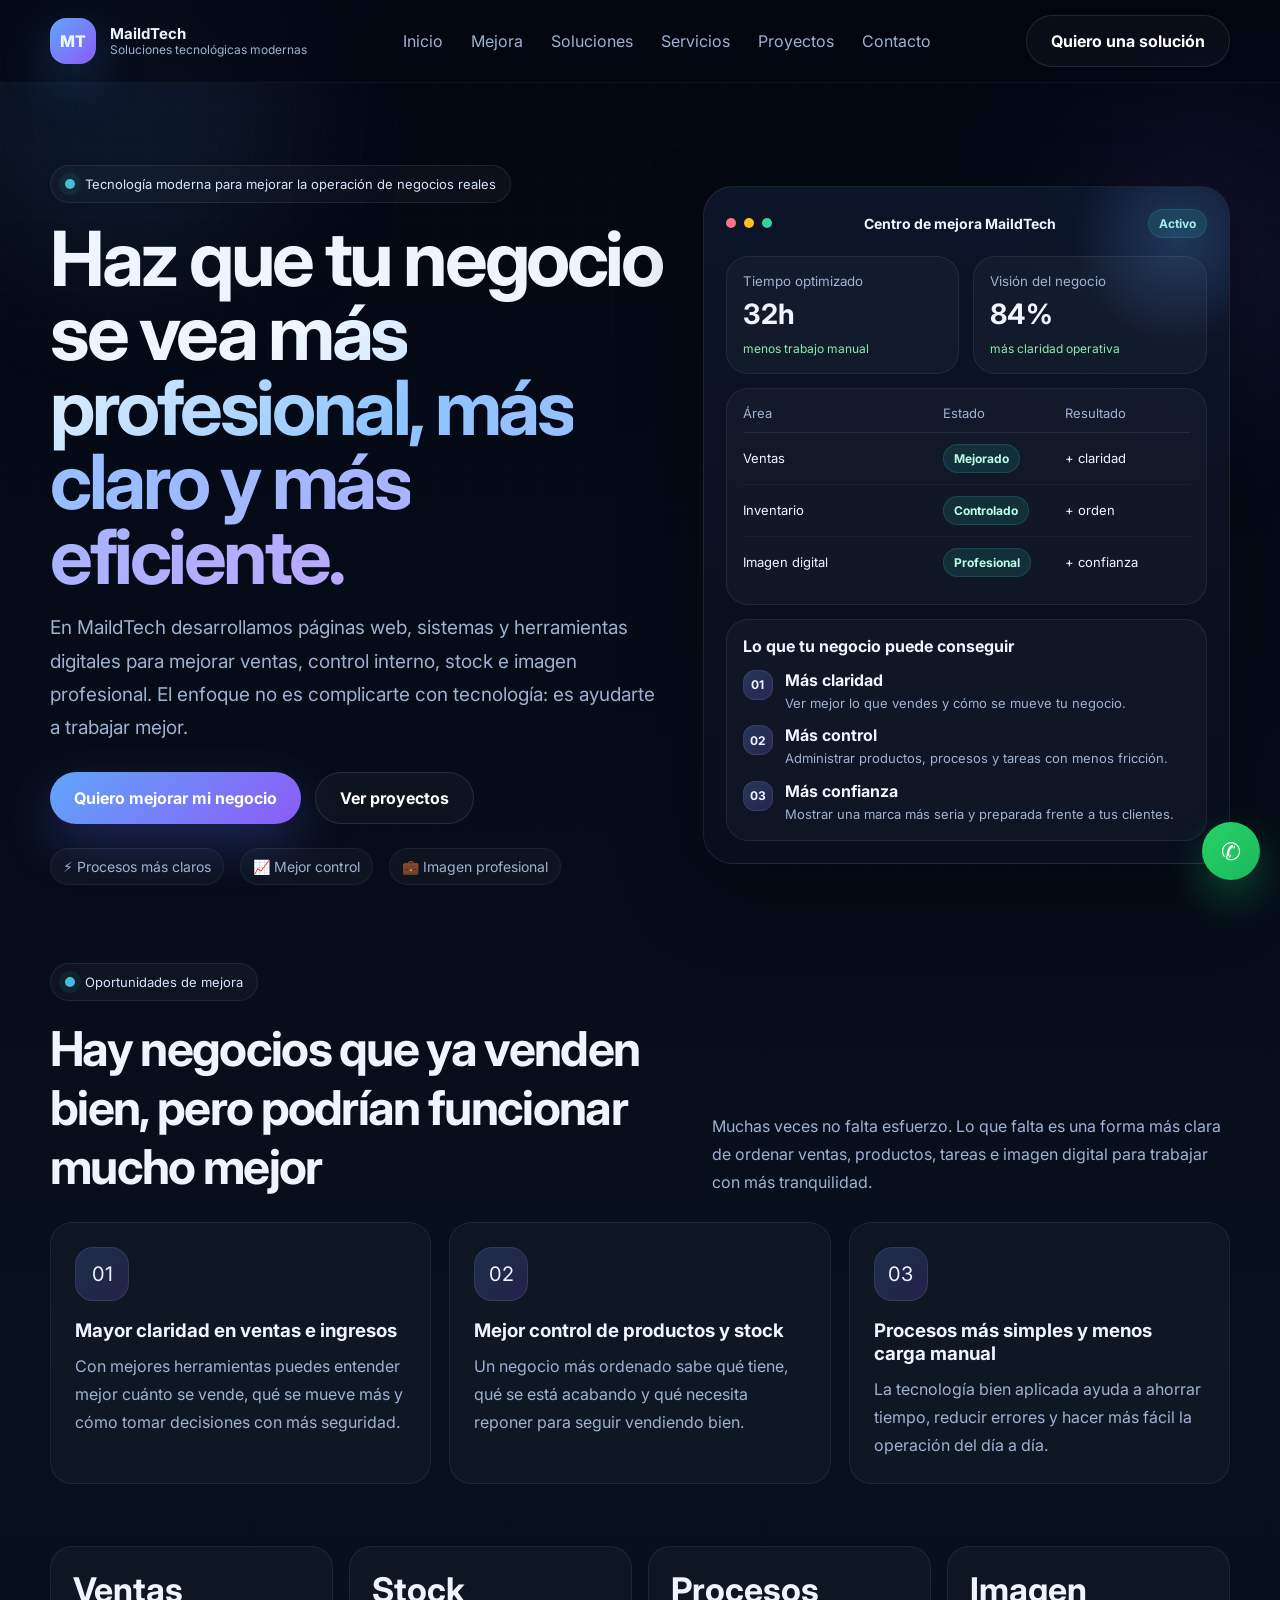
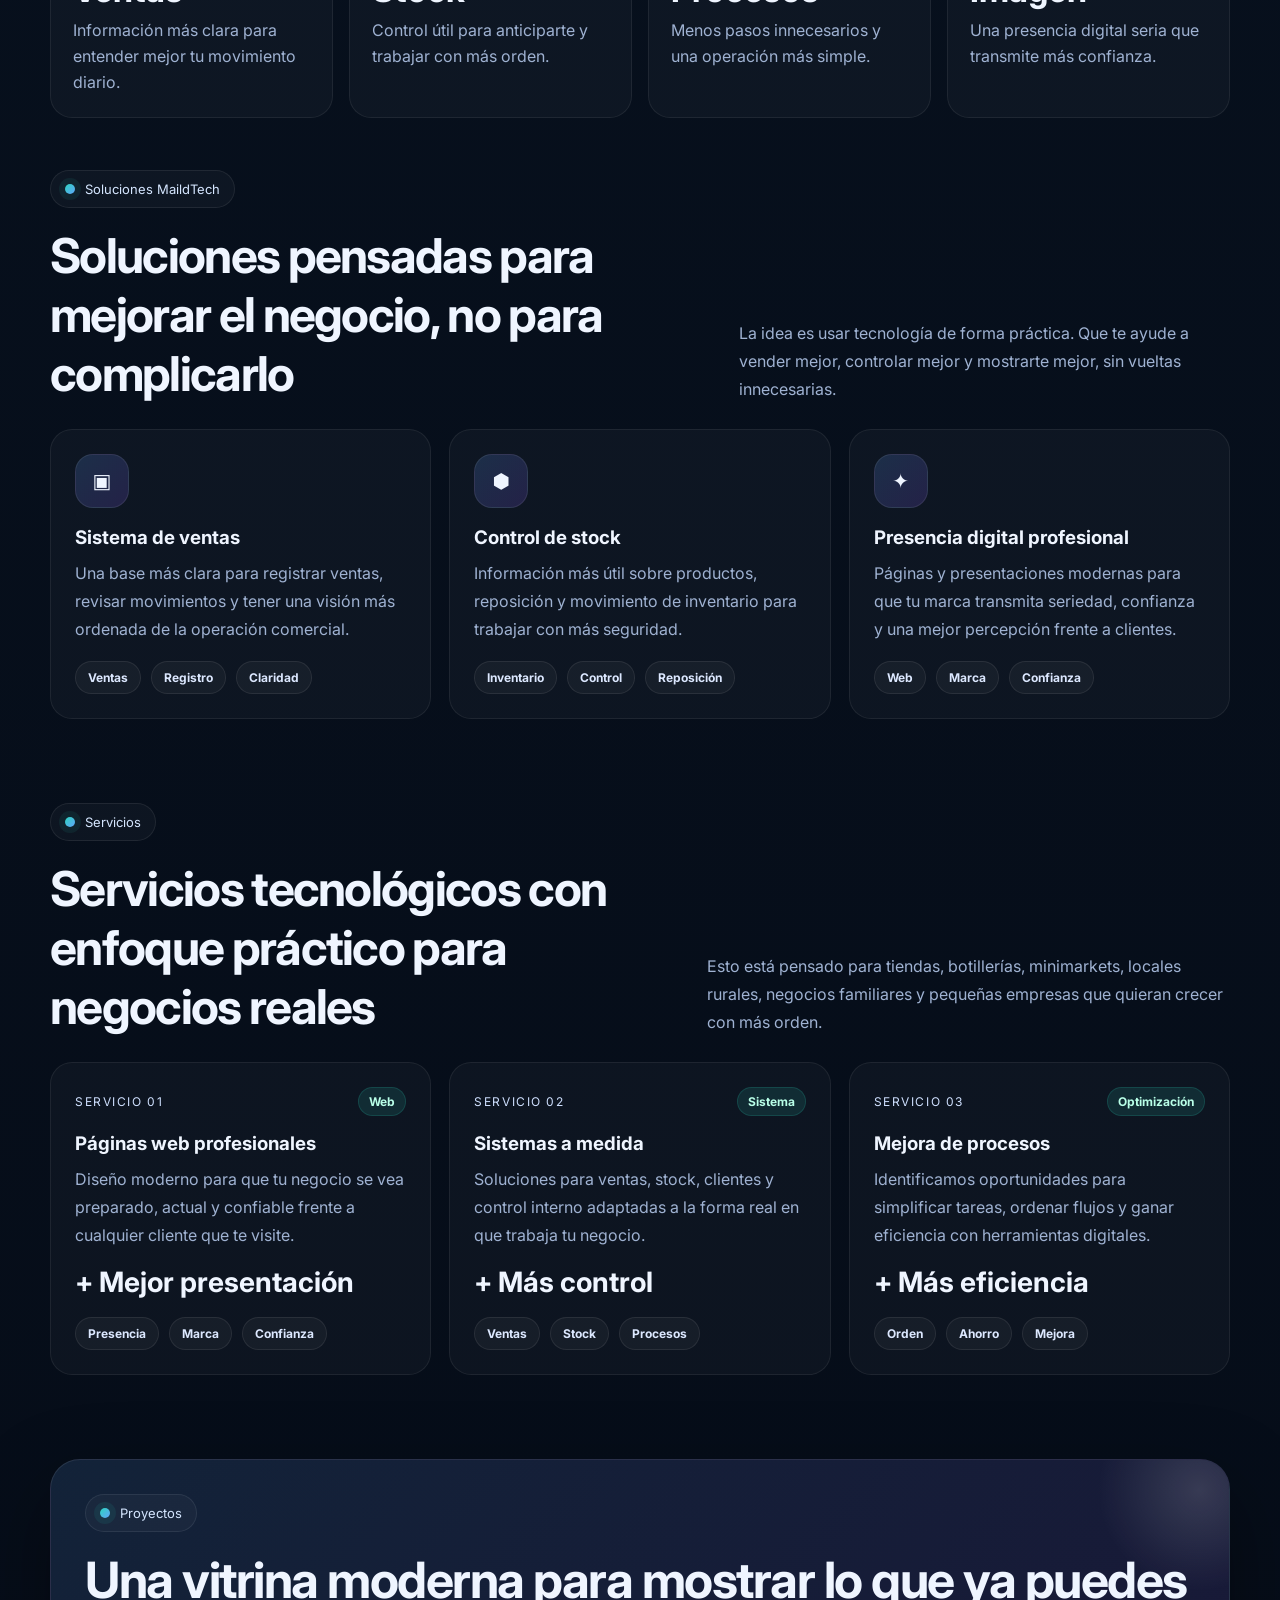
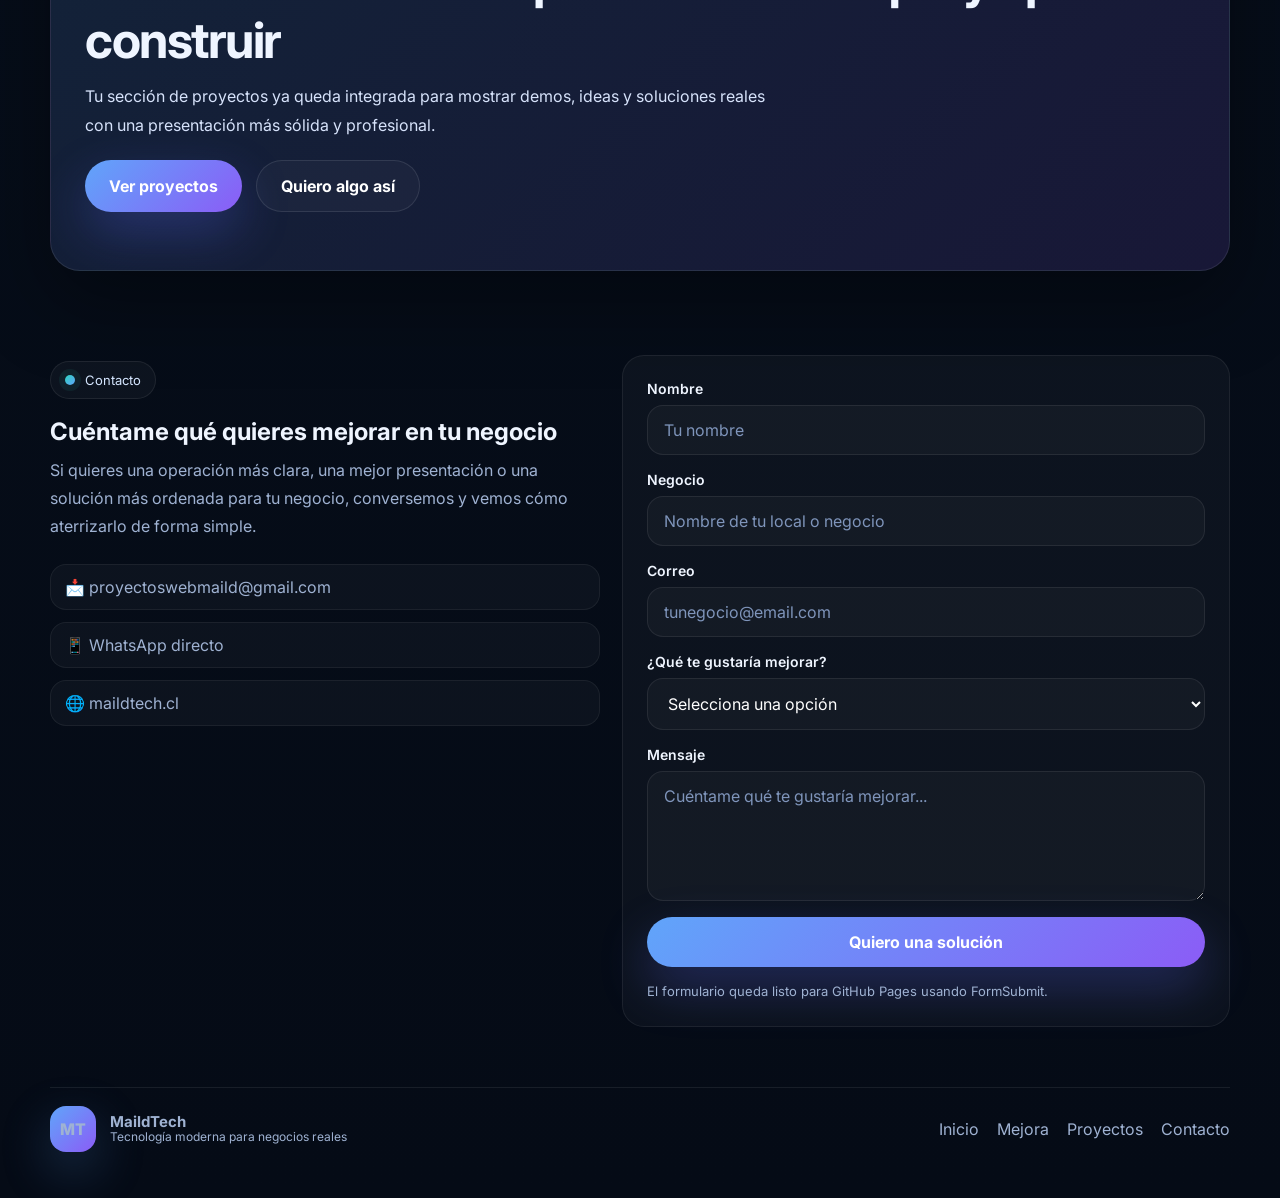
==== commit dca50e0f: "Add files via upload" ====
--- a/index.html
+++ b/index.html
@@ -3,8 +3,11 @@
 <head>
   <meta charset="UTF-8" />
   <meta name="viewport" content="width=device-width, initial-scale=1.0" />
-  <title>MaildTech | Tecnología para ordenar y hacer crecer negocios reales</title>
-  <meta name="description" content="MaildTech ayuda a negocios reales a ordenar ventas, stock y procesos con tecnología moderna, diseño profesional y soluciones simples de usar." />
+  <title>MaildTech | Soluciones tecnológicas para negocios reales</title>
+  <meta name="description" content="MaildTech crea páginas web, sistemas y soluciones digitales para mejorar ventas, control, stock e imagen profesional de negocios reales." />
+  <meta property="og:title" content="MaildTech" />
+  <meta property="og:description" content="Tecnología moderna para mejorar procesos, control e imagen de negocios reales." />
+  <meta property="og:type" content="website" />
   <link rel="preconnect" href="https://fonts.googleapis.com">
   <link rel="preconnect" href="https://fonts.gstatic.com" crossorigin>
   <link href="https://fonts.googleapis.com/css2?family=Inter:wght@400;500;600;700;800;900&display=swap" rel="stylesheet">
@@ -21,21 +24,22 @@
         <span class="brand-mark">MT</span>
         <span class="brand-copy">
           <strong>MaildTech</strong>
-          <small>Tecnología útil para negocios reales</small>
+          <small>Soluciones tecnológicas modernas</small>
         </span>
       </a>
 
       <button class="menu-toggle" aria-label="Abrir menu">☰</button>
 
       <nav class="nav-links">
-        <a href="#problemas">Problemas</a>
-        <a href="#solucion">Solución</a>
+        <a href="#inicio">Inicio</a>
+        <a href="#mejora">Mejora</a>
+        <a href="#soluciones">Soluciones</a>
         <a href="#servicios">Servicios</a>
         <a href="proyectos.html">Proyectos</a>
         <a href="#contacto">Contacto</a>
       </nav>
 
-      <a class="btn btn-secondary nav-cta" href="#contacto">Hablemos</a>
+      <a class="btn btn-secondary nav-cta" href="#contacto">Quiero una solución</a>
     </div>
   </header>
 
@@ -45,16 +49,16 @@
         <div class="hero-copy reveal">
           <div class="pill">
             <span class="pill-dot"></span>
-            Tecnología moderna para negocios que quieren dejar el desorden atrás
+            Tecnología moderna para mejorar la operación de negocios reales
           </div>
 
           <h1>
             Haz que tu negocio se vea
-            <span class="gradient-text">más profesional, más ordenado y más rentable.</span>
+            <span class="gradient-text">más profesional, más claro y más eficiente.</span>
           </h1>
 
           <p class="lead">
-            En MaildTech ayudamos a negocios reales a ordenar ventas, controlar stock, mejorar procesos y tener una presencia digital seria. No vendemos humo técnico: resolvemos problemas concretos con herramientas simples y modernas.
+            En MaildTech desarrollamos páginas web, sistemas y herramientas digitales para mejorar ventas, control interno, stock e imagen profesional. El enfoque no es complicarte con tecnología: es ayudarte a trabajar mejor.
           </p>
 
           <div class="hero-actions">
@@ -63,28 +67,30 @@
           </div>
 
           <div class="hero-points">
-            <span>⚡ Menos desorden</span>
-            <span>📊 Más control</span>
-            <span>🚀 Mejor imagen</span>
+            <span>⚡ Procesos más claros</span>
+            <span>📈 Mejor control</span>
+            <span>💼 Imagen profesional</span>
           </div>
         </div>
 
         <div class="hero-visual reveal">
           <div class="dashboard-card floating">
             <div class="window-top">
-              <div class="window-dots"><span></span><span></span><span></span></div>
-              <div class="window-title">Control MaildTech</div>
-              <div class="status-pill">Online</div>
+              <div class="window-dots">
+                <span></span><span></span><span></span>
+              </div>
+              <div class="window-title">Centro de mejora MaildTech</div>
+              <div class="status-pill">Activo</div>
             </div>
 
             <div class="stats-grid">
               <div class="mini-stat">
-                <small>Tiempo recuperado</small>
+                <small>Tiempo optimizado</small>
                 <strong>32h</strong>
-                <span>menos tareas manuales</span>
+                <span>menos trabajo manual</span>
               </div>
               <div class="mini-stat">
-                <small>Control del negocio</small>
+                <small>Visión del negocio</small>
                 <strong>84%</strong>
                 <span>más claridad operativa</span>
               </div>
@@ -98,42 +104,42 @@
               </div>
               <div class="feature-row">
                 <span>Ventas</span>
-                <span><b class="tag">Claro</b></span>
+                <span><b class="tag">Mejorado</b></span>
+                <span>+ claridad</span>
+              </div>
+              <div class="feature-row">
+                <span>Inventario</span>
+                <span><b class="tag">Controlado</b></span>
                 <span>+ orden</span>
               </div>
               <div class="feature-row">
-                <span>Stock</span>
-                <span><b class="tag">Activo</b></span>
-                <span>+ control</span>
-              </div>
-              <div class="feature-row">
-                <span>Presencia online</span>
-                <span><b class="tag">Pro</b></span>
+                <span>Imagen digital</span>
+                <span><b class="tag">Profesional</b></span>
                 <span>+ confianza</span>
               </div>
             </div>
 
             <div class="timeline-box">
-              <h3>Lo que cambia en tu negocio</h3>
+              <h3>Lo que tu negocio puede conseguir</h3>
               <div class="timeline-item">
                 <span class="timeline-icon">01</span>
                 <div>
-                  <strong>Sabes qué vendes</strong>
-                  <p>Dejas de andar adivinando tus números.</p>
+                  <strong>Más claridad</strong>
+                  <p>Ver mejor lo que vendes y cómo se mueve tu negocio.</p>
                 </div>
               </div>
               <div class="timeline-item">
                 <span class="timeline-icon">02</span>
                 <div>
-                  <strong>Sabes qué te falta</strong>
-                  <p>Controlas productos, stock y movimientos.</p>
+                  <strong>Más control</strong>
+                  <p>Administrar productos, procesos y tareas con menos fricción.</p>
                 </div>
               </div>
               <div class="timeline-item">
                 <span class="timeline-icon">03</span>
                 <div>
-                  <strong>Te ves profesional</strong>
-                  <p>Tu negocio empieza a transmitir seriedad.</p>
+                  <strong>Más confianza</strong>
+                  <p>Mostrar una marca más seria y preparada frente a tus clientes.</p>
                 </div>
               </div>
             </div>
@@ -142,34 +148,36 @@
       </div>
     </section>
 
-    <section class="section" id="problemas">
+    <section class="section" id="mejora">
       <div class="container">
         <div class="section-head reveal">
           <div>
             <div class="pill">
               <span class="pill-dot"></span>
-              Problemas reales
-            </div>
-            <h2>Esto es lo que le pasa a muchos negocios cuando todo está desordenado</h2>
-          </div>
-          <p>Si tu local, tienda o negocio funciona con papeles, WhatsApp, memoria o puro desorden, tarde o temprano pierdes tiempo, plata y oportunidades.</p>
+              Oportunidades de mejora
+            </div>
+            <h2>Hay negocios que ya venden bien, pero podrían funcionar mucho mejor</h2>
+          </div>
+          <p>Muchas veces no falta esfuerzo. Lo que falta es una forma más clara de ordenar ventas, productos, tareas e imagen digital para trabajar con más tranquilidad.</p>
         </div>
 
         <div class="cards-grid three">
-          <article class="glass-card reveal warning-card">
-            <div class="icon-box">!</div>
-            <h3>No sabes cuánto ganas realmente</h3>
-            <p>Vendes todos los días, pero no tienes claridad real de cuánto entra, cuánto sale y qué te está dejando plata.</p>
-          </article>
-          <article class="glass-card reveal warning-card">
-            <div class="icon-box">#</div>
-            <h3>Se pierde stock o mercadería</h3>
-            <p>Compras productos, vendes, repones, pero al final no sabes qué se acabó, qué se perdió o qué falta pedir.</p>
-          </article>
-          <article class="glass-card reveal warning-card">
-            <div class="icon-box">?</div>
-            <h3>Todo depende de hacerlo a mano</h3>
-            <p>Anotas en cuadernos, planillas o chats. Eso hace más lento el trabajo y aumenta errores que después cuestan caro.</p>
+          <article class="glass-card reveal">
+            <div class="icon-box">01</div>
+            <h3>Mayor claridad en ventas e ingresos</h3>
+            <p>Con mejores herramientas puedes entender mejor cuánto se vende, qué se mueve más y cómo tomar decisiones con más seguridad.</p>
+          </article>
+
+          <article class="glass-card reveal">
+            <div class="icon-box">02</div>
+            <h3>Mejor control de productos y stock</h3>
+            <p>Un negocio más ordenado sabe qué tiene, qué se está acabando y qué necesita reponer para seguir vendiendo bien.</p>
+          </article>
+
+          <article class="glass-card reveal">
+            <div class="icon-box">03</div>
+            <h3>Procesos más simples y menos carga manual</h3>
+            <p>La tecnología bien aplicada ayuda a ahorrar tiempo, reducir errores y hacer más fácil la operación del día a día.</p>
           </article>
         </div>
       </div>
@@ -179,54 +187,68 @@
       <div class="container stats-list reveal">
         <article class="stat-card">
           <strong>Ventas</strong>
-          <p>Registra lo que entra y empieza a ver números de verdad.</p>
+          <p>Información más clara para entender mejor tu movimiento diario.</p>
         </article>
         <article class="stat-card">
           <strong>Stock</strong>
-          <p>Sabe qué tienes, qué falta y qué se mueve más.</p>
+          <p>Control útil para anticiparte y trabajar con más orden.</p>
         </article>
         <article class="stat-card">
           <strong>Procesos</strong>
-          <p>Menos pasos inútiles, más orden diario.</p>
+          <p>Menos pasos innecesarios y una operación más simple.</p>
         </article>
         <article class="stat-card">
           <strong>Imagen</strong>
-          <p>Tu negocio se ve serio, moderno y confiable.</p>
+          <p>Una presencia digital seria que transmite más confianza.</p>
         </article>
       </div>
     </section>
 
-    <section class="section" id="solucion">
+    <section class="section" id="soluciones">
       <div class="container">
         <div class="section-head reveal">
           <div>
             <div class="pill">
               <span class="pill-dot"></span>
-              La solución
-            </div>
-            <h2>MaildTech convierte el desorden del negocio en una operación más simple y clara</h2>
-          </div>
-          <p>La idea no es llenarte de tecnología complicada. La idea es darte herramientas simples que te ayuden a vender mejor, controlar tu negocio y ahorrar tiempo.</p>
+              Soluciones MaildTech
+            </div>
+            <h2>Soluciones pensadas para mejorar el negocio, no para complicarlo</h2>
+          </div>
+          <p>La idea es usar tecnología de forma práctica. Que te ayude a vender mejor, controlar mejor y mostrarte mejor, sin vueltas innecesarias.</p>
         </div>
 
         <div class="cards-grid three">
           <article class="glass-card reveal">
             <div class="icon-box">▣</div>
             <h3>Sistema de ventas</h3>
-            <p>Registra ventas, revisa movimientos y deja de trabajar a ciegas. Empiezas a entender mejor qué está pasando en tu caja.</p>
-            <div class="chips"><span>Orden</span><span>Ventas</span><span>Control</span></div>
-          </article>
+            <p>Una base más clara para registrar ventas, revisar movimientos y tener una visión más ordenada de la operación comercial.</p>
+            <div class="chips">
+              <span>Ventas</span>
+              <span>Registro</span>
+              <span>Claridad</span>
+            </div>
+          </article>
+
           <article class="glass-card reveal">
             <div class="icon-box">⬢</div>
             <h3>Control de stock</h3>
-            <p>Sabrás qué productos tienes, cuáles se están acabando y qué necesitas reponer antes de perder ventas.</p>
-            <div class="chips"><span>Inventario</span><span>Reposición</span><span>Claridad</span></div>
-          </article>
+            <p>Información más útil sobre productos, reposición y movimiento de inventario para trabajar con más seguridad.</p>
+            <div class="chips">
+              <span>Inventario</span>
+              <span>Control</span>
+              <span>Reposición</span>
+            </div>
+          </article>
+
           <article class="glass-card reveal">
             <div class="icon-box">✦</div>
-            <h3>Página o panel profesional</h3>
-            <p>Haz que tu negocio se vea más serio con una presencia digital moderna y preparada para vender mejor.</p>
-            <div class="chips"><span>Imagen</span><span>Confianza</span><span>Marca</span></div>
+            <h3>Presencia digital profesional</h3>
+            <p>Páginas y presentaciones modernas para que tu marca transmita seriedad, confianza y una mejor percepción frente a clientes.</p>
+            <div class="chips">
+              <span>Web</span>
+              <span>Marca</span>
+              <span>Confianza</span>
+            </div>
           </article>
         </div>
       </div>
@@ -240,43 +262,55 @@
               <span class="pill-dot"></span>
               Servicios
             </div>
-            <h2>Servicios pensados para negocios pequeños, locales y pymes que necesitan avanzar</h2>
-          </div>
-          <p>No importa si tu negocio es una botillería, almacén, local rural, tienda o pequeño emprendimiento. Si hay desorden o ineficiencia, se puede mejorar.</p>
+            <h2>Servicios tecnológicos con enfoque práctico para negocios reales</h2>
+          </div>
+          <p>Esto está pensado para tiendas, botillerías, minimarkets, locales rurales, negocios familiares y pequeñas empresas que quieran crecer con más orden.</p>
         </div>
 
         <div class="cards-grid three">
           <article class="solution-card reveal">
             <div class="solution-top">
               <span class="kicker">Servicio 01</span>
-              <span class="tag">Digital</span>
-            </div>
-            <h3>Páginas web que sí representan tu negocio</h3>
-            <p>Webs modernas para que tu marca deje de verse improvisada y empiece a transmitir confianza real.</p>
-            <strong class="metric">+ Imagen profesional</strong>
-            <div class="chips"><span>Web</span><span>Marca</span><span>Confianza</span></div>
+              <span class="tag">Web</span>
+            </div>
+            <h3>Páginas web profesionales</h3>
+            <p>Diseño moderno para que tu negocio se vea preparado, actual y confiable frente a cualquier cliente que te visite.</p>
+            <strong class="metric">+ Mejor presentación</strong>
+            <div class="chips">
+              <span>Presencia</span>
+              <span>Marca</span>
+              <span>Confianza</span>
+            </div>
           </article>
 
           <article class="solution-card reveal">
             <div class="solution-top">
               <span class="kicker">Servicio 02</span>
-              <span class="tag">Control</span>
-            </div>
-            <h3>Sistemas a medida para ordenar tu operación</h3>
-            <p>Ventas, stock, clientes y reportes en un solo lugar, con una solución ajustada a cómo trabaja tu negocio.</p>
-            <strong class="metric">+ Menos caos</strong>
-            <div class="chips"><span>Ventas</span><span>Stock</span><span>Procesos</span></div>
+              <span class="tag">Sistema</span>
+            </div>
+            <h3>Sistemas a medida</h3>
+            <p>Soluciones para ventas, stock, clientes y control interno adaptadas a la forma real en que trabaja tu negocio.</p>
+            <strong class="metric">+ Más control</strong>
+            <div class="chips">
+              <span>Ventas</span>
+              <span>Stock</span>
+              <span>Procesos</span>
+            </div>
           </article>
 
           <article class="solution-card reveal">
             <div class="solution-top">
               <span class="kicker">Servicio 03</span>
-              <span class="tag">Mejora</span>
-            </div>
-            <h3>Optimización de procesos e ineficiencias</h3>
-            <p>Detectamos dónde estás perdiendo tiempo o dinero y lo convertimos en un flujo más simple y ordenado.</p>
-            <strong class="metric">+ Eficiencia real</strong>
-            <div class="chips"><span>Orden</span><span>Ahorro</span><span>Mejora</span></div>
+              <span class="tag">Optimización</span>
+            </div>
+            <h3>Mejora de procesos</h3>
+            <p>Identificamos oportunidades para simplificar tareas, ordenar flujos y ganar eficiencia con herramientas digitales.</p>
+            <strong class="metric">+ Más eficiencia</strong>
+            <div class="chips">
+              <span>Orden</span>
+              <span>Ahorro</span>
+              <span>Mejora</span>
+            </div>
           </article>
         </div>
       </div>
@@ -290,8 +324,8 @@
               <span class="pill-dot"></span>
               Proyectos
             </div>
-            <h2>Ya tienes una sección para mostrar tus proyectos y demos como una vitrina seria.</h2>
-            <p>No solo dices lo que haces. También lo muestras. Ahí puedes subir tus sistemas, demos y páginas creadas para que el cliente vea trabajo real.</p>
+            <h2>Una vitrina moderna para mostrar lo que ya puedes construir</h2>
+            <p>Tu sección de proyectos ya queda integrada para mostrar demos, ideas y soluciones reales con una presentación más sólida y profesional.</p>
           </div>
           <div class="hero-actions">
             <a class="btn" href="proyectos.html">Ver proyectos</a>
@@ -308,12 +342,12 @@
             <span class="pill-dot"></span>
             Contacto
           </div>
-          <h2>Si tu negocio está desordenado, se puede arreglar</h2>
-          <p>Cuéntame qué problema tienes y te digo cómo se puede ordenar con tecnología simple. La idea no es complicarte: la idea es ayudarte a trabajar mejor.</p>
+          <h2>Cuéntame qué quieres mejorar en tu negocio</h2>
+          <p>Si quieres una operación más clara, una mejor presentación o una solución más ordenada para tu negocio, conversemos y vemos cómo aterrizarlo de forma simple.</p>
 
           <div class="contact-list">
             <a href="mailto:proyectoswebmaild@gmail.com">📩 proyectoswebmaild@gmail.com</a>
-            <a href="https://wa.me/56999981328?text=Hola%20MaildTech,%20quiero%20ordenar%20mi%20negocio" target="_blank" rel="noopener">📱 WhatsApp directo</a>
+            <a href="https://wa.me/56999981328?text=Hola%20MaildTech,%20quiero%20mejorar%20mi%20negocio" target="_blank" rel="noopener">📱 WhatsApp directo</a>
             <span>🌐 maildtech.cl</span>
           </div>
         </div>
@@ -340,23 +374,23 @@
             </div>
 
             <div class="field">
-              <label for="problema">¿Qué problema quieres resolver?</label>
-              <select id="problema" name="problema" required>
+              <label for="objetivo">¿Qué te gustaría mejorar?</label>
+              <select id="objetivo" name="objetivo" required>
                 <option value="">Selecciona una opción</option>
-                <option>No tengo control de ventas</option>
-                <option>No controlo bien mi stock</option>
-                <option>Mi negocio no se ve profesional online</option>
-                <option>Quiero ordenar todo</option>
+                <option>Tener más control de ventas</option>
+                <option>Mejorar el control de stock</option>
+                <option>Tener una imagen más profesional</option>
+                <option>Ordenar varios procesos</option>
               </select>
             </div>
 
             <div class="field">
               <label for="mensaje">Mensaje</label>
-              <textarea id="mensaje" name="mensaje" rows="5" placeholder="Cuéntame qué está pasando en tu negocio..." required></textarea>
+              <textarea id="mensaje" name="mensaje" rows="5" placeholder="Cuéntame qué te gustaría mejorar..." required></textarea>
             </div>
 
             <button type="submit" class="btn full">Quiero una solución</button>
-            <p class="form-note">El formulario queda listo para GitHub Pages y envía al correo configurado con FormSubmit.</p>
+            <p class="form-note">El formulario queda listo para GitHub Pages usando FormSubmit.</p>
           </form>
         </div>
       </div>
@@ -376,7 +410,7 @@
       </div>
       <div class="footer-links">
         <a href="#inicio">Inicio</a>
-        <a href="#problemas">Problemas</a>
+        <a href="#mejora">Mejora</a>
         <a href="proyectos.html">Proyectos</a>
         <a href="#contacto">Contacto</a>
       </div>
--- a/styles.css
+++ b/styles.css
@@ -1,13 +1,11 @@
 :root{
   --bg:#050b16;
-  --bg-2:#091427;
   --text:#eff5ff;
   --muted:#9fb2d2;
   --primary:#60a5fa;
   --primary-2:#8b5cf6;
   --accent:#2dd4bf;
   --success:#86efac;
-  --warning:#fbbf24;
   --shadow:0 30px 80px rgba(0,0,0,.35);
   --max:1180px;
 }
@@ -18,7 +16,7 @@
   color:var(--text);
   background:
     radial-gradient(circle at 12% 18%, rgba(96,165,250,.16), transparent 0 26%),
-    radial-gradient(circle at 86% 12%, rgba(139,92,246,.12), transparent 0 24%),
+    radial-gradient(circle at 86% 12%, rgba(139,92,246,.14), transparent 0 24%),
     linear-gradient(180deg, #030712 0%, #07101d 30%, #050b16 100%);
   font-family:"Inter",system-ui,-apple-system,BlinkMacSystemFont,"Segoe UI",sans-serif;
   overflow-x:hidden;
@@ -31,13 +29,17 @@
   background-image:linear-gradient(rgba(255,255,255,.03) 1px, transparent 1px), linear-gradient(90deg, rgba(255,255,255,.03) 1px, transparent 1px);
   background-size:36px 36px;
   mask-image:linear-gradient(to bottom, rgba(0,0,0,.45), rgba(0,0,0,.08));
-  pointer-events:none;
-  z-index:0;
+  pointer-events:none; z-index:0;
 }
 .bg-orb{position:fixed;border-radius:50%;filter:blur(70px);pointer-events:none;opacity:.55;z-index:0}
-.orb-1{width:360px;height:360px;background:rgba(96,165,250,.16);top:-80px;left:-60px}
-.orb-2{width:320px;height:320px;background:rgba(139,92,246,.14);top:100px;right:-80px}
-.topbar{position:sticky;top:0;z-index:50;backdrop-filter:blur(18px);background:rgba(3,8,18,.58);border-bottom:1px solid rgba(255,255,255,.05)}
+.orb-1{width:360px;height:360px;background:rgba(96,165,250,.18);top:-80px;left:-60px}
+.orb-2{width:320px;height:320px;background:rgba(139,92,246,.16);top:100px;right:-80px}
+.topbar{
+  position:sticky;top:0;z-index:50;
+  backdrop-filter:blur(18px);
+  background:rgba(3,8,18,.58);
+  border-bottom:1px solid rgba(255,255,255,.05);
+}
 .nav{min-height:82px;display:flex;align-items:center;justify-content:space-between;gap:24px}
 .brand{display:flex;align-items:center;gap:14px}
 .brand-mark{
@@ -50,19 +52,20 @@
 .brand-copy strong{font-size:15px}
 .brand-copy small{font-size:12px;color:var(--muted)}
 .nav-links{display:flex;align-items:center;gap:28px;color:var(--muted)}
+.nav-links a{transition:.2s ease}
 .nav-links a:hover{color:#fff}
 .menu-toggle{display:none;background:none;border:none;color:#fff;font-size:26px}
 .btn{
   display:inline-flex;align-items:center;justify-content:center;
   padding:15px 24px;border-radius:999px;border:none;cursor:pointer;
-  font-weight:700;transition:transform .22s ease, box-shadow .22s ease;
-  background:linear-gradient(135deg,var(--primary),var(--primary-2));color:#fff;
-  box-shadow:0 20px 50px rgba(93,109,255,.28);
+  font-weight:700;transition:transform .22s ease, box-shadow .22s ease, border-color .22s ease;
+  background:linear-gradient(135deg,var(--primary),var(--primary-2));
+  color:#fff;box-shadow:0 20px 50px rgba(93,109,255,.28);
 }
 .btn:hover{transform:translateY(-2px);box-shadow:0 16px 34px rgba(0,0,0,.28)}
 .btn-secondary{background:rgba(255,255,255,.03);border:1px solid rgba(255,255,255,.1);box-shadow:none}
 .btn.full{width:100%}
-.btn-disabled{opacity:.45;cursor:not-allowed;pointer-events:none}
+.btn-disabled{opacity:.45;cursor:not-allowed;pointer-events:none;filter:grayscale(.2)}
 .hero{padding:82px 0 36px}
 .projects-hero{padding-bottom:10px}
 .hero-grid{display:grid;grid-template-columns:1.08fr .92fr;gap:34px;align-items:center}
@@ -75,7 +78,9 @@
   background:linear-gradient(135deg,var(--accent),var(--primary));
   box-shadow:0 0 0 6px rgba(45,212,191,.08);
 }
-.hero h1,.projects-intro h1{margin:0 0 18px;font-size:clamp(42px,6vw,76px);line-height:.98;letter-spacing:-.045em}
+.hero h1,.projects-intro h1{
+  margin:0 0 18px;font-size:clamp(42px,6vw,76px);line-height:.98;letter-spacing:-.045em;
+}
 .gradient-text{
   background:linear-gradient(135deg,#fff 0%, #8ec5ff 38%, #baa8ff 100%);
   -webkit-background-clip:text;background-clip:text;color:transparent;
@@ -90,7 +95,7 @@
 }
 .dashboard-card::before{
   content:"";position:absolute;right:-60px;top:-60px;width:220px;height:220px;border-radius:50%;
-  background:radial-gradient(circle, rgba(96,165,250,.2), transparent 68%);
+  background:radial-gradient(circle, rgba(96,165,250,.24), transparent 68%);
 }
 .floating{animation:floatY 5.5s ease-in-out infinite}
 @keyframes floatY{0%,100%{transform:translateY(0)}50%{transform:translateY(-10px)}}
@@ -106,8 +111,9 @@
   padding:6px 10px;border-radius:999px;border:1px solid rgba(45,212,191,.16);
   background:rgba(45,212,191,.12);color:#b9ffe8;font-size:12px;font-weight:700;
 }
+.demo-tag{border-color:rgba(96,165,250,.18);background:rgba(96,165,250,.12);color:#d9ebff}
 .stats-grid{display:grid;grid-template-columns:1fr 1fr;gap:14px;margin-bottom:14px}
-.mini-stat,.timeline-box,.feature-table,.stat-card,.glass-card,.solution-card,.contact-card,.preview-band{
+.mini-stat,.timeline-box,.feature-table,.stat-card,.glass-card,.solution-card,.contact-card,.preview-band,.demo-tone-card{
   background:rgba(255,255,255,.03);border:1px solid rgba(255,255,255,.07);border-radius:22px;
 }
 .mini-stat{padding:16px}
@@ -115,7 +121,10 @@
 .mini-stat strong{display:block;font-size:28px;margin-bottom:6px}
 .mini-stat span{font-size:12px;color:var(--success)}
 .feature-table{padding:16px;margin-bottom:14px}
-.feature-row{display:grid;grid-template-columns:1.2fr .7fr .8fr;gap:12px;align-items:center;padding:11px 0;border-bottom:1px solid rgba(255,255,255,.04);font-size:13px}
+.feature-row{
+  display:grid;grid-template-columns:1.2fr .7fr .8fr;gap:12px;align-items:center;
+  padding:11px 0;border-bottom:1px solid rgba(255,255,255,.04);font-size:13px;
+}
 .feature-row:last-child{border-bottom:none}
 .feature-row.head{padding-top:0;color:var(--muted);border-bottom:1px solid rgba(255,255,255,.08)}
 .timeline-box{padding:16px}
@@ -140,38 +149,46 @@
 .cards-grid{display:grid;gap:18px}
 .cards-grid.three{grid-template-columns:repeat(3,1fr)}
 .glass-card,.solution-card{padding:24px;transition:transform .22s ease,border-color .22s ease,background .22s ease}
-.glass-card:hover,.solution-card:hover,.contact-card:hover,.preview-band:hover{transform:translateY(-4px);border-color:rgba(96,165,250,.32);background:rgba(255,255,255,.05)}
-.warning-card .icon-box{background:linear-gradient(135deg, rgba(251,191,36,.18), rgba(139,92,246,.18))}
+.glass-card:hover,.solution-card:hover,.contact-card:hover,.preview-band:hover,.demo-tone-card:hover{
+  transform:translateY(-4px);border-color:rgba(96,165,250,.32);background:rgba(255,255,255,.05);
+}
 .icon-box{
-  width:54px;height:54px;border-radius:18px;display:grid;place-items:center;background:linear-gradient(135deg, rgba(96,165,250,.18), rgba(139,92,246,.18));
+  width:54px;height:54px;border-radius:18px;display:grid;place-items:center;
+  background:linear-gradient(135deg, rgba(96,165,250,.18), rgba(139,92,246,.18));
   border:1px solid rgba(255,255,255,.08);font-size:20px;margin-bottom:18px;
 }
 .glass-card h3,.solution-card h3,.contact-copy h2,.preview-band h2{margin:0 0 10px}
 .glass-card p,.solution-card p,.contact-copy p,.preview-band p{margin:0;color:var(--muted);line-height:1.75}
 .chips{display:flex;flex-wrap:wrap;gap:10px;margin-top:18px}
-.chips span{font-size:12px;font-weight:700;padding:8px 12px;border-radius:999px;background:rgba(255,255,255,.04);border:1px solid rgba(255,255,255,.08);color:#dce8ff}
+.chips span{
+  font-size:12px;font-weight:700;padding:8px 12px;border-radius:999px;
+  background:rgba(255,255,255,.04);border:1px solid rgba(255,255,255,.08);color:#dce8ff;
+}
 .solution-top{display:flex;justify-content:space-between;align-items:center;gap:12px;margin-bottom:16px}
 .kicker{font-size:12px;letter-spacing:.13em;text-transform:uppercase;color:#cfe0ff}
 .metric{display:block;font-size:28px;margin:16px 0 6px}
-.cta-band,.preview-band{
+.preview-band{
   border-radius:30px;padding:34px;background:linear-gradient(135deg, rgba(96,165,250,.14), rgba(139,92,246,.14));
   border:1px solid rgba(255,255,255,.09);box-shadow:var(--shadow);position:relative;overflow:hidden;
 }
-.cta-band::after,.preview-band::after{
+.preview-band::after{
   content:"";position:absolute;right:-80px;top:-80px;width:220px;height:220px;border-radius:50%;
   background:radial-gradient(circle, rgba(255,255,255,.14), transparent 65%);
 }
-.cta-band h2,.preview-band h2{margin:0 0 12px;font-size:clamp(30px,4vw,50px);letter-spacing:-.03em}
-.cta-band p,.preview-band p{margin:0 0 20px;max-width:68ch;color:#d7e3fb;line-height:1.8}
+.preview-band h2{margin:0 0 12px;font-size:clamp(30px,4vw,50px);letter-spacing:-.03em}
+.preview-band p{margin:0 0 20px;max-width:68ch;color:#d7e3fb;line-height:1.8}
 .contact-grid{display:grid;grid-template-columns:.95fr 1.05fr;gap:22px;align-items:start}
 .contact-copy{padding-top:6px}
 .contact-list{display:grid;gap:12px;margin-top:24px}
-.contact-list a,.contact-list span{color:var(--muted);padding:12px 14px;border-radius:16px;background:rgba(255,255,255,.03);border:1px solid rgba(255,255,255,.06)}
+.contact-list a,.contact-list span{
+  color:var(--muted);padding:12px 14px;border-radius:16px;background:rgba(255,255,255,.03);border:1px solid rgba(255,255,255,.06);
+}
 .contact-card{padding:24px}
 .field{display:grid;gap:8px;margin-bottom:16px}
 .field label{font-size:14px;font-weight:600}
 .field input,.field textarea,.field select{
   width:100%;background:rgba(255,255,255,.03);border:1px solid rgba(255,255,255,.08);color:#fff;border-radius:16px;padding:14px 16px;outline:none;
+  transition:border-color .2s ease, box-shadow .2s ease;
 }
 .field input::placeholder,.field textarea::placeholder{color:#7f95bb}
 .field input:focus,.field textarea:focus,.field select:focus{border-color:rgba(96,165,250,.48);box-shadow:0 0 0 4px rgba(96,165,250,.12)}
@@ -180,8 +197,9 @@
 .project-showcase .project-buttons{display:flex;gap:12px;flex-wrap:wrap;margin-top:20px}
 .whatsapp-float{
   position:fixed;right:20px;bottom:20px;z-index:40;width:58px;height:58px;border-radius:50%;display:grid;place-items:center;
-  background:linear-gradient(135deg,#25d366,#1cb85c);color:#fff;font-size:24px;font-weight:800;box-shadow:0 18px 40px rgba(37,211,102,.3);
-}
+  background:linear-gradient(135deg,#25d366,#1cb85c);color:#fff;font-size:24px;font-weight:800;box-shadow:0 18px 40px rgba(37,211,102,.3);transition:transform .2s ease;
+}
+.whatsapp-float:hover{transform:translateY(-3px)}
 .footer{padding:18px 0 46px;color:var(--muted)}
 .footer-wrap{display:flex;justify-content:space-between;gap:20px;align-items:center;padding-top:18px;border-top:1px solid rgba(255,255,255,.08)}
 .footer-links{display:flex;gap:18px;flex-wrap:wrap}
